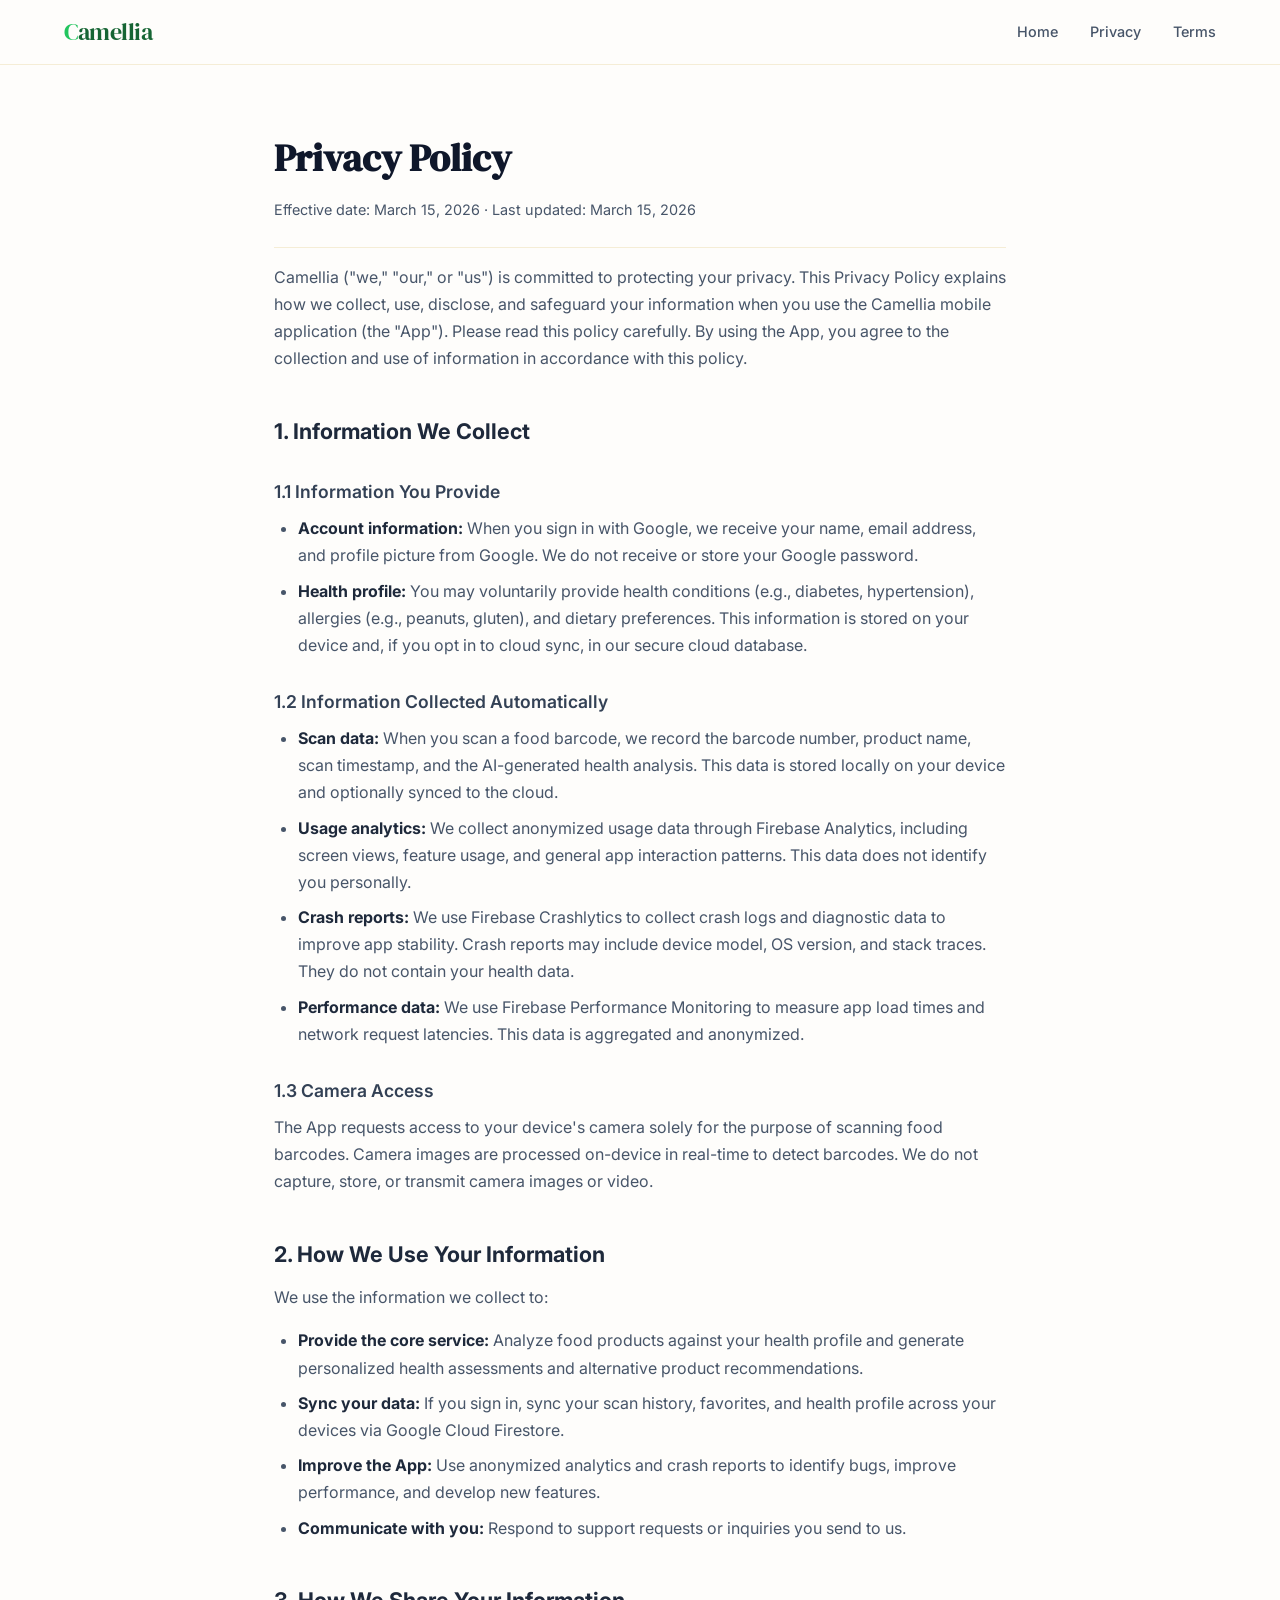
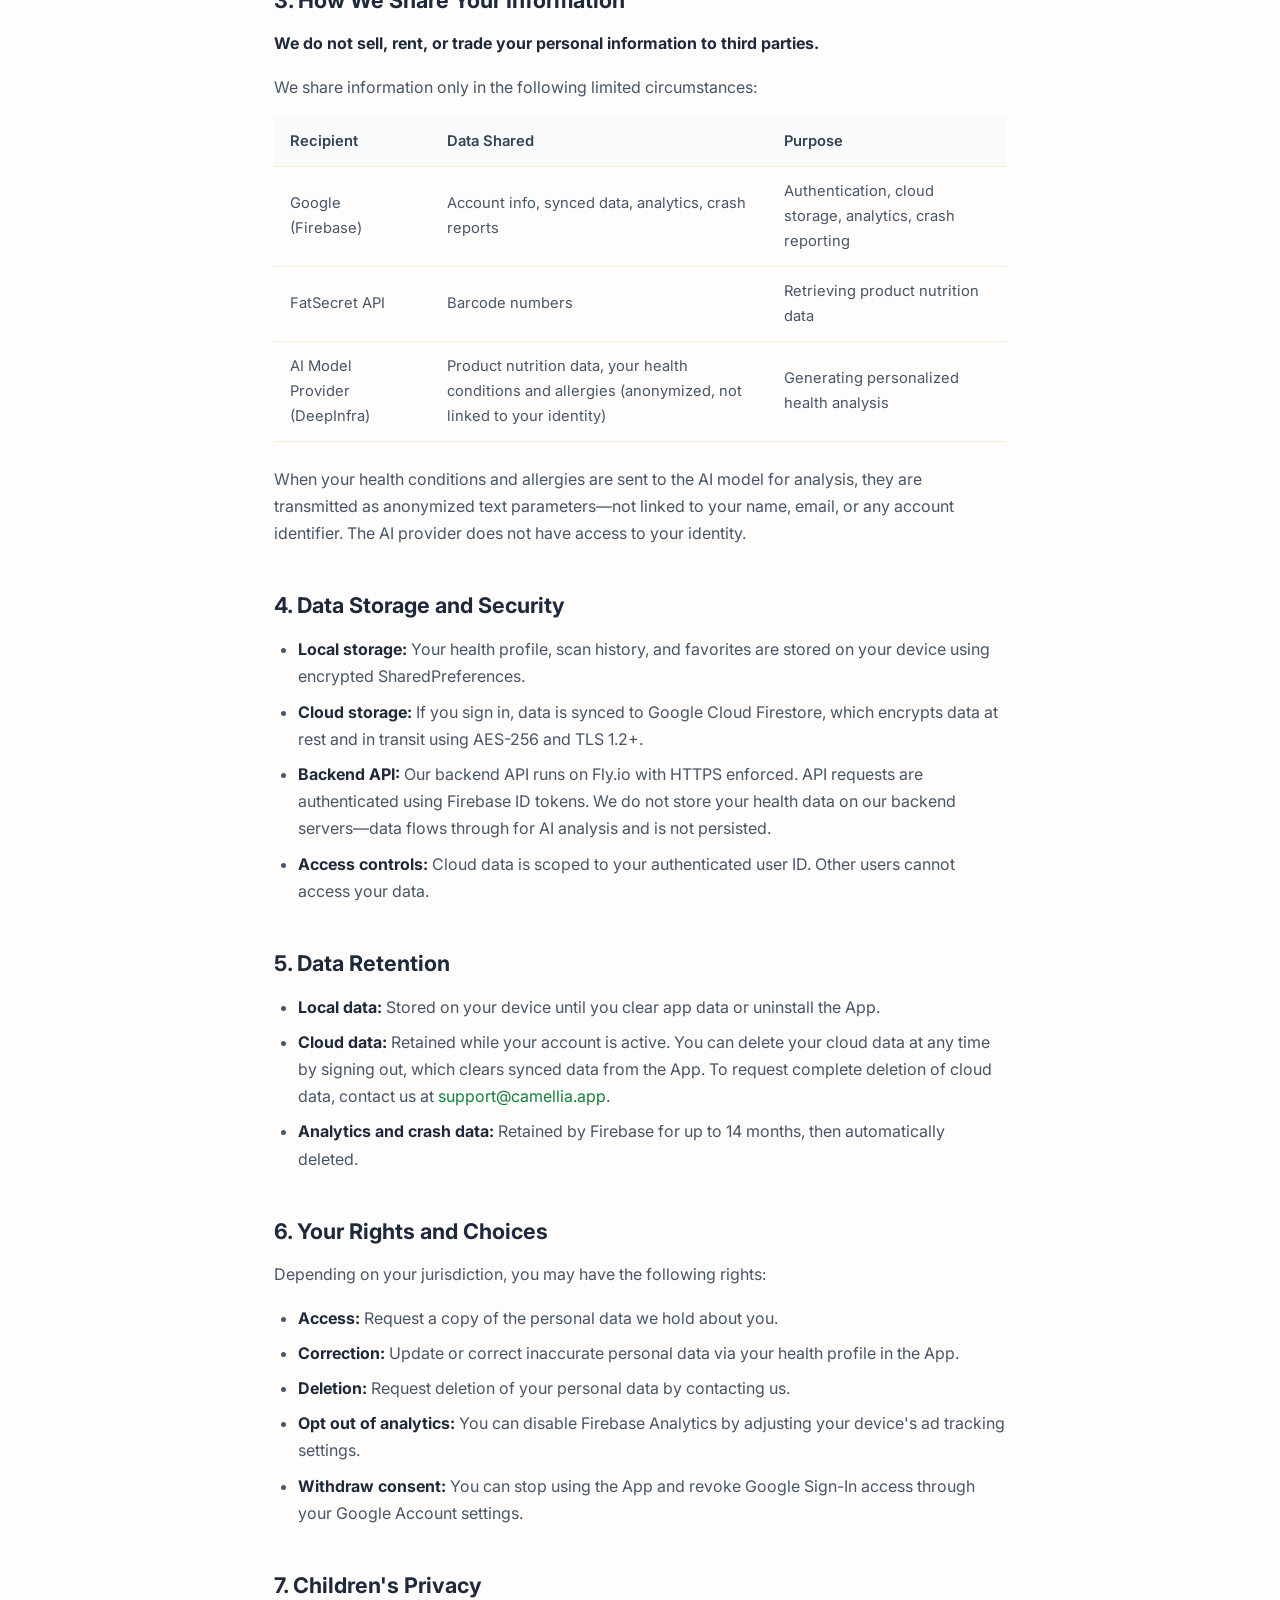
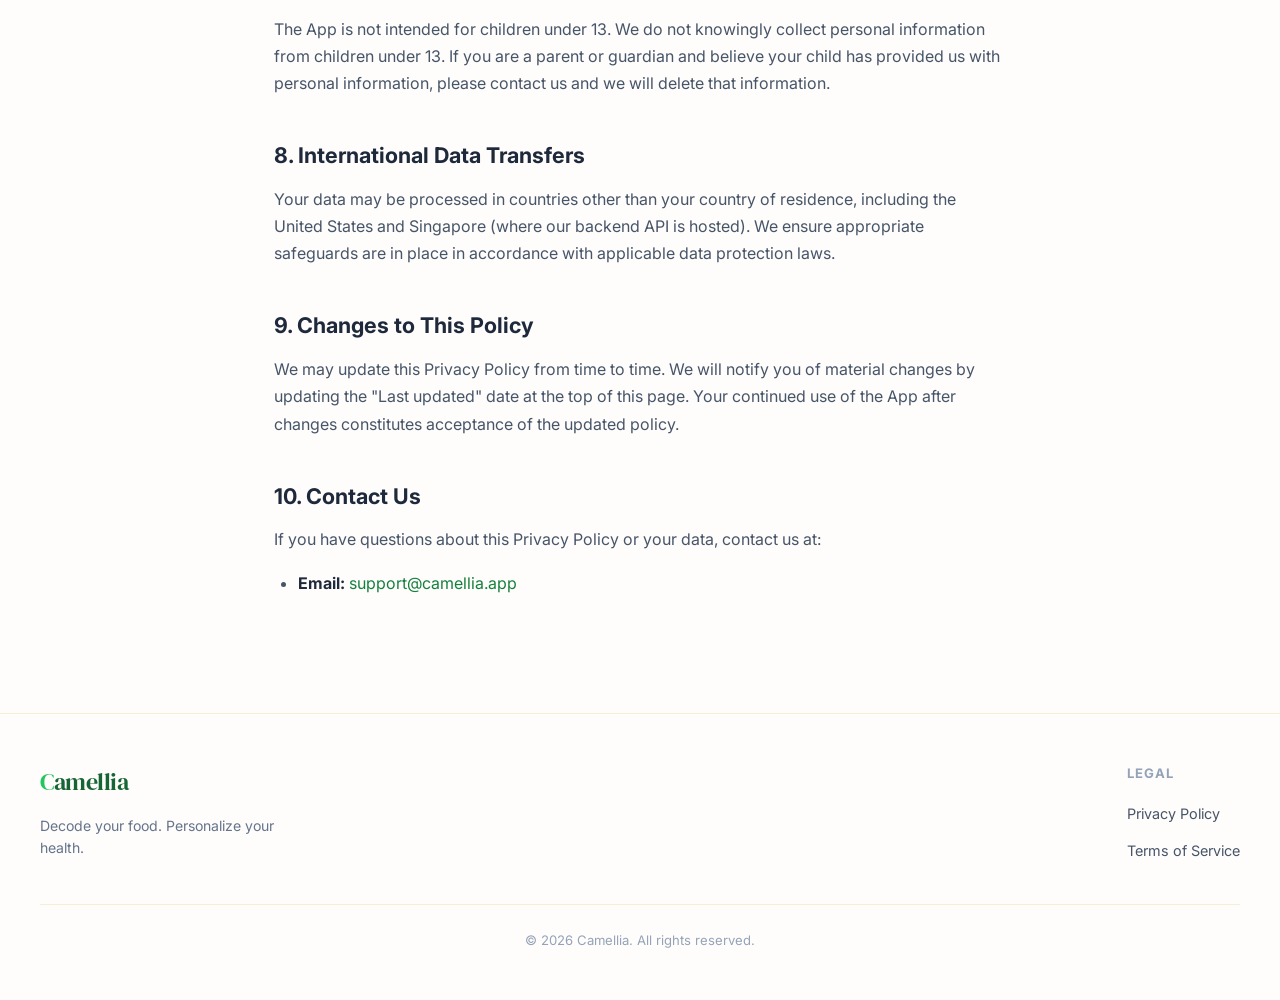
==== privacy.html @ a0d04403 "feat: add Camellia product website with privacy policy and terms - Product landing page with feature" ====
<!DOCTYPE html>
<html lang="en">
<head>
  <meta charset="UTF-8">
  <meta name="viewport" content="width=device-width, initial-scale=1.0">
  <title>Privacy Policy — Camellia</title>
  <meta name="description" content="Camellia Privacy Policy — how we collect, use, and protect your data.">
  <link rel="preconnect" href="https://fonts.googleapis.com">
  <link rel="preconnect" href="https://fonts.gstatic.com" crossorigin>
  <link href="https://fonts.googleapis.com/css2?family=DM+Serif+Display&family=Inter:wght@400;500;600;700&display=swap" rel="stylesheet">
  <link rel="stylesheet" href="styles.css">
</head>
<body>

  <nav class="nav">
    <div class="nav-inner">
      <a href="index.html" class="nav-logo"><span>C</span>amellia</a>
      <ul class="nav-links">
        <li><a href="index.html">Home</a></li>
        <li><a href="privacy.html">Privacy</a></li>
        <li><a href="terms.html">Terms</a></li>
      </ul>
    </div>
  </nav>

  <main class="legal-page">
    <h1>Privacy Policy</h1>
    <p class="legal-meta">Effective date: March 15, 2026 &middot; Last updated: March 15, 2026</p>

    <p>Camellia ("we," "our," or "us") is committed to protecting your privacy. This Privacy Policy explains how we collect, use, disclose, and safeguard your information when you use the Camellia mobile application (the "App"). Please read this policy carefully. By using the App, you agree to the collection and use of information in accordance with this policy.</p>

    <h2>1. Information We Collect</h2>

    <h3>1.1 Information You Provide</h3>
    <ul>
      <li><strong>Account information:</strong> When you sign in with Google, we receive your name, email address, and profile picture from Google. We do not receive or store your Google password.</li>
      <li><strong>Health profile:</strong> You may voluntarily provide health conditions (e.g., diabetes, hypertension), allergies (e.g., peanuts, gluten), and dietary preferences. This information is stored on your device and, if you opt in to cloud sync, in our secure cloud database.</li>
    </ul>

    <h3>1.2 Information Collected Automatically</h3>
    <ul>
      <li><strong>Scan data:</strong> When you scan a food barcode, we record the barcode number, product name, scan timestamp, and the AI-generated health analysis. This data is stored locally on your device and optionally synced to the cloud.</li>
      <li><strong>Usage analytics:</strong> We collect anonymized usage data through Firebase Analytics, including screen views, feature usage, and general app interaction patterns. This data does not identify you personally.</li>
      <li><strong>Crash reports:</strong> We use Firebase Crashlytics to collect crash logs and diagnostic data to improve app stability. Crash reports may include device model, OS version, and stack traces. They do not contain your health data.</li>
      <li><strong>Performance data:</strong> We use Firebase Performance Monitoring to measure app load times and network request latencies. This data is aggregated and anonymized.</li>
    </ul>

    <h3>1.3 Camera Access</h3>
    <p>The App requests access to your device's camera solely for the purpose of scanning food barcodes. Camera images are processed on-device in real-time to detect barcodes. We do not capture, store, or transmit camera images or video.</p>

    <h2>2. How We Use Your Information</h2>
    <p>We use the information we collect to:</p>
    <ul>
      <li><strong>Provide the core service:</strong> Analyze food products against your health profile and generate personalized health assessments and alternative product recommendations.</li>
      <li><strong>Sync your data:</strong> If you sign in, sync your scan history, favorites, and health profile across your devices via Google Cloud Firestore.</li>
      <li><strong>Improve the App:</strong> Use anonymized analytics and crash reports to identify bugs, improve performance, and develop new features.</li>
      <li><strong>Communicate with you:</strong> Respond to support requests or inquiries you send to us.</li>
    </ul>

    <h2>3. How We Share Your Information</h2>
    <p><strong>We do not sell, rent, or trade your personal information to third parties.</strong></p>
    <p>We share information only in the following limited circumstances:</p>

    <table>
      <thead>
        <tr>
          <th>Recipient</th>
          <th>Data Shared</th>
          <th>Purpose</th>
        </tr>
      </thead>
      <tbody>
        <tr>
          <td>Google (Firebase)</td>
          <td>Account info, synced data, analytics, crash reports</td>
          <td>Authentication, cloud storage, analytics, crash reporting</td>
        </tr>
        <tr>
          <td>FatSecret API</td>
          <td>Barcode numbers</td>
          <td>Retrieving product nutrition data</td>
        </tr>
        <tr>
          <td>AI Model Provider (DeepInfra)</td>
          <td>Product nutrition data, your health conditions and allergies (anonymized, not linked to your identity)</td>
          <td>Generating personalized health analysis</td>
        </tr>
      </tbody>
    </table>

    <p>When your health conditions and allergies are sent to the AI model for analysis, they are transmitted as anonymized text parameters&mdash;not linked to your name, email, or any account identifier. The AI provider does not have access to your identity.</p>

    <h2>4. Data Storage and Security</h2>
    <ul>
      <li><strong>Local storage:</strong> Your health profile, scan history, and favorites are stored on your device using encrypted SharedPreferences.</li>
      <li><strong>Cloud storage:</strong> If you sign in, data is synced to Google Cloud Firestore, which encrypts data at rest and in transit using AES-256 and TLS 1.2+.</li>
      <li><strong>Backend API:</strong> Our backend API runs on Fly.io with HTTPS enforced. API requests are authenticated using Firebase ID tokens. We do not store your health data on our backend servers&mdash;data flows through for AI analysis and is not persisted.</li>
      <li><strong>Access controls:</strong> Cloud data is scoped to your authenticated user ID. Other users cannot access your data.</li>
    </ul>

    <h2>5. Data Retention</h2>
    <ul>
      <li><strong>Local data:</strong> Stored on your device until you clear app data or uninstall the App.</li>
      <li><strong>Cloud data:</strong> Retained while your account is active. You can delete your cloud data at any time by signing out, which clears synced data from the App. To request complete deletion of cloud data, contact us at <a href="mailto:support@camellia.app">support@camellia.app</a>.</li>
      <li><strong>Analytics and crash data:</strong> Retained by Firebase for up to 14 months, then automatically deleted.</li>
    </ul>

    <h2>6. Your Rights and Choices</h2>
    <p>Depending on your jurisdiction, you may have the following rights:</p>
    <ul>
      <li><strong>Access:</strong> Request a copy of the personal data we hold about you.</li>
      <li><strong>Correction:</strong> Update or correct inaccurate personal data via your health profile in the App.</li>
      <li><strong>Deletion:</strong> Request deletion of your personal data by contacting us.</li>
      <li><strong>Opt out of analytics:</strong> You can disable Firebase Analytics by adjusting your device's ad tracking settings.</li>
      <li><strong>Withdraw consent:</strong> You can stop using the App and revoke Google Sign-In access through your Google Account settings.</li>
    </ul>

    <h2>7. Children's Privacy</h2>
    <p>The App is not intended for children under 13. We do not knowingly collect personal information from children under 13. If you are a parent or guardian and believe your child has provided us with personal information, please contact us and we will delete that information.</p>

    <h2>8. International Data Transfers</h2>
    <p>Your data may be processed in countries other than your country of residence, including the United States and Singapore (where our backend API is hosted). We ensure appropriate safeguards are in place in accordance with applicable data protection laws.</p>

    <h2>9. Changes to This Policy</h2>
    <p>We may update this Privacy Policy from time to time. We will notify you of material changes by updating the "Last updated" date at the top of this page. Your continued use of the App after changes constitutes acceptance of the updated policy.</p>

    <h2>10. Contact Us</h2>
    <p>If you have questions about this Privacy Policy or your data, contact us at:</p>
    <ul>
      <li><strong>Email:</strong> <a href="mailto:support@camellia.app">support@camellia.app</a></li>
    </ul>
  </main>

  <footer class="footer">
    <div class="footer-inner">
      <div class="footer-brand">
        <span class="nav-logo"><span>C</span>amellia</span>
        <p>Decode your food. Personalize your health.</p>
      </div>
      <div class="footer-links">
        <h4>Legal</h4>
        <ul>
          <li><a href="privacy.html">Privacy Policy</a></li>
          <li><a href="terms.html">Terms of Service</a></li>
        </ul>
      </div>
    </div>
    <div class="footer-bottom">
      &copy; 2026 Camellia. All rights reserved.
    </div>
  </footer>

</body>
</html>
---- styles.css ----
/* ============================================
   Camellia — Shared Styles
   ============================================ */

:root {
  --green-50: #f0fdf4;
  --green-100: #dcfce7;
  --green-200: #bbf7d0;
  --green-400: #4ade80;
  --green-500: #22c55e;
  --green-600: #16a34a;
  --green-700: #15803d;
  --green-800: #166534;
  --green-900: #14532d;

  --sand-50: #fefdfb;
  --sand-100: #fdf8f0;
  --sand-200: #f5edd6;

  --slate-50: #f8fafc;
  --slate-100: #f1f5f9;
  --slate-200: #e2e8f0;
  --slate-300: #cbd5e1;
  --slate-400: #94a3b8;
  --slate-500: #64748b;
  --slate-600: #475569;
  --slate-700: #334155;
  --slate-800: #1e293b;
  --slate-900: #0f172a;

  --red-500: #ef4444;
  --amber-500: #f59e0b;

  --radius: 12px;
  --radius-lg: 20px;
  --shadow-sm: 0 1px 2px rgba(0,0,0,0.05);
  --shadow-md: 0 4px 6px -1px rgba(0,0,0,0.07), 0 2px 4px -2px rgba(0,0,0,0.05);
  --shadow-lg: 0 10px 30px -5px rgba(0,0,0,0.1), 0 4px 6px -4px rgba(0,0,0,0.05);
  --shadow-xl: 0 20px 50px -12px rgba(0,0,0,0.15);

  --font-sans: 'Inter', -apple-system, BlinkMacSystemFont, 'Segoe UI', system-ui, sans-serif;
  --font-display: 'DM Serif Display', Georgia, 'Times New Roman', serif;

  --max-w: 1200px;
  --max-w-prose: 780px;
}

*, *::before, *::after {
  margin: 0;
  padding: 0;
  box-sizing: border-box;
}

html {
  font-size: 16px;
  scroll-behavior: smooth;
  -webkit-font-smoothing: antialiased;
  -moz-osx-font-smoothing: grayscale;
}

body {
  font-family: var(--font-sans);
  color: var(--slate-800);
  background: var(--sand-50);
  line-height: 1.7;
}

a {
  color: var(--green-700);
  text-decoration: none;
  transition: color 0.2s;
}
a:hover { color: var(--green-600); }

img { max-width: 100%; display: block; }

/* ---- NAV ---- */
.nav {
  position: sticky;
  top: 0;
  z-index: 100;
  background: rgba(254,253,251,0.85);
  backdrop-filter: blur(16px);
  -webkit-backdrop-filter: blur(16px);
  border-bottom: 1px solid var(--sand-200);
}
.nav-inner {
  max-width: var(--max-w);
  margin: 0 auto;
  display: flex;
  align-items: center;
  justify-content: space-between;
  padding: 0 24px;
  height: 64px;
}
.nav-logo {
  font-family: var(--font-display);
  font-size: 1.5rem;
  color: var(--green-800);
  letter-spacing: -0.02em;
}
.nav-logo span { color: var(--green-500); }
.nav-links {
  display: flex;
  gap: 32px;
  list-style: none;
}
.nav-links a {
  font-size: 0.9rem;
  font-weight: 500;
  color: var(--slate-600);
  transition: color 0.2s;
}
.nav-links a:hover { color: var(--green-700); }

/* ---- HERO ---- */
.hero {
  max-width: var(--max-w);
  margin: 0 auto;
  padding: 100px 24px 80px;
  text-align: center;
}
.hero-badge {
  display: inline-block;
  padding: 6px 16px;
  border-radius: 100px;
  background: var(--green-100);
  color: var(--green-800);
  font-size: 0.82rem;
  font-weight: 600;
  letter-spacing: 0.03em;
  margin-bottom: 28px;
}
.hero h1 {
  font-family: var(--font-display);
  font-size: clamp(2.8rem, 6vw, 4.5rem);
  line-height: 1.1;
  color: var(--slate-900);
  letter-spacing: -0.03em;
  max-width: 800px;
  margin: 0 auto 24px;
}
.hero h1 em {
  font-style: normal;
  background: linear-gradient(135deg, var(--green-600), var(--green-400));
  -webkit-background-clip: text;
  -webkit-text-fill-color: transparent;
  background-clip: text;
}
.hero p {
  font-size: 1.2rem;
  color: var(--slate-500);
  max-width: 560px;
  margin: 0 auto 40px;
  line-height: 1.7;
}
.hero-cta {
  display: flex;
  gap: 16px;
  justify-content: center;
  flex-wrap: wrap;
}

/* ---- BUTTONS ---- */
.btn {
  display: inline-flex;
  align-items: center;
  gap: 8px;
  padding: 14px 28px;
  border-radius: 100px;
  font-size: 0.95rem;
  font-weight: 600;
  border: none;
  cursor: pointer;
  transition: all 0.25s;
  text-decoration: none;
}
.btn-primary {
  background: var(--green-600);
  color: #fff;
  box-shadow: 0 4px 14px rgba(22,163,74,0.3);
}
.btn-primary:hover {
  background: var(--green-700);
  color: #fff;
  transform: translateY(-1px);
  box-shadow: 0 6px 20px rgba(22,163,74,0.35);
}
.btn-outline {
  background: transparent;
  color: var(--slate-700);
  border: 1.5px solid var(--slate-300);
}
.btn-outline:hover {
  border-color: var(--green-500);
  color: var(--green-700);
}

/* ---- STORE BADGES ---- */
.store-badges {
  display: flex;
  gap: 16px;
  justify-content: center;
  margin-top: 20px;
  flex-wrap: wrap;
}
.store-badge {
  display: inline-flex;
  align-items: center;
  gap: 10px;
  padding: 12px 24px;
  border-radius: var(--radius);
  background: var(--slate-900);
  color: #fff;
  font-size: 0.85rem;
  transition: transform 0.2s, box-shadow 0.2s;
}
.store-badge:hover {
  color: #fff;
  transform: translateY(-2px);
  box-shadow: var(--shadow-lg);
}
.store-badge .store-label {
  font-size: 0.7rem;
  color: var(--slate-400);
  display: block;
  line-height: 1;
}
.store-badge .store-name {
  font-size: 1.05rem;
  font-weight: 600;
  display: block;
  line-height: 1.2;
}

/* ---- FEATURES ---- */
.features {
  max-width: var(--max-w);
  margin: 0 auto;
  padding: 80px 24px;
}
.features-header {
  text-align: center;
  margin-bottom: 56px;
}
.features-header h2 {
  font-family: var(--font-display);
  font-size: 2.2rem;
  color: var(--slate-900);
  letter-spacing: -0.02em;
  margin-bottom: 12px;
}
.features-header p {
  color: var(--slate-500);
  font-size: 1.05rem;
}
.features-grid {
  display: grid;
  grid-template-columns: repeat(auto-fit, minmax(300px, 1fr));
  gap: 24px;
}
.feature-card {
  background: #fff;
  border: 1px solid var(--sand-200);
  border-radius: var(--radius-lg);
  padding: 36px;
  transition: box-shadow 0.3s, transform 0.3s;
}
.feature-card:hover {
  box-shadow: var(--shadow-lg);
  transform: translateY(-4px);
}
.feature-icon {
  width: 52px;
  height: 52px;
  border-radius: 14px;
  display: flex;
  align-items: center;
  justify-content: center;
  font-size: 1.5rem;
  margin-bottom: 20px;
}
.feature-icon.scan { background: var(--green-100); }
.feature-icon.ai { background: #ede9fe; }
.feature-icon.profile { background: #fef3c7; }
.feature-icon.alt { background: #dbeafe; }
.feature-icon.sync { background: #fce7f3; }
.feature-icon.privacy { background: var(--green-50); }

.feature-card h3 {
  font-size: 1.15rem;
  font-weight: 700;
  margin-bottom: 8px;
  color: var(--slate-800);
}
.feature-card p {
  color: var(--slate-500);
  font-size: 0.95rem;
  line-height: 1.65;
}

/* ---- HOW IT WORKS ---- */
.how-it-works {
  background: var(--green-50);
  border-top: 1px solid var(--green-100);
  border-bottom: 1px solid var(--green-100);
}
.how-inner {
  max-width: var(--max-w);
  margin: 0 auto;
  padding: 80px 24px;
}
.how-inner h2 {
  font-family: var(--font-display);
  font-size: 2.2rem;
  text-align: center;
  color: var(--slate-900);
  margin-bottom: 56px;
}
.steps {
  display: grid;
  grid-template-columns: repeat(auto-fit, minmax(240px, 1fr));
  gap: 40px;
  counter-reset: step;
}
.step {
  text-align: center;
  counter-increment: step;
}
.step::before {
  content: counter(step);
  display: inline-flex;
  align-items: center;
  justify-content: center;
  width: 48px;
  height: 48px;
  border-radius: 50%;
  background: var(--green-600);
  color: #fff;
  font-size: 1.2rem;
  font-weight: 700;
  margin-bottom: 20px;
}
.step h3 {
  font-size: 1.1rem;
  font-weight: 700;
  margin-bottom: 8px;
}
.step p {
  color: var(--slate-500);
  font-size: 0.93rem;
}

/* ---- CTA SECTION ---- */
.cta-section {
  max-width: var(--max-w);
  margin: 0 auto;
  padding: 80px 24px;
  text-align: center;
}
.cta-card {
  background: linear-gradient(135deg, var(--green-700), var(--green-600));
  border-radius: var(--radius-lg);
  padding: 64px 40px;
  color: #fff;
}
.cta-card h2 {
  font-family: var(--font-display);
  font-size: 2.2rem;
  margin-bottom: 12px;
}
.cta-card p {
  opacity: 0.85;
  font-size: 1.05rem;
  margin-bottom: 32px;
  max-width: 500px;
  margin-left: auto;
  margin-right: auto;
}

/* ---- FOOTER ---- */
.footer {
  border-top: 1px solid var(--sand-200);
  padding: 48px 24px;
}
.footer-inner {
  max-width: var(--max-w);
  margin: 0 auto;
  display: flex;
  justify-content: space-between;
  align-items: flex-start;
  flex-wrap: wrap;
  gap: 32px;
}
.footer-brand {
  max-width: 280px;
}
.footer-brand .nav-logo { margin-bottom: 12px; display: block; }
.footer-brand p {
  font-size: 0.88rem;
  color: var(--slate-500);
  line-height: 1.6;
}
.footer-links h4 {
  font-size: 0.82rem;
  text-transform: uppercase;
  letter-spacing: 0.08em;
  color: var(--slate-400);
  margin-bottom: 16px;
}
.footer-links ul {
  list-style: none;
  display: flex;
  flex-direction: column;
  gap: 10px;
}
.footer-links a {
  font-size: 0.9rem;
  color: var(--slate-600);
}
.footer-links a:hover { color: var(--green-700); }
.footer-bottom {
  max-width: var(--max-w);
  margin: 0 auto;
  padding: 24px 24px 0;
  border-top: 1px solid var(--sand-200);
  margin-top: 40px;
  text-align: center;
  font-size: 0.82rem;
  color: var(--slate-400);
}

/* ---- LEGAL PAGES ---- */
.legal-page {
  max-width: var(--max-w-prose);
  margin: 0 auto;
  padding: 60px 24px 100px;
}
.legal-page h1 {
  font-family: var(--font-display);
  font-size: 2.4rem;
  color: var(--slate-900);
  margin-bottom: 8px;
}
.legal-meta {
  color: var(--slate-400);
  font-size: 0.9rem;
  margin-bottom: 48px;
  padding-bottom: 24px;
  border-bottom: 1px solid var(--sand-200);
}
.legal-page h2 {
  font-size: 1.35rem;
  font-weight: 700;
  margin-top: 40px;
  margin-bottom: 12px;
  color: var(--slate-800);
}
.legal-page h3 {
  font-size: 1.1rem;
  font-weight: 600;
  margin-top: 28px;
  margin-bottom: 8px;
  color: var(--slate-700);
}
.legal-page p {
  margin-bottom: 16px;
  color: var(--slate-600);
}
.legal-page ul, .legal-page ol {
  margin-bottom: 16px;
  padding-left: 24px;
}
.legal-page li {
  margin-bottom: 8px;
  color: var(--slate-600);
}
.legal-page strong { color: var(--slate-800); }
.legal-page table {
  width: 100%;
  border-collapse: collapse;
  margin: 16px 0 24px;
  font-size: 0.92rem;
}
.legal-page th, .legal-page td {
  text-align: left;
  padding: 12px 16px;
  border-bottom: 1px solid var(--sand-200);
  color: var(--slate-600);
}
.legal-page th {
  font-weight: 600;
  color: var(--slate-700);
  background: var(--slate-50);
}

/* ---- RESPONSIVE ---- */
@media (max-width: 768px) {
  .nav-links { display: none; }
  .hero { padding: 60px 20px 50px; }
  .hero h1 { font-size: 2.4rem; }
  .features-grid { grid-template-columns: 1fr; }
  .steps { grid-template-columns: 1fr; gap: 32px; }
  .footer-inner { flex-direction: column; }
  .cta-card { padding: 48px 24px; }
}
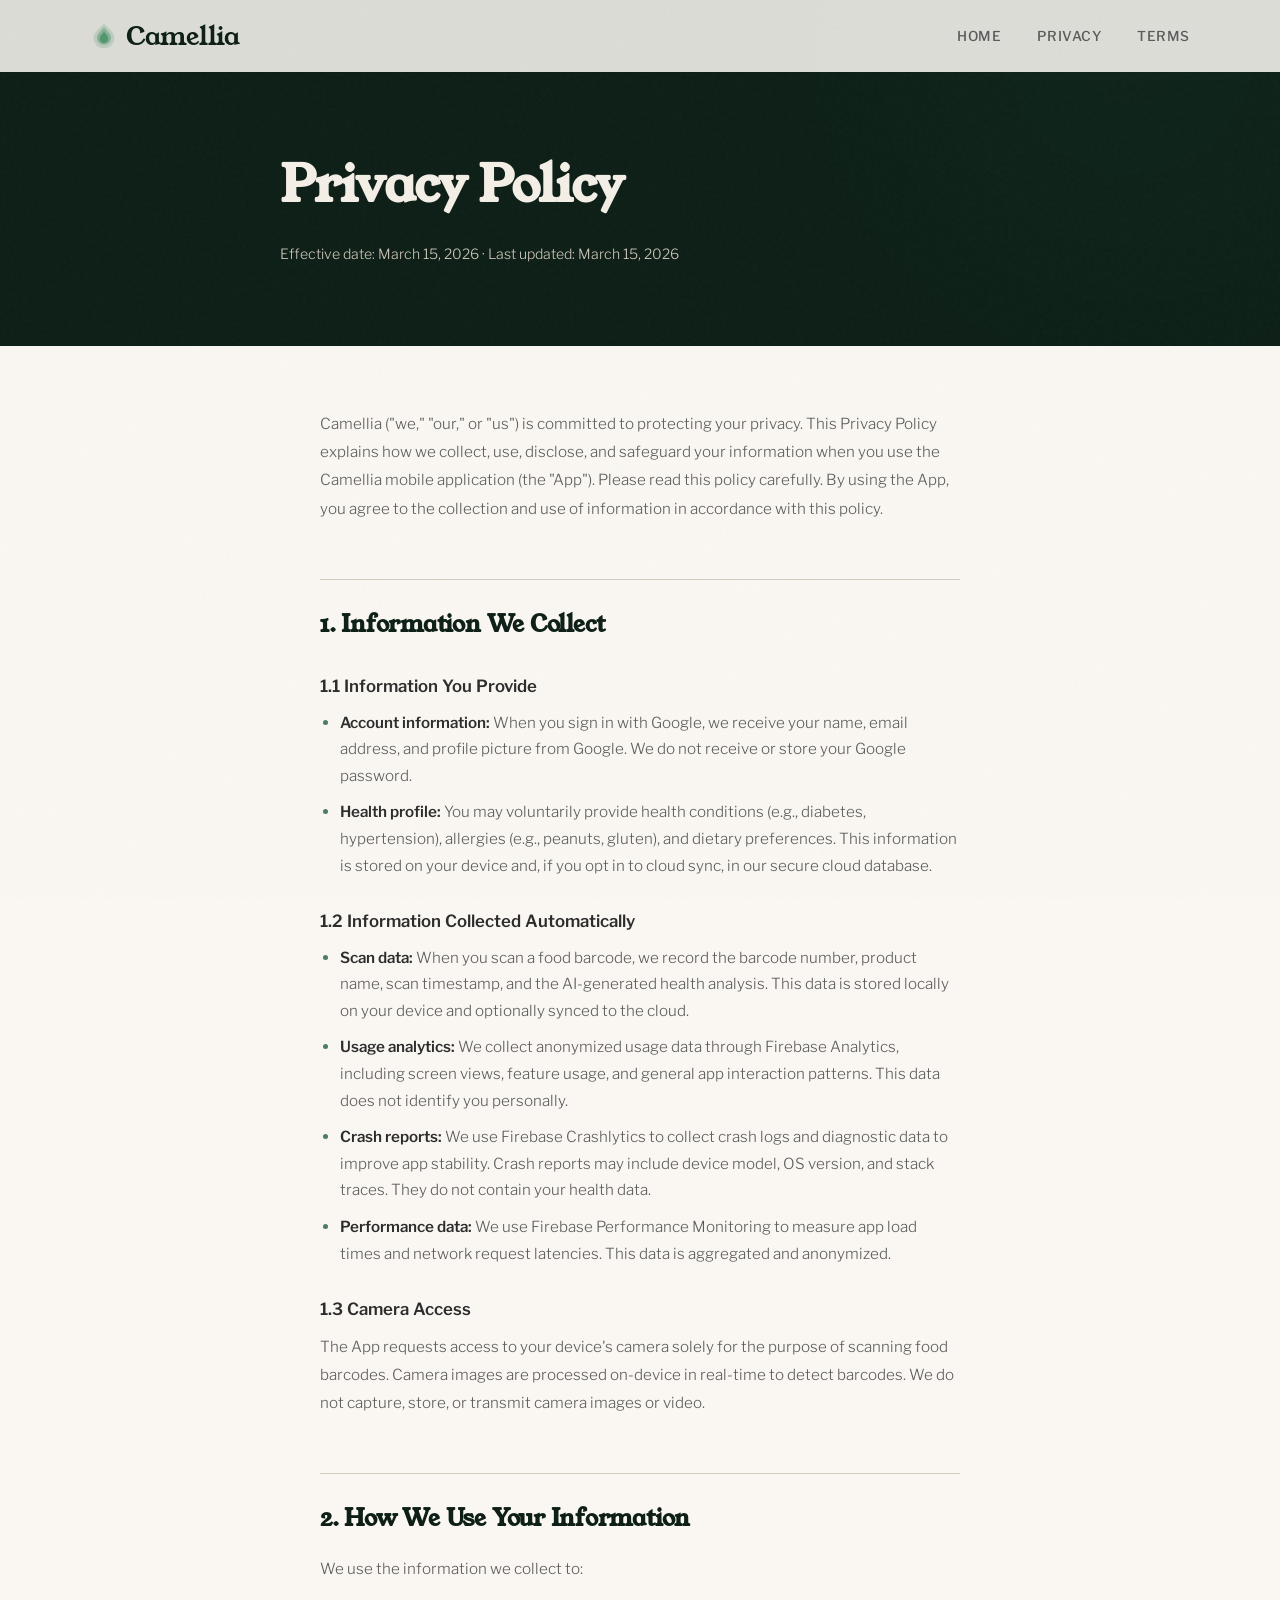
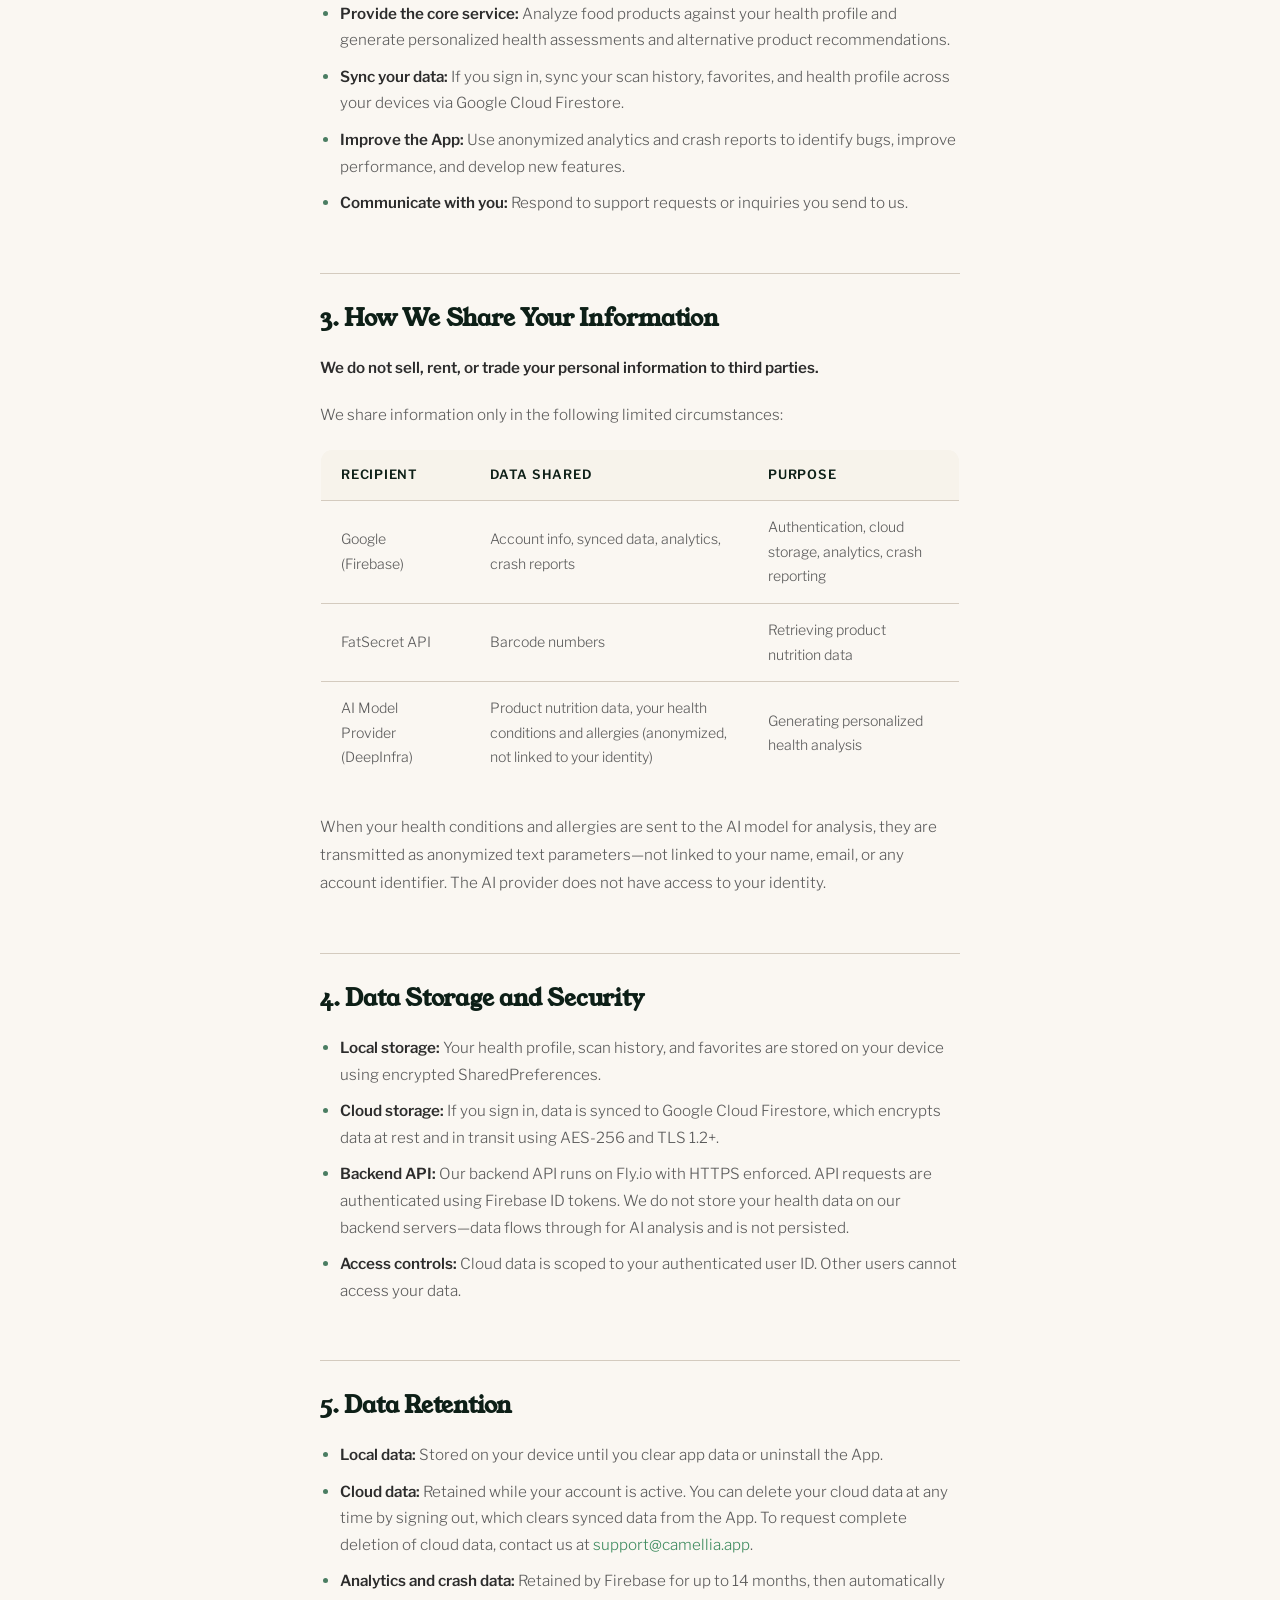
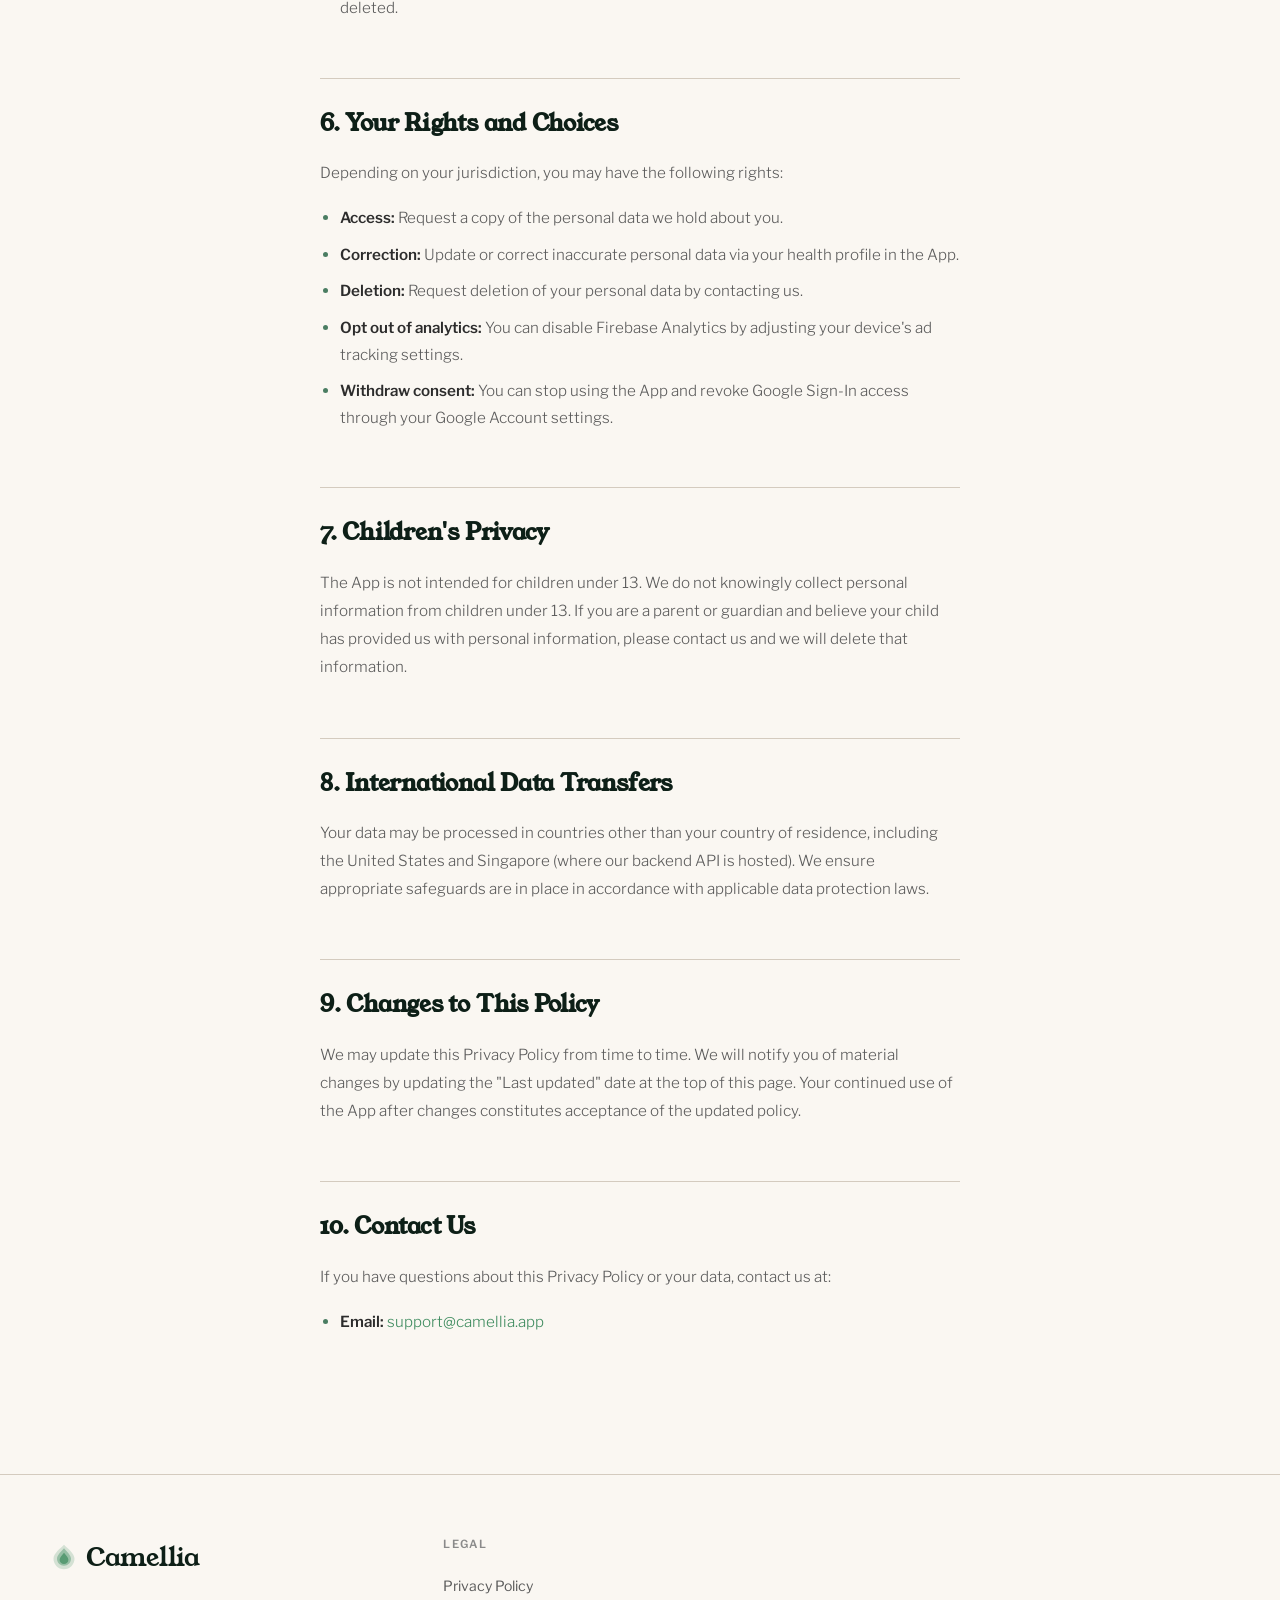
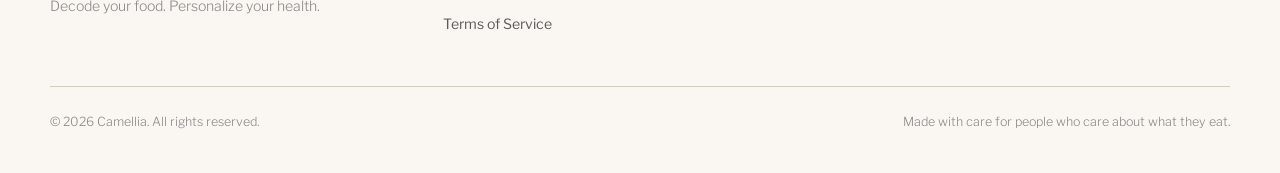
==== commit 9f1e1dc6: "redesign: botanical editorial aesthetic — dark hero, organic layouts, premium feel - Young Serif + L" ====
--- a/privacy.html
+++ b/privacy.html
@@ -5,16 +5,20 @@
   <meta name="viewport" content="width=device-width, initial-scale=1.0">
   <title>Privacy Policy — Camellia</title>
   <meta name="description" content="Camellia Privacy Policy — how we collect, use, and protect your data.">
-  <link rel="preconnect" href="https://fonts.googleapis.com">
-  <link rel="preconnect" href="https://fonts.gstatic.com" crossorigin>
-  <link href="https://fonts.googleapis.com/css2?family=DM+Serif+Display&family=Inter:wght@400;500;600;700&display=swap" rel="stylesheet">
   <link rel="stylesheet" href="styles.css">
 </head>
 <body>
 
-  <nav class="nav">
+  <nav class="nav nav--light">
     <div class="nav-inner">
-      <a href="index.html" class="nav-logo"><span>C</span>amellia</a>
+      <a href="index.html" class="nav-logo">
+        <svg class="logo-petal" viewBox="0 0 32 32" fill="none" style="color: var(--sage);">
+          <path d="M16 2C12 6 4 12 4 18c0 6.627 5.373 12 12 12s12-5.373 12-12c0-6-8-12-12-16z" fill="currentColor" opacity="0.2"/>
+          <path d="M16 6C13 9.5 8 14 8 18c0 4.418 3.582 8 8 8s8-3.582 8-8c0-4-5-8.5-8-12z" fill="currentColor" opacity="0.4"/>
+          <path d="M16 11c-2 2.5-5 5.5-5 8a5 5 0 0010 0c0-2.5-3-5.5-5-8z" fill="currentColor" opacity="0.7"/>
+        </svg>
+        Camellia
+      </a>
       <ul class="nav-links">
         <li><a href="index.html">Home</a></li>
         <li><a href="privacy.html">Privacy</a></li>
@@ -23,9 +27,14 @@
     </div>
   </nav>
 
+  <div class="legal-hero">
+    <div class="legal-hero-inner">
+      <h1>Privacy Policy</h1>
+      <p class="legal-meta">Effective date: March 15, 2026 &middot; Last updated: March 15, 2026</p>
+    </div>
+  </div>
+
   <main class="legal-page">
-    <h1>Privacy Policy</h1>
-    <p class="legal-meta">Effective date: March 15, 2026 &middot; Last updated: March 15, 2026</p>
 
     <p>Camellia ("we," "our," or "us") is committed to protecting your privacy. This Privacy Policy explains how we collect, use, disclose, and safeguard your information when you use the Camellia mobile application (the "App"). Please read this policy carefully. By using the App, you agree to the collection and use of information in accordance with this policy.</p>
 
@@ -134,7 +143,14 @@
   <footer class="footer">
     <div class="footer-inner">
       <div class="footer-brand">
-        <span class="nav-logo"><span>C</span>amellia</span>
+        <a href="index.html" class="nav-logo" style="color: var(--forest);">
+          <svg class="logo-petal" viewBox="0 0 32 32" fill="none" style="color: var(--sage);">
+            <path d="M16 2C12 6 4 12 4 18c0 6.627 5.373 12 12 12s12-5.373 12-12c0-6-8-12-12-16z" fill="currentColor" opacity="0.2"/>
+            <path d="M16 6C13 9.5 8 14 8 18c0 4.418 3.582 8 8 8s8-3.582 8-8c0-4-5-8.5-8-12z" fill="currentColor" opacity="0.4"/>
+            <path d="M16 11c-2 2.5-5 5.5-5 8a5 5 0 0010 0c0-2.5-3-5.5-5-8z" fill="currentColor" opacity="0.7"/>
+          </svg>
+          Camellia
+        </a>
         <p>Decode your food. Personalize your health.</p>
       </div>
       <div class="footer-links">
@@ -146,7 +162,8 @@
       </div>
     </div>
     <div class="footer-bottom">
-      &copy; 2026 Camellia. All rights reserved.
+      <span>&copy; 2026 Camellia. All rights reserved.</span>
+      <span>Made with care for people who care about what they eat.</span>
     </div>
   </footer>
 
--- a/styles.css
+++ b/styles.css
@@ -1,88 +1,130 @@
 /* ============================================
-   Camellia — Shared Styles
+   Camellia — Botanical Editorial
    ============================================ */
 
+@import url('https://fonts.googleapis.com/css2?family=Young+Serif&family=Libre+Franklin:ital,wght@0,300;0,400;0,500;0,600;1,400&display=swap');
+
 :root {
-  --green-50: #f0fdf4;
-  --green-100: #dcfce7;
-  --green-200: #bbf7d0;
-  --green-400: #4ade80;
-  --green-500: #22c55e;
-  --green-600: #16a34a;
-  --green-700: #15803d;
-  --green-800: #166534;
-  --green-900: #14532d;
-
-  --sand-50: #fefdfb;
-  --sand-100: #fdf8f0;
-  --sand-200: #f5edd6;
-
-  --slate-50: #f8fafc;
-  --slate-100: #f1f5f9;
-  --slate-200: #e2e8f0;
-  --slate-300: #cbd5e1;
-  --slate-400: #94a3b8;
-  --slate-500: #64748b;
-  --slate-600: #475569;
-  --slate-700: #334155;
-  --slate-800: #1e293b;
-  --slate-900: #0f172a;
-
-  --red-500: #ef4444;
-  --amber-500: #f59e0b;
-
-  --radius: 12px;
-  --radius-lg: 20px;
-  --shadow-sm: 0 1px 2px rgba(0,0,0,0.05);
-  --shadow-md: 0 4px 6px -1px rgba(0,0,0,0.07), 0 2px 4px -2px rgba(0,0,0,0.05);
-  --shadow-lg: 0 10px 30px -5px rgba(0,0,0,0.1), 0 4px 6px -4px rgba(0,0,0,0.05);
-  --shadow-xl: 0 20px 50px -12px rgba(0,0,0,0.15);
-
-  --font-sans: 'Inter', -apple-system, BlinkMacSystemFont, 'Segoe UI', system-ui, sans-serif;
-  --font-display: 'DM Serif Display', Georgia, 'Times New Roman', serif;
-
-  --max-w: 1200px;
-  --max-w-prose: 780px;
+  --forest: #0d1f17;
+  --forest-mid: #162b1f;
+  --forest-light: #1e3a28;
+  --sage: #3d8b5e;
+  --sage-light: #5aad7a;
+  --sage-muted: #4a7d62;
+  --cream: #f4efe6;
+  --cream-dim: #e8e0d4;
+  --cream-dark: #d4cbbf;
+  --parchment: #faf7f2;
+  --parchment-warm: #f7f3eb;
+  --gold: #c49a6c;
+  --gold-light: #dbb892;
+  --gold-dim: #a07d54;
+  --ink: #2c2c2c;
+  --ink-light: #5a5a5a;
+  --ink-faint: #8a8a8a;
+
+  --font-display: 'Young Serif', Georgia, serif;
+  --font-body: 'Libre Franklin', -apple-system, sans-serif;
+
+  --max-w: 1180px;
+  --max-w-narrow: 720px;
 }
 
 *, *::before, *::after {
-  margin: 0;
-  padding: 0;
-  box-sizing: border-box;
+  margin: 0; padding: 0; box-sizing: border-box;
 }
 
 html {
   font-size: 16px;
   scroll-behavior: smooth;
   -webkit-font-smoothing: antialiased;
-  -moz-osx-font-smoothing: grayscale;
 }
 
 body {
-  font-family: var(--font-sans);
-  color: var(--slate-800);
-  background: var(--sand-50);
-  line-height: 1.7;
-}
-
-a {
-  color: var(--green-700);
-  text-decoration: none;
-  transition: color 0.2s;
-}
-a:hover { color: var(--green-600); }
-
-img { max-width: 100%; display: block; }
+  font-family: var(--font-body);
+  color: var(--ink);
+  background: var(--parchment);
+  line-height: 1.75;
+  overflow-x: hidden;
+}
+
+a { color: var(--sage); text-decoration: none; transition: color 0.3s; }
+a:hover { color: var(--sage-light); }
+
+::selection {
+  background: var(--sage);
+  color: var(--cream);
+}
+
+/* ---- GRAIN OVERLAY ---- */
+body::before {
+  content: '';
+  position: fixed;
+  inset: 0;
+  z-index: 9999;
+  pointer-events: none;
+  opacity: 0.025;
+  background-image: url("data:image/svg+xml,%3Csvg viewBox='0 0 256 256' xmlns='http://www.w3.org/2000/svg'%3E%3Cfilter id='noise'%3E%3CfeTurbulence type='fractalNoise' baseFrequency='0.9' numOctaves='4' stitchTiles='stitch'/%3E%3C/filter%3E%3Crect width='100%25' height='100%25' filter='url(%23noise)'/%3E%3C/svg%3E");
+  background-repeat: repeat;
+}
+
+/* ---- ANIMATIONS ---- */
+@keyframes fadeUp {
+  from { opacity: 0; transform: translateY(28px); }
+  to { opacity: 1; transform: translateY(0); }
+}
+@keyframes fadeIn {
+  from { opacity: 0; }
+  to { opacity: 1; }
+}
+@keyframes floatSlow {
+  0%, 100% { transform: translateY(0) rotate(0deg); }
+  50% { transform: translateY(-14px) rotate(2deg); }
+}
+@keyframes drawLine {
+  from { stroke-dashoffset: 1000; }
+  to { stroke-dashoffset: 0; }
+}
+@keyframes scaleIn {
+  from { opacity: 0; transform: scale(0.92); }
+  to { opacity: 1; transform: scale(1); }
+}
+
+.reveal {
+  opacity: 0;
+  animation: fadeUp 0.8s cubic-bezier(0.22, 1, 0.36, 1) forwards;
+}
+.reveal-d1 { animation-delay: 0.1s; }
+.reveal-d2 { animation-delay: 0.2s; }
+.reveal-d3 { animation-delay: 0.3s; }
+.reveal-d4 { animation-delay: 0.4s; }
+.reveal-d5 { animation-delay: 0.5s; }
+.reveal-d6 { animation-delay: 0.6s; }
+.reveal-d7 { animation-delay: 0.7s; }
 
 /* ---- NAV ---- */
 .nav {
-  position: sticky;
+  position: fixed;
   top: 0;
-  z-index: 100;
-  background: rgba(254,253,251,0.85);
-  backdrop-filter: blur(16px);
-  -webkit-backdrop-filter: blur(16px);
-  border-bottom: 1px solid var(--sand-200);
+  left: 0;
+  right: 0;
+  z-index: 1000;
+  transition: background 0.4s, box-shadow 0.4s;
+}
+.nav--dark {
+  background: transparent;
+}
+.nav--dark.scrolled {
+  background: rgba(13, 31, 23, 0.92);
+  backdrop-filter: blur(20px);
+  -webkit-backdrop-filter: blur(20px);
+  box-shadow: 0 1px 0 rgba(255,255,255,0.06);
+}
+.nav--light {
+  background: rgba(250, 247, 242, 0.88);
+  backdrop-filter: blur(20px);
+  -webkit-backdrop-filter: blur(20px);
+  box-shadow: 0 1px 0 rgba(0,0,0,0.05);
 }
 .nav-inner {
   max-width: var(--max-w);
@@ -90,323 +132,562 @@
   display: flex;
   align-items: center;
   justify-content: space-between;
-  padding: 0 24px;
-  height: 64px;
+  padding: 0 40px;
+  height: 72px;
 }
 .nav-logo {
   font-family: var(--font-display);
-  font-size: 1.5rem;
-  color: var(--green-800);
-  letter-spacing: -0.02em;
-}
-.nav-logo span { color: var(--green-500); }
+  font-size: 1.6rem;
+  letter-spacing: -0.01em;
+  display: flex;
+  align-items: center;
+  gap: 8px;
+}
+.nav--dark .nav-logo { color: var(--cream); }
+.nav--light .nav-logo { color: var(--forest); }
+
+.nav-logo .logo-petal {
+  display: inline-block;
+  width: 28px;
+  height: 28px;
+}
+
 .nav-links {
   display: flex;
-  gap: 32px;
+  gap: 36px;
   list-style: none;
 }
 .nav-links a {
-  font-size: 0.9rem;
+  font-size: 0.85rem;
   font-weight: 500;
-  color: var(--slate-600);
-  transition: color 0.2s;
-}
-.nav-links a:hover { color: var(--green-700); }
-
-/* ---- HERO ---- */
+  letter-spacing: 0.04em;
+  text-transform: uppercase;
+  transition: color 0.3s, opacity 0.3s;
+}
+.nav--dark .nav-links a { color: var(--cream-dim); }
+.nav--dark .nav-links a:hover { color: var(--gold-light); }
+.nav--light .nav-links a { color: var(--ink-light); }
+.nav--light .nav-links a:hover { color: var(--sage); }
+
+/* ---- HERO (dark section) ---- */
 .hero {
+  position: relative;
+  background: var(--forest);
+  min-height: 100vh;
+  display: flex;
+  align-items: center;
+  overflow: hidden;
+}
+.hero::after {
+  content: '';
+  position: absolute;
+  bottom: 0;
+  left: 0;
+  right: 0;
+  height: 200px;
+  background: linear-gradient(to top, var(--parchment), transparent);
+  z-index: 2;
+}
+.hero-bg {
+  position: absolute;
+  inset: 0;
+  overflow: hidden;
+}
+.hero-bg .botanical {
+  position: absolute;
+  opacity: 0.06;
+  animation: floatSlow 12s ease-in-out infinite;
+}
+.hero-bg .botanical-1 {
+  top: 5%;
+  right: -5%;
+  width: 600px;
+  height: 600px;
+  animation-delay: 0s;
+}
+.hero-bg .botanical-2 {
+  bottom: 10%;
+  left: -8%;
+  width: 500px;
+  height: 500px;
+  animation-delay: -4s;
+  transform: scaleX(-1);
+}
+.hero-bg .glow {
+  position: absolute;
+  width: 600px;
+  height: 600px;
+  border-radius: 50%;
+  filter: blur(120px);
+  opacity: 0.15;
+}
+.hero-bg .glow-1 {
+  top: -20%;
+  right: 10%;
+  background: var(--sage);
+}
+.hero-bg .glow-2 {
+  bottom: -10%;
+  left: 20%;
+  background: var(--gold-dim);
+  opacity: 0.08;
+}
+
+.hero-content {
+  position: relative;
+  z-index: 3;
   max-width: var(--max-w);
   margin: 0 auto;
-  padding: 100px 24px 80px;
-  text-align: center;
-}
-.hero-badge {
-  display: inline-block;
-  padding: 6px 16px;
-  border-radius: 100px;
-  background: var(--green-100);
-  color: var(--green-800);
-  font-size: 0.82rem;
+  padding: 140px 40px 160px;
+  display: grid;
+  grid-template-columns: 1fr 1fr;
+  gap: 80px;
+  align-items: center;
+}
+.hero-text {
+  max-width: 560px;
+}
+.hero-eyebrow {
+  font-size: 0.75rem;
   font-weight: 600;
-  letter-spacing: 0.03em;
+  letter-spacing: 0.15em;
+  text-transform: uppercase;
+  color: var(--gold);
+  margin-bottom: 24px;
+  display: flex;
+  align-items: center;
+  gap: 12px;
+}
+.hero-eyebrow::before {
+  content: '';
+  width: 32px;
+  height: 1px;
+  background: var(--gold);
+}
+.hero h1 {
+  font-family: var(--font-display);
+  font-size: clamp(2.8rem, 5vw, 4.2rem);
+  line-height: 1.12;
+  color: var(--cream);
+  letter-spacing: -0.02em;
   margin-bottom: 28px;
-}
-.hero h1 {
-  font-family: var(--font-display);
-  font-size: clamp(2.8rem, 6vw, 4.5rem);
-  line-height: 1.1;
-  color: var(--slate-900);
-  letter-spacing: -0.03em;
-  max-width: 800px;
-  margin: 0 auto 24px;
 }
 .hero h1 em {
   font-style: normal;
-  background: linear-gradient(135deg, var(--green-600), var(--green-400));
-  -webkit-background-clip: text;
-  -webkit-text-fill-color: transparent;
-  background-clip: text;
-}
-.hero p {
-  font-size: 1.2rem;
-  color: var(--slate-500);
-  max-width: 560px;
-  margin: 0 auto 40px;
-  line-height: 1.7;
-}
-.hero-cta {
-  display: flex;
-  gap: 16px;
+  color: var(--sage-light);
+}
+.hero-desc {
+  font-size: 1.05rem;
+  color: var(--cream-dark);
+  line-height: 1.8;
+  font-weight: 300;
+  margin-bottom: 44px;
+  max-width: 440px;
+}
+
+.hero-visual {
+  position: relative;
+  display: flex;
+  align-items: center;
   justify-content: center;
-  flex-wrap: wrap;
-}
-
-/* ---- BUTTONS ---- */
-.btn {
-  display: inline-flex;
-  align-items: center;
-  gap: 8px;
-  padding: 14px 28px;
-  border-radius: 100px;
-  font-size: 0.95rem;
-  font-weight: 600;
-  border: none;
-  cursor: pointer;
-  transition: all 0.25s;
-  text-decoration: none;
-}
-.btn-primary {
-  background: var(--green-600);
-  color: #fff;
-  box-shadow: 0 4px 14px rgba(22,163,74,0.3);
-}
-.btn-primary:hover {
-  background: var(--green-700);
-  color: #fff;
-  transform: translateY(-1px);
-  box-shadow: 0 6px 20px rgba(22,163,74,0.35);
-}
-.btn-outline {
-  background: transparent;
-  color: var(--slate-700);
-  border: 1.5px solid var(--slate-300);
-}
-.btn-outline:hover {
-  border-color: var(--green-500);
-  color: var(--green-700);
-}
+}
+.phone-frame {
+  width: 280px;
+  height: 560px;
+  background: var(--forest-light);
+  border: 1px solid rgba(255,255,255,0.08);
+  border-radius: 36px;
+  position: relative;
+  overflow: hidden;
+  box-shadow:
+    0 40px 80px rgba(0,0,0,0.4),
+    0 0 0 1px rgba(255,255,255,0.04),
+    inset 0 1px 0 rgba(255,255,255,0.06);
+}
+.phone-screen {
+  position: absolute;
+  inset: 12px;
+  border-radius: 26px;
+  background: linear-gradient(160deg, #1a3524 0%, #0d1f17 100%);
+  display: flex;
+  flex-direction: column;
+  align-items: center;
+  justify-content: center;
+  padding: 32px 20px;
+}
+.phone-screen .scan-line {
+  width: 140px;
+  height: 140px;
+  border: 2px solid var(--sage-light);
+  border-radius: 16px;
+  position: relative;
+  margin-bottom: 28px;
+  opacity: 0.8;
+}
+.phone-screen .scan-line::before {
+  content: '';
+  position: absolute;
+  left: 10%;
+  right: 10%;
+  top: 50%;
+  height: 2px;
+  background: var(--sage-light);
+  box-shadow: 0 0 12px var(--sage-light);
+  animation: scanPulse 2.5s ease-in-out infinite;
+}
+@keyframes scanPulse {
+  0%, 100% { opacity: 0.4; top: 30%; }
+  50% { opacity: 1; top: 70%; }
+}
+.phone-screen .scan-label {
+  font-size: 0.75rem;
+  color: var(--cream-dark);
+  letter-spacing: 0.08em;
+  text-transform: uppercase;
+  font-weight: 500;
+}
+.phone-screen .scan-result {
+  margin-top: 24px;
+  background: rgba(61,139,94,0.15);
+  border: 1px solid rgba(61,139,94,0.25);
+  border-radius: 12px;
+  padding: 14px 20px;
+  width: 100%;
+}
+.phone-screen .scan-result .result-label {
+  font-size: 0.65rem;
+  text-transform: uppercase;
+  letter-spacing: 0.1em;
+  color: var(--sage-light);
+  margin-bottom: 4px;
+}
+.phone-screen .scan-result .result-value {
+  font-family: var(--font-display);
+  font-size: 1.1rem;
+  color: var(--cream);
+}
+.phone-float-card {
+  position: absolute;
+  background: rgba(22, 43, 31, 0.85);
+  backdrop-filter: blur(12px);
+  border: 1px solid rgba(255,255,255,0.08);
+  border-radius: 14px;
+  padding: 16px 20px;
+  animation: floatSlow 8s ease-in-out infinite;
+}
+.phone-float-card.card-risk {
+  top: 15%;
+  right: -60px;
+  animation-delay: -2s;
+}
+.phone-float-card.card-alt {
+  bottom: 20%;
+  left: -70px;
+  animation-delay: -5s;
+}
+.float-card-label {
+  font-size: 0.6rem;
+  text-transform: uppercase;
+  letter-spacing: 0.1em;
+  color: var(--cream-dark);
+  margin-bottom: 6px;
+}
+.float-card-value {
+  font-family: var(--font-display);
+  font-size: 1rem;
+}
+.risk-low { color: var(--sage-light); }
+.risk-high { color: #e87c6c; }
 
 /* ---- STORE BADGES ---- */
 .store-badges {
   display: flex;
-  gap: 16px;
-  justify-content: center;
-  margin-top: 20px;
+  gap: 14px;
   flex-wrap: wrap;
 }
 .store-badge {
   display: inline-flex;
   align-items: center;
   gap: 10px;
-  padding: 12px 24px;
-  border-radius: var(--radius);
-  background: var(--slate-900);
-  color: #fff;
+  padding: 12px 22px;
+  border-radius: 10px;
+  border: 1px solid rgba(255,255,255,0.12);
+  background: rgba(255,255,255,0.04);
+  color: var(--cream);
   font-size: 0.85rem;
-  transition: transform 0.2s, box-shadow 0.2s;
+  transition: all 0.3s;
 }
 .store-badge:hover {
-  color: #fff;
+  color: var(--cream);
+  background: rgba(255,255,255,0.08);
+  border-color: rgba(255,255,255,0.2);
   transform: translateY(-2px);
-  box-shadow: var(--shadow-lg);
 }
 .store-badge .store-label {
-  font-size: 0.7rem;
-  color: var(--slate-400);
+  font-size: 0.62rem;
+  color: var(--cream-dark);
   display: block;
   line-height: 1;
+  letter-spacing: 0.02em;
 }
 .store-badge .store-name {
-  font-size: 1.05rem;
+  font-size: 0.95rem;
   font-weight: 600;
   display: block;
   line-height: 1.2;
 }
 
+/* ---- SECTION DIVIDER ---- */
+.section-divider {
+  max-width: var(--max-w);
+  margin: 0 auto;
+  padding: 0 40px;
+  height: 1px;
+}
+.section-divider .line {
+  height: 1px;
+  background: linear-gradient(90deg, transparent 0%, var(--cream-dark) 50%, transparent 100%);
+}
+
 /* ---- FEATURES ---- */
 .features {
+  padding: 120px 40px;
   max-width: var(--max-w);
   margin: 0 auto;
-  padding: 80px 24px;
 }
 .features-header {
-  text-align: center;
-  margin-bottom: 56px;
+  display: grid;
+  grid-template-columns: 1fr 1fr;
+  gap: 40px;
+  align-items: end;
+  margin-bottom: 80px;
 }
 .features-header h2 {
   font-family: var(--font-display);
-  font-size: 2.2rem;
-  color: var(--slate-900);
+  font-size: clamp(2rem, 3.5vw, 2.8rem);
+  color: var(--forest);
+  line-height: 1.15;
   letter-spacing: -0.02em;
-  margin-bottom: 12px;
 }
 .features-header p {
-  color: var(--slate-500);
+  color: var(--ink-light);
   font-size: 1.05rem;
-}
+  line-height: 1.8;
+  font-weight: 300;
+  max-width: 400px;
+}
+
 .features-grid {
   display: grid;
-  grid-template-columns: repeat(auto-fit, minmax(300px, 1fr));
-  gap: 24px;
+  grid-template-columns: repeat(3, 1fr);
+  gap: 1px;
+  background: var(--cream-dark);
+  border: 1px solid var(--cream-dark);
+  border-radius: 20px;
+  overflow: hidden;
 }
 .feature-card {
+  background: var(--parchment-warm);
+  padding: 48px 36px;
+  position: relative;
+  transition: background 0.4s;
+}
+.feature-card:hover {
   background: #fff;
-  border: 1px solid var(--sand-200);
-  border-radius: var(--radius-lg);
-  padding: 36px;
-  transition: box-shadow 0.3s, transform 0.3s;
-}
-.feature-card:hover {
-  box-shadow: var(--shadow-lg);
-  transform: translateY(-4px);
-}
-.feature-icon {
-  width: 52px;
-  height: 52px;
-  border-radius: 14px;
-  display: flex;
-  align-items: center;
-  justify-content: center;
-  font-size: 1.5rem;
-  margin-bottom: 20px;
-}
-.feature-icon.scan { background: var(--green-100); }
-.feature-icon.ai { background: #ede9fe; }
-.feature-icon.profile { background: #fef3c7; }
-.feature-icon.alt { background: #dbeafe; }
-.feature-icon.sync { background: #fce7f3; }
-.feature-icon.privacy { background: var(--green-50); }
-
+}
+.feature-num {
+  font-family: var(--font-display);
+  font-size: 3rem;
+  color: var(--cream-dark);
+  line-height: 1;
+  margin-bottom: 24px;
+  transition: color 0.4s;
+}
+.feature-card:hover .feature-num {
+  color: var(--sage);
+}
 .feature-card h3 {
-  font-size: 1.15rem;
-  font-weight: 700;
-  margin-bottom: 8px;
-  color: var(--slate-800);
+  font-family: var(--font-display);
+  font-size: 1.25rem;
+  color: var(--forest);
+  margin-bottom: 12px;
+  letter-spacing: -0.01em;
 }
 .feature-card p {
-  color: var(--slate-500);
-  font-size: 0.95rem;
-  line-height: 1.65;
+  color: var(--ink-light);
+  font-size: 0.9rem;
+  line-height: 1.7;
+  font-weight: 300;
 }
 
 /* ---- HOW IT WORKS ---- */
 .how-it-works {
-  background: var(--green-50);
-  border-top: 1px solid var(--green-100);
-  border-bottom: 1px solid var(--green-100);
+  background: var(--forest);
+  position: relative;
+  overflow: hidden;
+}
+.how-it-works::before {
+  content: '';
+  position: absolute;
+  inset: 0;
+  background:
+    radial-gradient(ellipse 600px 400px at 20% 50%, rgba(61,139,94,0.08) 0%, transparent 100%),
+    radial-gradient(ellipse 500px 500px at 80% 30%, rgba(196,154,108,0.05) 0%, transparent 100%);
 }
 .how-inner {
   max-width: var(--max-w);
   margin: 0 auto;
-  padding: 80px 24px;
-}
-.how-inner h2 {
-  font-family: var(--font-display);
-  font-size: 2.2rem;
-  text-align: center;
-  color: var(--slate-900);
-  margin-bottom: 56px;
-}
+  padding: 120px 40px;
+  position: relative;
+  z-index: 1;
+}
+.how-header {
+  margin-bottom: 80px;
+}
+.how-header h2 {
+  font-family: var(--font-display);
+  font-size: clamp(2rem, 3.5vw, 2.8rem);
+  color: var(--cream);
+  margin-bottom: 16px;
+  letter-spacing: -0.02em;
+}
+.how-header p {
+  color: var(--cream-dark);
+  font-size: 1.05rem;
+  font-weight: 300;
+  max-width: 480px;
+}
+
 .steps {
   display: grid;
-  grid-template-columns: repeat(auto-fit, minmax(240px, 1fr));
-  gap: 40px;
-  counter-reset: step;
+  grid-template-columns: repeat(4, 1fr);
+  gap: 0;
+  position: relative;
+}
+.steps::before {
+  content: '';
+  position: absolute;
+  top: 28px;
+  left: 28px;
+  right: 28px;
+  height: 1px;
+  background: linear-gradient(90deg, var(--sage-muted), var(--sage-muted) 90%, transparent);
+  opacity: 0.3;
 }
 .step {
-  text-align: center;
-  counter-increment: step;
-}
-.step::before {
-  content: counter(step);
-  display: inline-flex;
+  padding: 0 24px;
+  position: relative;
+}
+.step-num {
+  width: 56px;
+  height: 56px;
+  border-radius: 50%;
+  border: 1px solid var(--sage-muted);
+  display: flex;
   align-items: center;
   justify-content: center;
-  width: 48px;
-  height: 48px;
-  border-radius: 50%;
-  background: var(--green-600);
-  color: #fff;
+  font-family: var(--font-display);
   font-size: 1.2rem;
-  font-weight: 700;
-  margin-bottom: 20px;
+  color: var(--sage-light);
+  margin-bottom: 28px;
+  background: var(--forest);
+  position: relative;
+  z-index: 1;
 }
 .step h3 {
-  font-size: 1.1rem;
-  font-weight: 700;
-  margin-bottom: 8px;
+  font-family: var(--font-display);
+  font-size: 1.2rem;
+  color: var(--cream);
+  margin-bottom: 10px;
 }
 .step p {
-  color: var(--slate-500);
-  font-size: 0.93rem;
-}
-
-/* ---- CTA SECTION ---- */
+  color: var(--cream-dark);
+  font-size: 0.88rem;
+  line-height: 1.7;
+  font-weight: 300;
+}
+
+/* ---- CTA ---- */
 .cta-section {
+  padding: 120px 40px;
   max-width: var(--max-w);
   margin: 0 auto;
-  padding: 80px 24px;
-  text-align: center;
 }
 .cta-card {
-  background: linear-gradient(135deg, var(--green-700), var(--green-600));
-  border-radius: var(--radius-lg);
-  padding: 64px 40px;
-  color: #fff;
+  background: var(--forest);
+  border-radius: 24px;
+  padding: 80px 60px;
+  display: grid;
+  grid-template-columns: 1fr auto;
+  gap: 60px;
+  align-items: center;
+  position: relative;
+  overflow: hidden;
+}
+.cta-card::before {
+  content: '';
+  position: absolute;
+  top: -100px;
+  right: -100px;
+  width: 400px;
+  height: 400px;
+  border-radius: 50%;
+  background: var(--sage);
+  opacity: 0.06;
+  filter: blur(80px);
+}
+.cta-text {
+  position: relative;
+  z-index: 1;
 }
 .cta-card h2 {
   font-family: var(--font-display);
-  font-size: 2.2rem;
-  margin-bottom: 12px;
+  font-size: clamp(1.8rem, 3vw, 2.4rem);
+  color: var(--cream);
+  margin-bottom: 14px;
+  letter-spacing: -0.02em;
 }
 .cta-card p {
-  opacity: 0.85;
-  font-size: 1.05rem;
-  margin-bottom: 32px;
-  max-width: 500px;
-  margin-left: auto;
-  margin-right: auto;
+  color: var(--cream-dark);
+  font-size: 1rem;
+  font-weight: 300;
+  line-height: 1.7;
+  max-width: 420px;
+}
+.cta-actions {
+  position: relative;
+  z-index: 1;
+}
+.cta-actions .store-badges {
+  flex-direction: column;
 }
 
 /* ---- FOOTER ---- */
 .footer {
-  border-top: 1px solid var(--sand-200);
-  padding: 48px 24px;
+  border-top: 1px solid var(--cream-dark);
+  padding: 60px 40px 40px;
 }
 .footer-inner {
   max-width: var(--max-w);
   margin: 0 auto;
-  display: flex;
-  justify-content: space-between;
-  align-items: flex-start;
-  flex-wrap: wrap;
-  gap: 32px;
-}
-.footer-brand {
-  max-width: 280px;
-}
-.footer-brand .nav-logo { margin-bottom: 12px; display: block; }
+  display: grid;
+  grid-template-columns: 1.5fr 1fr 1fr 1fr;
+  gap: 40px;
+}
 .footer-brand p {
   font-size: 0.88rem;
-  color: var(--slate-500);
-  line-height: 1.6;
+  color: var(--ink-faint);
+  line-height: 1.65;
+  margin-top: 14px;
+  font-weight: 300;
 }
 .footer-links h4 {
-  font-size: 0.82rem;
+  font-size: 0.7rem;
   text-transform: uppercase;
-  letter-spacing: 0.08em;
-  color: var(--slate-400);
-  margin-bottom: 16px;
+  letter-spacing: 0.12em;
+  color: var(--ink-faint);
+  margin-bottom: 18px;
+  font-weight: 600;
 }
 .footer-links ul {
   list-style: none;
@@ -415,92 +696,180 @@
   gap: 10px;
 }
 .footer-links a {
-  font-size: 0.9rem;
-  color: var(--slate-600);
-}
-.footer-links a:hover { color: var(--green-700); }
+  font-size: 0.88rem;
+  color: var(--ink-light);
+  font-weight: 400;
+}
+.footer-links a:hover { color: var(--sage); }
 .footer-bottom {
   max-width: var(--max-w);
+  margin: 48px auto 0;
+  padding-top: 24px;
+  border-top: 1px solid var(--cream-dark);
+  display: flex;
+  justify-content: space-between;
+  align-items: center;
+  font-size: 0.78rem;
+  color: var(--ink-faint);
+  font-weight: 300;
+}
+
+/* ---- LEGAL PAGES ---- */
+.legal-hero {
+  background: var(--forest);
+  padding: 140px 40px 80px;
+  position: relative;
+  overflow: hidden;
+}
+.legal-hero::before {
+  content: '';
+  position: absolute;
+  top: -200px;
+  right: -100px;
+  width: 500px;
+  height: 500px;
+  border-radius: 50%;
+  background: var(--sage);
+  opacity: 0.04;
+  filter: blur(100px);
+}
+.legal-hero-inner {
+  max-width: var(--max-w-narrow);
   margin: 0 auto;
-  padding: 24px 24px 0;
-  border-top: 1px solid var(--sand-200);
-  margin-top: 40px;
-  text-align: center;
-  font-size: 0.82rem;
-  color: var(--slate-400);
-}
-
-/* ---- LEGAL PAGES ---- */
+  position: relative;
+  z-index: 1;
+}
+.legal-hero h1 {
+  font-family: var(--font-display);
+  font-size: clamp(2.2rem, 4vw, 3.2rem);
+  color: var(--cream);
+  margin-bottom: 12px;
+  letter-spacing: -0.02em;
+}
+.legal-meta {
+  color: var(--cream-dark);
+  font-size: 0.88rem;
+  font-weight: 300;
+}
+
 .legal-page {
-  max-width: var(--max-w-prose);
+  max-width: var(--max-w-narrow);
   margin: 0 auto;
-  padding: 60px 24px 100px;
-}
-.legal-page h1 {
-  font-family: var(--font-display);
-  font-size: 2.4rem;
-  color: var(--slate-900);
-  margin-bottom: 8px;
-}
-.legal-meta {
-  color: var(--slate-400);
-  font-size: 0.9rem;
-  margin-bottom: 48px;
-  padding-bottom: 24px;
-  border-bottom: 1px solid var(--sand-200);
+  padding: 64px 40px 120px;
 }
 .legal-page h2 {
-  font-size: 1.35rem;
-  font-weight: 700;
-  margin-top: 40px;
-  margin-bottom: 12px;
-  color: var(--slate-800);
+  font-family: var(--font-display);
+  font-size: 1.45rem;
+  color: var(--forest);
+  margin-top: 56px;
+  margin-bottom: 16px;
+  padding-top: 24px;
+  border-top: 1px solid var(--cream-dark);
+  letter-spacing: -0.01em;
+}
+.legal-page h2:first-child {
+  margin-top: 0;
+  border-top: none;
+  padding-top: 0;
 }
 .legal-page h3 {
-  font-size: 1.1rem;
+  font-size: 1.05rem;
   font-weight: 600;
   margin-top: 28px;
   margin-bottom: 8px;
-  color: var(--slate-700);
+  color: var(--ink);
 }
 .legal-page p {
-  margin-bottom: 16px;
-  color: var(--slate-600);
+  margin-bottom: 18px;
+  color: var(--ink-light);
+  font-weight: 300;
+  font-size: 0.95rem;
+  line-height: 1.85;
 }
 .legal-page ul, .legal-page ol {
-  margin-bottom: 16px;
-  padding-left: 24px;
+  margin-bottom: 18px;
+  padding-left: 20px;
 }
 .legal-page li {
-  margin-bottom: 8px;
-  color: var(--slate-600);
-}
-.legal-page strong { color: var(--slate-800); }
+  margin-bottom: 10px;
+  color: var(--ink-light);
+  font-weight: 300;
+  font-size: 0.95rem;
+  line-height: 1.75;
+}
+.legal-page li::marker {
+  color: var(--sage-muted);
+}
+.legal-page strong {
+  color: var(--ink);
+  font-weight: 600;
+}
 .legal-page table {
   width: 100%;
   border-collapse: collapse;
-  margin: 16px 0 24px;
-  font-size: 0.92rem;
+  margin: 20px 0 28px;
+  font-size: 0.88rem;
+  border-radius: 12px;
+  overflow: hidden;
+  border: 1px solid var(--cream-dark);
 }
 .legal-page th, .legal-page td {
   text-align: left;
-  padding: 12px 16px;
-  border-bottom: 1px solid var(--sand-200);
-  color: var(--slate-600);
+  padding: 14px 20px;
+  color: var(--ink-light);
+  font-weight: 300;
 }
 .legal-page th {
   font-weight: 600;
-  color: var(--slate-700);
-  background: var(--slate-50);
+  color: var(--forest);
+  background: var(--parchment-warm);
+  font-size: 0.8rem;
+  text-transform: uppercase;
+  letter-spacing: 0.06em;
+}
+.legal-page td {
+  border-top: 1px solid var(--cream-dark);
 }
 
 /* ---- RESPONSIVE ---- */
+@media (max-width: 1024px) {
+  .hero-content {
+    grid-template-columns: 1fr;
+    gap: 60px;
+    padding: 140px 40px 120px;
+  }
+  .hero-visual { display: none; }
+  .features-header { grid-template-columns: 1fr; }
+  .features-grid { grid-template-columns: 1fr 1fr; }
+  .steps { grid-template-columns: 1fr 1fr; gap: 40px; }
+  .steps::before { display: none; }
+  .cta-card {
+    grid-template-columns: 1fr;
+    padding: 60px 40px;
+    text-align: center;
+  }
+  .cta-actions .store-badges { justify-content: center; }
+  .footer-inner { grid-template-columns: 1fr 1fr; }
+}
 @media (max-width: 768px) {
   .nav-links { display: none; }
-  .hero { padding: 60px 20px 50px; }
+  .nav-inner { padding: 0 24px; }
+  .hero-content { padding: 120px 24px 100px; }
   .hero h1 { font-size: 2.4rem; }
-  .features-grid { grid-template-columns: 1fr; }
+  .features { padding: 80px 24px; }
+  .features-grid {
+    grid-template-columns: 1fr;
+    border-radius: 16px;
+  }
+  .how-inner { padding: 80px 24px; }
   .steps { grid-template-columns: 1fr; gap: 32px; }
-  .footer-inner { flex-direction: column; }
-  .cta-card { padding: 48px 24px; }
-}
+  .cta-section { padding: 80px 24px; }
+  .cta-card { padding: 48px 28px; border-radius: 18px; }
+  .footer { padding: 48px 24px 32px; }
+  .footer-inner { grid-template-columns: 1fr; gap: 32px; }
+  .footer-bottom { flex-direction: column; gap: 8px; text-align: center; }
+  .legal-hero { padding: 120px 24px 60px; }
+  .legal-page { padding: 48px 24px 80px; }
+  .store-badges { flex-direction: column; align-items: stretch; }
+  .store-badge { justify-content: center; }
+}
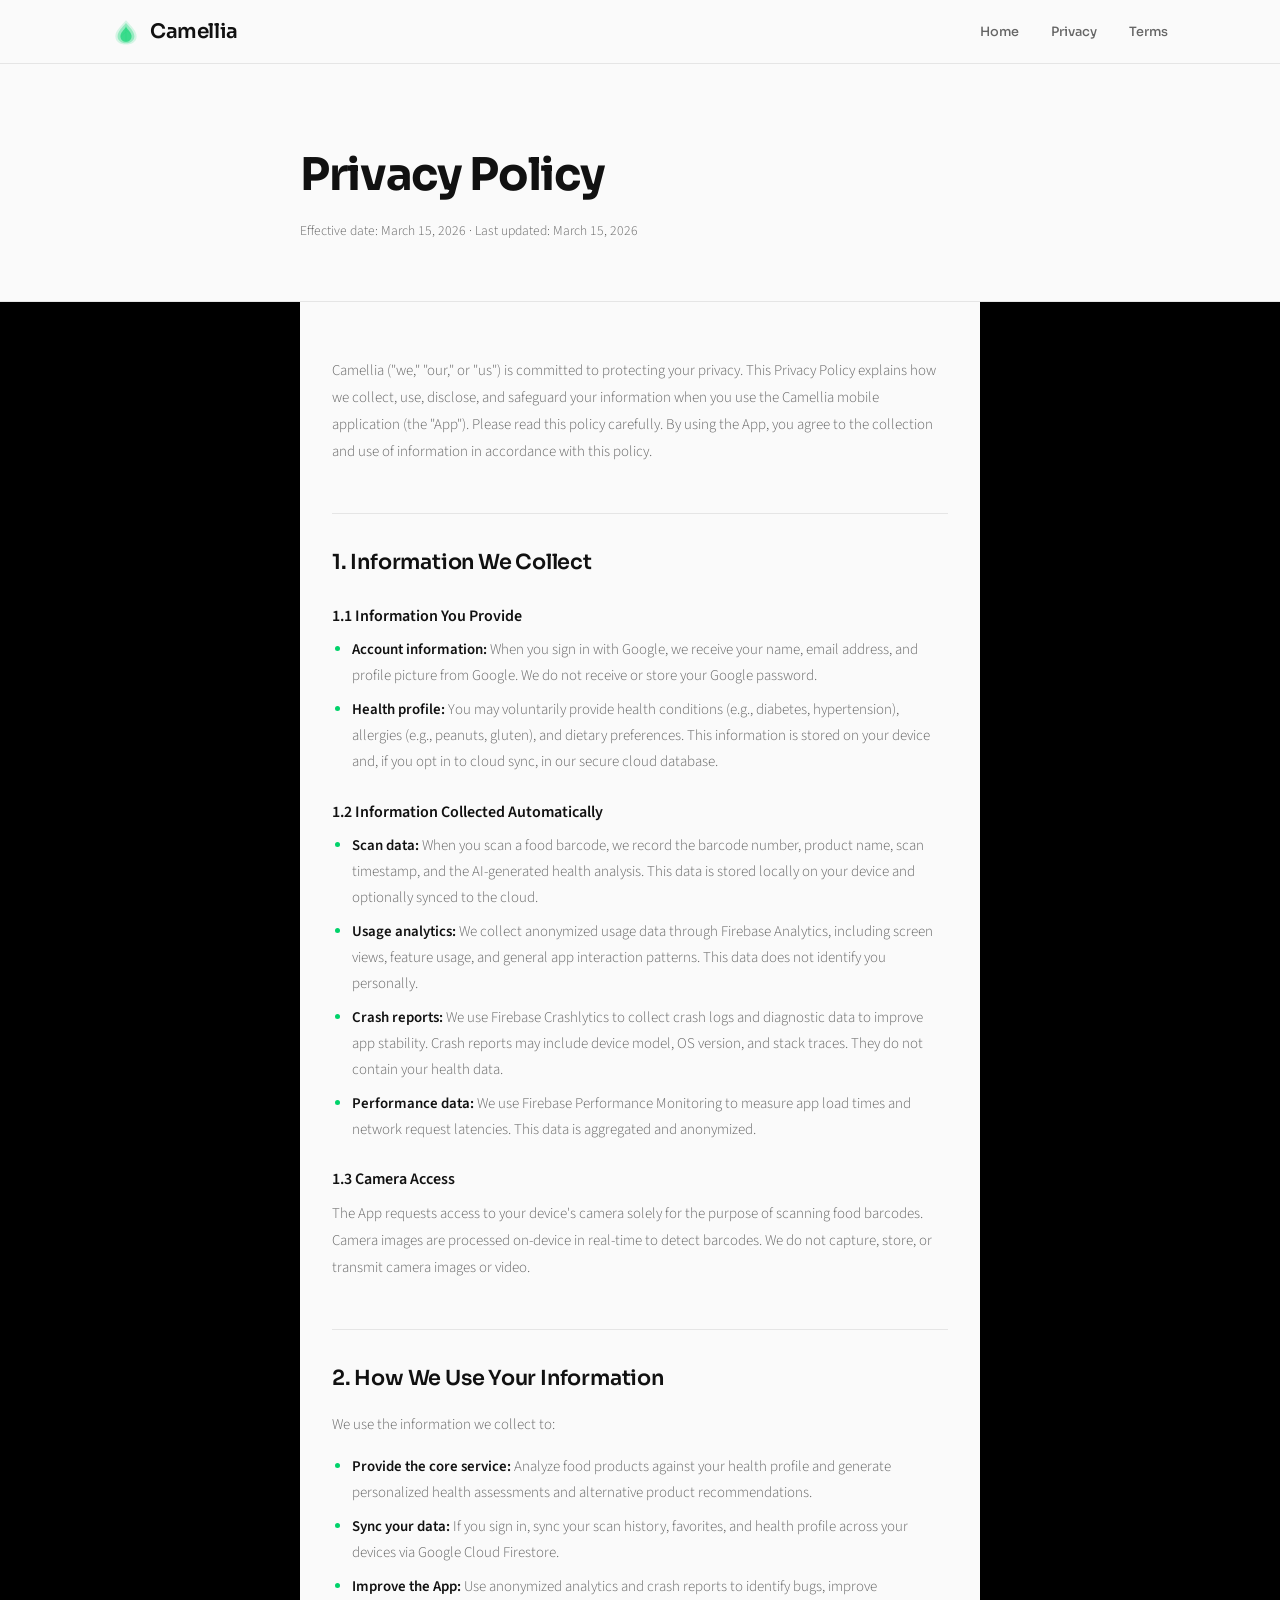
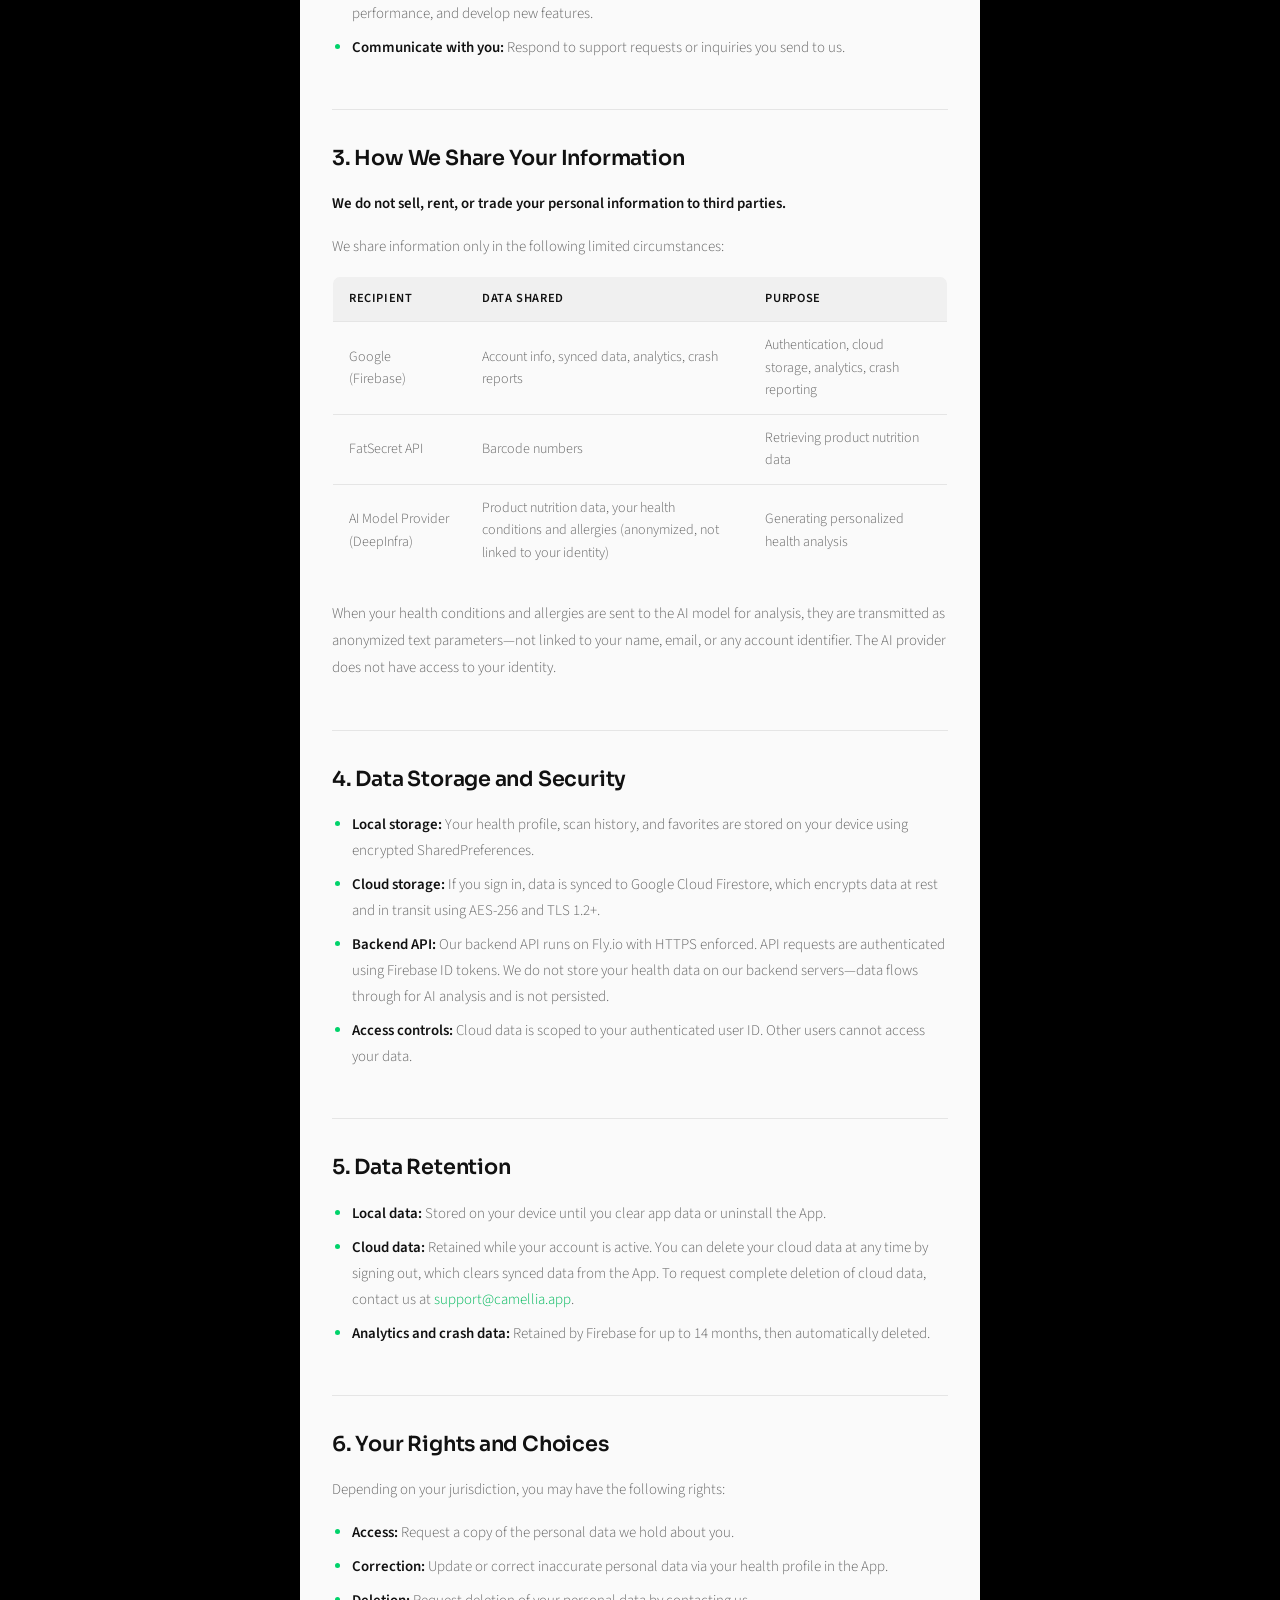
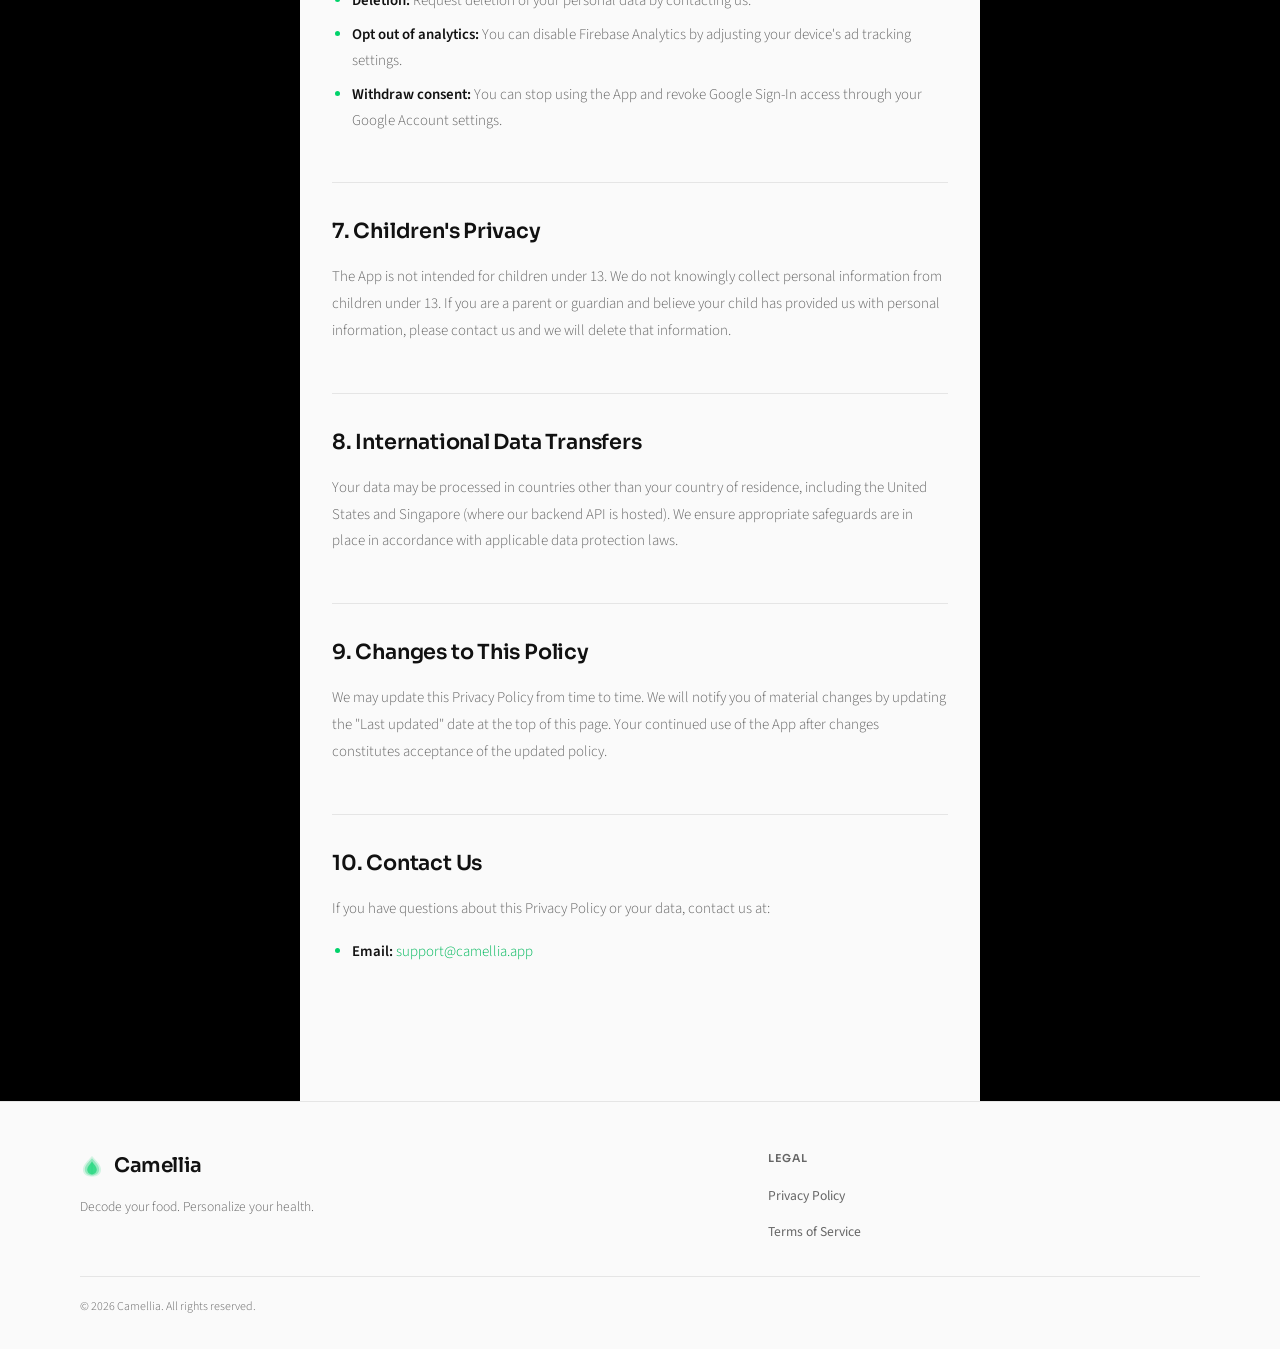
==== commit 76cdad3b: "redesign: Robinhood-inspired dark minimal with accent green - Sora + Source Sans 3 typography - Blac" ====
--- a/privacy.html
+++ b/privacy.html
@@ -12,11 +12,7 @@
   <nav class="nav nav--light">
     <div class="nav-inner">
       <a href="index.html" class="nav-logo">
-        <svg class="logo-petal" viewBox="0 0 32 32" fill="none" style="color: var(--sage);">
-          <path d="M16 2C12 6 4 12 4 18c0 6.627 5.373 12 12 12s12-5.373 12-12c0-6-8-12-12-16z" fill="currentColor" opacity="0.2"/>
-          <path d="M16 6C13 9.5 8 14 8 18c0 4.418 3.582 8 8 8s8-3.582 8-8c0-4-5-8.5-8-12z" fill="currentColor" opacity="0.4"/>
-          <path d="M16 11c-2 2.5-5 5.5-5 8a5 5 0 0010 0c0-2.5-3-5.5-5-8z" fill="currentColor" opacity="0.7"/>
-        </svg>
+        <svg width="28" height="28" viewBox="0 0 100 100" fill="none"><path d="M50 8C35 25 12 45 12 65C12 84.882 29.118 95 50 95C70.882 95 88 84.882 88 65C88 45 65 25 50 8Z" fill="#00D26A" opacity="0.15"/><path d="M50 18C38 32 20 48 20 65C20 80.464 33.536 90 50 90C66.464 90 80 80.464 80 65C80 48 62 32 50 18Z" fill="#00D26A" opacity="0.3"/><path d="M50 32C42 42 30 53 30 65C30 76.046 38.954 85 50 85C61.046 85 70 76.046 70 65C70 53 58 42 50 32Z" fill="#00D26A" opacity="0.6"/><path d="M50 28V85" stroke="#00D26A" stroke-width="1.5" opacity="0.5"/><path d="M50 50C42 55 34 62 32 68" stroke="#00D26A" stroke-width="1" opacity="0.4"/><path d="M50 42C58 48 66 56 68 64" stroke="#00D26A" stroke-width="1" opacity="0.4"/></svg>
         Camellia
       </a>
       <ul class="nav-links">
@@ -27,7 +23,7 @@
     </div>
   </nav>
 
-  <div class="legal-hero">
+  <div class="legal-hero-section">
     <div class="legal-hero-inner">
       <h1>Privacy Policy</h1>
       <p class="legal-meta">Effective date: March 15, 2026 &middot; Last updated: March 15, 2026</p>
@@ -35,17 +31,14 @@
   </div>
 
   <main class="legal-page">
-
     <p>Camellia ("we," "our," or "us") is committed to protecting your privacy. This Privacy Policy explains how we collect, use, disclose, and safeguard your information when you use the Camellia mobile application (the "App"). Please read this policy carefully. By using the App, you agree to the collection and use of information in accordance with this policy.</p>
 
     <h2>1. Information We Collect</h2>
-
     <h3>1.1 Information You Provide</h3>
     <ul>
       <li><strong>Account information:</strong> When you sign in with Google, we receive your name, email address, and profile picture from Google. We do not receive or store your Google password.</li>
       <li><strong>Health profile:</strong> You may voluntarily provide health conditions (e.g., diabetes, hypertension), allergies (e.g., peanuts, gluten), and dietary preferences. This information is stored on your device and, if you opt in to cloud sync, in our secure cloud database.</li>
     </ul>
-
     <h3>1.2 Information Collected Automatically</h3>
     <ul>
       <li><strong>Scan data:</strong> When you scan a food barcode, we record the barcode number, product name, scan timestamp, and the AI-generated health analysis. This data is stored locally on your device and optionally synced to the cloud.</li>
@@ -53,7 +46,6 @@
       <li><strong>Crash reports:</strong> We use Firebase Crashlytics to collect crash logs and diagnostic data to improve app stability. Crash reports may include device model, OS version, and stack traces. They do not contain your health data.</li>
       <li><strong>Performance data:</strong> We use Firebase Performance Monitoring to measure app load times and network request latencies. This data is aggregated and anonymized.</li>
     </ul>
-
     <h3>1.3 Camera Access</h3>
     <p>The App requests access to your device's camera solely for the purpose of scanning food barcodes. Camera images are processed on-device in real-time to detect barcodes. We do not capture, store, or transmit camera images or video.</p>
 
@@ -69,34 +61,14 @@
     <h2>3. How We Share Your Information</h2>
     <p><strong>We do not sell, rent, or trade your personal information to third parties.</strong></p>
     <p>We share information only in the following limited circumstances:</p>
-
     <table>
-      <thead>
-        <tr>
-          <th>Recipient</th>
-          <th>Data Shared</th>
-          <th>Purpose</th>
-        </tr>
-      </thead>
+      <thead><tr><th>Recipient</th><th>Data Shared</th><th>Purpose</th></tr></thead>
       <tbody>
-        <tr>
-          <td>Google (Firebase)</td>
-          <td>Account info, synced data, analytics, crash reports</td>
-          <td>Authentication, cloud storage, analytics, crash reporting</td>
-        </tr>
-        <tr>
-          <td>FatSecret API</td>
-          <td>Barcode numbers</td>
-          <td>Retrieving product nutrition data</td>
-        </tr>
-        <tr>
-          <td>AI Model Provider (DeepInfra)</td>
-          <td>Product nutrition data, your health conditions and allergies (anonymized, not linked to your identity)</td>
-          <td>Generating personalized health analysis</td>
-        </tr>
+        <tr><td>Google (Firebase)</td><td>Account info, synced data, analytics, crash reports</td><td>Authentication, cloud storage, analytics, crash reporting</td></tr>
+        <tr><td>FatSecret API</td><td>Barcode numbers</td><td>Retrieving product nutrition data</td></tr>
+        <tr><td>AI Model Provider (DeepInfra)</td><td>Product nutrition data, your health conditions and allergies (anonymized, not linked to your identity)</td><td>Generating personalized health analysis</td></tr>
       </tbody>
     </table>
-
     <p>When your health conditions and allergies are sent to the AI model for analysis, they are transmitted as anonymized text parameters&mdash;not linked to your name, email, or any account identifier. The AI provider does not have access to your identity.</p>
 
     <h2>4. Data Storage and Security</h2>
@@ -140,15 +112,11 @@
     </ul>
   </main>
 
-  <footer class="footer">
+  <footer class="legal-footer">
     <div class="footer-inner">
       <div class="footer-brand">
-        <a href="index.html" class="nav-logo" style="color: var(--forest);">
-          <svg class="logo-petal" viewBox="0 0 32 32" fill="none" style="color: var(--sage);">
-            <path d="M16 2C12 6 4 12 4 18c0 6.627 5.373 12 12 12s12-5.373 12-12c0-6-8-12-12-16z" fill="currentColor" opacity="0.2"/>
-            <path d="M16 6C13 9.5 8 14 8 18c0 4.418 3.582 8 8 8s8-3.582 8-8c0-4-5-8.5-8-12z" fill="currentColor" opacity="0.4"/>
-            <path d="M16 11c-2 2.5-5 5.5-5 8a5 5 0 0010 0c0-2.5-3-5.5-5-8z" fill="currentColor" opacity="0.7"/>
-          </svg>
+        <a href="index.html" class="nav-logo">
+          <svg width="24" height="24" viewBox="0 0 100 100" fill="none"><path d="M50 8C35 25 12 45 12 65C12 84.882 29.118 95 50 95C70.882 95 88 84.882 88 65C88 45 65 25 50 8Z" fill="#00D26A" opacity="0.15"/><path d="M50 18C38 32 20 48 20 65C20 80.464 33.536 90 50 90C66.464 90 80 80.464 80 65C80 48 62 32 50 18Z" fill="#00D26A" opacity="0.3"/><path d="M50 32C42 42 30 53 30 65C30 76.046 38.954 85 50 85C61.046 85 70 76.046 70 65C70 53 58 42 50 32Z" fill="#00D26A" opacity="0.6"/><path d="M50 28V85" stroke="#00D26A" stroke-width="1.5" opacity="0.5"/></svg>
           Camellia
         </a>
         <p>Decode your food. Personalize your health.</p>
@@ -163,7 +131,6 @@
     </div>
     <div class="footer-bottom">
       <span>&copy; 2026 Camellia. All rights reserved.</span>
-      <span>Made with care for people who care about what they eat.</span>
     </div>
   </footer>
 
--- a/styles.css
+++ b/styles.css
@@ -1,875 +1,437 @@
-/* ============================================
-   Camellia — Botanical Editorial
-   ============================================ */
-
-@import url('https://fonts.googleapis.com/css2?family=Young+Serif&family=Libre+Franklin:ital,wght@0,300;0,400;0,500;0,600;1,400&display=swap');
+@import url('https://fonts.googleapis.com/css2?family=Sora:wght@300;400;500;600;700&family=Source+Sans+3:ital,wght@0,300;0,400;0,500;0,600;1,400&display=swap');
 
 :root {
-  --forest: #0d1f17;
-  --forest-mid: #162b1f;
-  --forest-light: #1e3a28;
-  --sage: #3d8b5e;
-  --sage-light: #5aad7a;
-  --sage-muted: #4a7d62;
-  --cream: #f4efe6;
-  --cream-dim: #e8e0d4;
-  --cream-dark: #d4cbbf;
-  --parchment: #faf7f2;
-  --parchment-warm: #f7f3eb;
-  --gold: #c49a6c;
-  --gold-light: #dbb892;
-  --gold-dim: #a07d54;
-  --ink: #2c2c2c;
-  --ink-light: #5a5a5a;
-  --ink-faint: #8a8a8a;
-
-  --font-display: 'Young Serif', Georgia, serif;
-  --font-body: 'Libre Franklin', -apple-system, sans-serif;
-
-  --max-w: 1180px;
-  --max-w-narrow: 720px;
-}
-
-*, *::before, *::after {
-  margin: 0; padding: 0; box-sizing: border-box;
-}
-
-html {
-  font-size: 16px;
-  scroll-behavior: smooth;
-  -webkit-font-smoothing: antialiased;
-}
-
-body {
-  font-family: var(--font-body);
-  color: var(--ink);
-  background: var(--parchment);
-  line-height: 1.75;
-  overflow-x: hidden;
-}
-
-a { color: var(--sage); text-decoration: none; transition: color 0.3s; }
-a:hover { color: var(--sage-light); }
-
-::selection {
-  background: var(--sage);
-  color: var(--cream);
-}
-
-/* ---- GRAIN OVERLAY ---- */
-body::before {
-  content: '';
-  position: fixed;
-  inset: 0;
-  z-index: 9999;
-  pointer-events: none;
-  opacity: 0.025;
-  background-image: url("data:image/svg+xml,%3Csvg viewBox='0 0 256 256' xmlns='http://www.w3.org/2000/svg'%3E%3Cfilter id='noise'%3E%3CfeTurbulence type='fractalNoise' baseFrequency='0.9' numOctaves='4' stitchTiles='stitch'/%3E%3C/filter%3E%3Crect width='100%25' height='100%25' filter='url(%23noise)'/%3E%3C/svg%3E");
-  background-repeat: repeat;
-}
-
-/* ---- ANIMATIONS ---- */
-@keyframes fadeUp {
-  from { opacity: 0; transform: translateY(28px); }
-  to { opacity: 1; transform: translateY(0); }
-}
-@keyframes fadeIn {
-  from { opacity: 0; }
-  to { opacity: 1; }
-}
-@keyframes floatSlow {
-  0%, 100% { transform: translateY(0) rotate(0deg); }
-  50% { transform: translateY(-14px) rotate(2deg); }
-}
-@keyframes drawLine {
-  from { stroke-dashoffset: 1000; }
-  to { stroke-dashoffset: 0; }
-}
-@keyframes scaleIn {
-  from { opacity: 0; transform: scale(0.92); }
-  to { opacity: 1; transform: scale(1); }
-}
-
-.reveal {
-  opacity: 0;
-  animation: fadeUp 0.8s cubic-bezier(0.22, 1, 0.36, 1) forwards;
-}
-.reveal-d1 { animation-delay: 0.1s; }
-.reveal-d2 { animation-delay: 0.2s; }
-.reveal-d3 { animation-delay: 0.3s; }
-.reveal-d4 { animation-delay: 0.4s; }
-.reveal-d5 { animation-delay: 0.5s; }
-.reveal-d6 { animation-delay: 0.6s; }
-.reveal-d7 { animation-delay: 0.7s; }
+  --black: #000000;
+  --bg: #0A0A0A;
+  --bg-elevated: #111111;
+  --bg-card: #161616;
+  --border: #222222;
+  --border-light: #2a2a2a;
+  --text: #FFFFFF;
+  --text-secondary: #999999;
+  --text-tertiary: #666666;
+  --accent: #00D26A;
+  --accent-dim: #00B85C;
+  --accent-glow: rgba(0, 210, 106, 0.12);
+  --white: #FFFFFF;
+  --light-bg: #FAFAFA;
+  --light-border: #E5E5E5;
+  --light-text: #111111;
+  --light-text-secondary: #666666;
+
+  --font-display: 'Sora', sans-serif;
+  --font-body: 'Source Sans 3', sans-serif;
+  --max-w: 1120px;
+  --max-w-narrow: 680px;
+}
+
+*, *::before, *::after { margin: 0; padding: 0; box-sizing: border-box; }
+html { font-size: 16px; scroll-behavior: smooth; -webkit-font-smoothing: antialiased; }
+body { font-family: var(--font-body); color: var(--text); background: var(--black); line-height: 1.6; overflow-x: hidden; }
+a { color: inherit; text-decoration: none; }
+::selection { background: var(--accent); color: var(--black); }
 
 /* ---- NAV ---- */
 .nav {
-  position: fixed;
-  top: 0;
-  left: 0;
-  right: 0;
-  z-index: 1000;
-  transition: background 0.4s, box-shadow 0.4s;
-}
-.nav--dark {
-  background: transparent;
-}
-.nav--dark.scrolled {
-  background: rgba(13, 31, 23, 0.92);
-  backdrop-filter: blur(20px);
-  -webkit-backdrop-filter: blur(20px);
-  box-shadow: 0 1px 0 rgba(255,255,255,0.06);
-}
-.nav--light {
-  background: rgba(250, 247, 242, 0.88);
-  backdrop-filter: blur(20px);
-  -webkit-backdrop-filter: blur(20px);
-  box-shadow: 0 1px 0 rgba(0,0,0,0.05);
+  position: fixed; top: 0; left: 0; right: 0; z-index: 1000;
+  background: rgba(0,0,0,0.8);
+  backdrop-filter: blur(20px); -webkit-backdrop-filter: blur(20px);
+  border-bottom: 1px solid var(--border);
+  height: 64px;
 }
 .nav-inner {
-  max-width: var(--max-w);
-  margin: 0 auto;
-  display: flex;
-  align-items: center;
-  justify-content: space-between;
-  padding: 0 40px;
-  height: 72px;
+  max-width: var(--max-w); margin: 0 auto;
+  display: flex; align-items: center; justify-content: space-between;
+  padding: 0 32px; height: 100%;
 }
 .nav-logo {
-  font-family: var(--font-display);
-  font-size: 1.6rem;
-  letter-spacing: -0.01em;
-  display: flex;
-  align-items: center;
-  gap: 8px;
-}
-.nav--dark .nav-logo { color: var(--cream); }
-.nav--light .nav-logo { color: var(--forest); }
-
-.nav-logo .logo-petal {
-  display: inline-block;
-  width: 28px;
-  height: 28px;
-}
-
-.nav-links {
-  display: flex;
-  gap: 36px;
-  list-style: none;
-}
+  display: flex; align-items: center; gap: 10px;
+  font-family: var(--font-display); font-size: 1.25rem; font-weight: 600;
+  color: var(--white); letter-spacing: -0.02em;
+}
+.nav-logo svg { flex-shrink: 0; }
+.nav-links { display: flex; gap: 32px; list-style: none; }
 .nav-links a {
-  font-size: 0.85rem;
-  font-weight: 500;
-  letter-spacing: 0.04em;
-  text-transform: uppercase;
-  transition: color 0.3s, opacity 0.3s;
-}
-.nav--dark .nav-links a { color: var(--cream-dim); }
-.nav--dark .nav-links a:hover { color: var(--gold-light); }
-.nav--light .nav-links a { color: var(--ink-light); }
-.nav--light .nav-links a:hover { color: var(--sage); }
-
-/* ---- HERO (dark section) ---- */
+  font-family: var(--font-display); font-size: 0.8rem; font-weight: 500;
+  color: var(--text-secondary); transition: color 0.2s;
+}
+.nav-links a:hover { color: var(--white); }
+
+/* ---- NAV LIGHT (legal pages) ---- */
+.nav--light { background: rgba(250,250,250,0.9); border-bottom: 1px solid var(--light-border); }
+.nav--light .nav-logo { color: var(--light-text); }
+.nav--light .nav-links a { color: var(--light-text-secondary); }
+.nav--light .nav-links a:hover { color: var(--light-text); }
+
+/* ---- HERO ---- */
 .hero {
-  position: relative;
-  background: var(--forest);
-  min-height: 100vh;
-  display: flex;
-  align-items: center;
-  overflow: hidden;
-}
-.hero::after {
-  content: '';
-  position: absolute;
-  bottom: 0;
-  left: 0;
-  right: 0;
-  height: 200px;
-  background: linear-gradient(to top, var(--parchment), transparent);
-  z-index: 2;
-}
-.hero-bg {
-  position: absolute;
-  inset: 0;
-  overflow: hidden;
-}
-.hero-bg .botanical {
-  position: absolute;
-  opacity: 0.06;
-  animation: floatSlow 12s ease-in-out infinite;
-}
-.hero-bg .botanical-1 {
-  top: 5%;
-  right: -5%;
-  width: 600px;
-  height: 600px;
-  animation-delay: 0s;
-}
-.hero-bg .botanical-2 {
-  bottom: 10%;
-  left: -8%;
-  width: 500px;
-  height: 500px;
-  animation-delay: -4s;
-  transform: scaleX(-1);
-}
-.hero-bg .glow {
-  position: absolute;
-  width: 600px;
-  height: 600px;
-  border-radius: 50%;
-  filter: blur(120px);
-  opacity: 0.15;
-}
-.hero-bg .glow-1 {
-  top: -20%;
-  right: 10%;
-  background: var(--sage);
-}
-.hero-bg .glow-2 {
-  bottom: -10%;
-  left: 20%;
-  background: var(--gold-dim);
-  opacity: 0.08;
-}
-
-.hero-content {
-  position: relative;
-  z-index: 3;
-  max-width: var(--max-w);
-  margin: 0 auto;
-  padding: 140px 40px 160px;
-  display: grid;
-  grid-template-columns: 1fr 1fr;
-  gap: 80px;
-  align-items: center;
-}
-.hero-text {
-  max-width: 560px;
-}
-.hero-eyebrow {
-  font-size: 0.75rem;
-  font-weight: 600;
-  letter-spacing: 0.15em;
-  text-transform: uppercase;
-  color: var(--gold);
-  margin-bottom: 24px;
-  display: flex;
-  align-items: center;
-  gap: 12px;
-}
-.hero-eyebrow::before {
-  content: '';
-  width: 32px;
-  height: 1px;
-  background: var(--gold);
-}
+  min-height: 100vh; display: flex; align-items: center;
+  padding: 120px 32px 80px; background: var(--black);
+  position: relative; overflow: hidden;
+}
+.hero-glow {
+  position: absolute; width: 500px; height: 500px; border-radius: 50%;
+  background: var(--accent); opacity: 0.04; filter: blur(120px);
+  top: 10%; right: 15%; pointer-events: none;
+}
+.hero-inner {
+  max-width: var(--max-w); margin: 0 auto; width: 100%;
+  display: grid; grid-template-columns: 1fr 1fr; gap: 80px; align-items: center;
+  position: relative; z-index: 1;
+}
+.hero-text { max-width: 520px; }
+.hero-label {
+  display: inline-flex; align-items: center; gap: 8px;
+  font-family: var(--font-display); font-size: 0.72rem; font-weight: 600;
+  letter-spacing: 0.1em; text-transform: uppercase;
+  color: var(--accent); margin-bottom: 28px;
+}
+.hero-label .dot { width: 6px; height: 6px; border-radius: 50%; background: var(--accent); }
 .hero h1 {
   font-family: var(--font-display);
-  font-size: clamp(2.8rem, 5vw, 4.2rem);
-  line-height: 1.12;
-  color: var(--cream);
-  letter-spacing: -0.02em;
-  margin-bottom: 28px;
-}
-.hero h1 em {
-  font-style: normal;
-  color: var(--sage-light);
-}
+  font-size: clamp(2.6rem, 4.5vw, 3.8rem);
+  font-weight: 700; line-height: 1.08;
+  letter-spacing: -0.04em; color: var(--white); margin-bottom: 24px;
+}
+.hero h1 span { color: var(--accent); }
 .hero-desc {
-  font-size: 1.05rem;
-  color: var(--cream-dark);
-  line-height: 1.8;
-  font-weight: 300;
-  margin-bottom: 44px;
-  max-width: 440px;
-}
-
-.hero-visual {
+  font-size: 1.1rem; color: var(--text-secondary); line-height: 1.7;
+  font-weight: 300; margin-bottom: 40px; max-width: 420px;
+}
+
+/* Store badges - official style */
+.store-badges { display: flex; gap: 12px; flex-wrap: wrap; }
+.store-badge {
+  height: 48px; border-radius: 8px; transition: opacity 0.2s, transform 0.2s;
+  display: block;
+}
+.store-badge:hover { opacity: 0.85; transform: translateY(-1px); }
+.store-badge img, .store-badge svg { height: 100%; width: auto; display: block; }
+
+/* Phone mockup */
+.hero-phone { position: relative; display: flex; justify-content: center; }
+.phone-device {
+  width: 270px; height: 550px;
+  background: var(--bg-elevated);
+  border: 1px solid var(--border-light);
+  border-radius: 40px;
+  padding: 12px;
   position: relative;
-  display: flex;
-  align-items: center;
-  justify-content: center;
-}
-.phone-frame {
-  width: 280px;
-  height: 560px;
-  background: var(--forest-light);
-  border: 1px solid rgba(255,255,255,0.08);
-  border-radius: 36px;
+  box-shadow: 0 40px 80px rgba(0,0,0,0.5), 0 0 0 1px rgba(255,255,255,0.03);
+}
+.phone-notch {
+  position: absolute; top: 12px; left: 50%; transform: translateX(-50%);
+  width: 100px; height: 28px;
+  background: var(--bg-elevated);
+  border-radius: 0 0 16px 16px;
+  z-index: 10;
+}
+.phone-screen {
+  width: 100%; height: 100%;
+  background: var(--bg);
+  border-radius: 30px;
+  overflow: hidden;
   position: relative;
-  overflow: hidden;
-  box-shadow:
-    0 40px 80px rgba(0,0,0,0.4),
-    0 0 0 1px rgba(255,255,255,0.04),
-    inset 0 1px 0 rgba(255,255,255,0.06);
-}
-.phone-screen {
-  position: absolute;
-  inset: 12px;
-  border-radius: 26px;
-  background: linear-gradient(160deg, #1a3524 0%, #0d1f17 100%);
-  display: flex;
-  flex-direction: column;
-  align-items: center;
-  justify-content: center;
-  padding: 32px 20px;
-}
-.phone-screen .scan-line {
-  width: 140px;
-  height: 140px;
-  border: 2px solid var(--sage-light);
-  border-radius: 16px;
-  position: relative;
-  margin-bottom: 28px;
-  opacity: 0.8;
-}
-.phone-screen .scan-line::before {
-  content: '';
-  position: absolute;
-  left: 10%;
-  right: 10%;
-  top: 50%;
-  height: 2px;
-  background: var(--sage-light);
-  box-shadow: 0 0 12px var(--sage-light);
-  animation: scanPulse 2.5s ease-in-out infinite;
-}
-@keyframes scanPulse {
-  0%, 100% { opacity: 0.4; top: 30%; }
-  50% { opacity: 1; top: 70%; }
-}
-.phone-screen .scan-label {
-  font-size: 0.75rem;
-  color: var(--cream-dark);
-  letter-spacing: 0.08em;
-  text-transform: uppercase;
-  font-weight: 500;
-}
-.phone-screen .scan-result {
-  margin-top: 24px;
-  background: rgba(61,139,94,0.15);
-  border: 1px solid rgba(61,139,94,0.25);
-  border-radius: 12px;
-  padding: 14px 20px;
-  width: 100%;
-}
-.phone-screen .scan-result .result-label {
-  font-size: 0.65rem;
-  text-transform: uppercase;
-  letter-spacing: 0.1em;
-  color: var(--sage-light);
-  margin-bottom: 4px;
-}
-.phone-screen .scan-result .result-value {
+}
+
+/* App screenshot mockup */
+.app-screen {
+  width: 100%; height: 100%;
+  display: flex; flex-direction: column;
+  background: #0D1B12;
+}
+.app-statusbar {
+  height: 44px; display: flex; align-items: flex-end; justify-content: center;
+  padding-bottom: 8px;
+  font-family: var(--font-display); font-size: 0.7rem; font-weight: 600;
+  color: var(--white);
+}
+.app-header {
+  padding: 16px 20px 12px;
+  font-family: var(--font-display); font-size: 1.1rem; font-weight: 600;
+  color: var(--white);
+}
+.app-scan-area {
+  flex: 1; display: flex; flex-direction: column;
+  align-items: center; justify-content: center;
+  padding: 0 20px;
+}
+.scan-viewfinder {
+  width: 160px; height: 160px; position: relative; margin-bottom: 16px;
+}
+.scan-corner {
+  position: absolute; width: 24px; height: 24px;
+  border-color: var(--accent); border-style: solid; border-width: 0;
+}
+.scan-corner.tl { top: 0; left: 0; border-top-width: 3px; border-left-width: 3px; border-radius: 4px 0 0 0; }
+.scan-corner.tr { top: 0; right: 0; border-top-width: 3px; border-right-width: 3px; border-radius: 0 4px 0 0; }
+.scan-corner.bl { bottom: 0; left: 0; border-bottom-width: 3px; border-left-width: 3px; border-radius: 0 0 0 4px; }
+.scan-corner.br { bottom: 0; right: 0; border-bottom-width: 3px; border-right-width: 3px; border-radius: 0 0 4px 0; }
+.scan-laser {
+  position: absolute; left: 10%; right: 10%; height: 2px;
+  background: var(--accent); box-shadow: 0 0 8px var(--accent);
+  animation: laser 2.5s ease-in-out infinite;
+}
+@keyframes laser { 0%,100% { top: 20%; opacity: 0.5; } 50% { top: 75%; opacity: 1; } }
+.scan-hint {
+  font-family: var(--font-display); font-size: 0.7rem;
+  color: var(--text-secondary); text-align: center;
+}
+.app-result {
+  margin: 16px 20px 20px;
+  background: rgba(0,210,106,0.08);
+  border: 1px solid rgba(0,210,106,0.2);
+  border-radius: 14px; padding: 14px 16px;
+}
+.app-result-row { display: flex; justify-content: space-between; align-items: center; }
+.app-result-label {
+  font-family: var(--font-display); font-size: 0.65rem;
+  text-transform: uppercase; letter-spacing: 0.08em; color: var(--text-secondary);
+}
+.app-result-value {
+  font-family: var(--font-display); font-size: 0.95rem; font-weight: 600; color: var(--accent);
+}
+.app-result-product {
+  font-family: var(--font-display); font-size: 0.78rem; font-weight: 500;
+  color: var(--white); margin-top: 8px;
+}
+.app-navbar {
+  height: 56px; display: flex; justify-content: space-around; align-items: center;
+  border-top: 1px solid rgba(255,255,255,0.06); padding: 0 20px;
+}
+.app-nav-item {
+  display: flex; flex-direction: column; align-items: center; gap: 2px;
+  font-family: var(--font-display); font-size: 0.55rem; color: var(--text-tertiary);
+}
+.app-nav-item.active { color: var(--accent); }
+.app-nav-dot { width: 20px; height: 20px; border-radius: 50%; background: currentColor; opacity: 0.3; }
+.app-nav-item.active .app-nav-dot { opacity: 0.6; }
+
+/* ---- SECTION SHARED ---- */
+.section-dark { background: var(--bg); }
+.section-light { background: var(--light-bg); color: var(--light-text); }
+
+/* ---- FEATURES ---- */
+.features { padding: 120px 32px; }
+.features-inner { max-width: var(--max-w); margin: 0 auto; }
+.section-label {
+  font-family: var(--font-display); font-size: 0.72rem; font-weight: 600;
+  letter-spacing: 0.1em; text-transform: uppercase;
+  color: var(--accent); margin-bottom: 20px;
+}
+.features h2 {
   font-family: var(--font-display);
-  font-size: 1.1rem;
-  color: var(--cream);
-}
-.phone-float-card {
-  position: absolute;
-  background: rgba(22, 43, 31, 0.85);
-  backdrop-filter: blur(12px);
-  border: 1px solid rgba(255,255,255,0.08);
-  border-radius: 14px;
-  padding: 16px 20px;
-  animation: floatSlow 8s ease-in-out infinite;
-}
-.phone-float-card.card-risk {
-  top: 15%;
-  right: -60px;
-  animation-delay: -2s;
-}
-.phone-float-card.card-alt {
-  bottom: 20%;
-  left: -70px;
-  animation-delay: -5s;
-}
-.float-card-label {
-  font-size: 0.6rem;
-  text-transform: uppercase;
-  letter-spacing: 0.1em;
-  color: var(--cream-dark);
-  margin-bottom: 6px;
-}
-.float-card-value {
+  font-size: clamp(1.8rem, 3vw, 2.6rem);
+  font-weight: 700; letter-spacing: -0.03em;
+  margin-bottom: 64px; max-width: 500px; line-height: 1.12;
+}
+.section-dark .features h2 { color: var(--white); }
+.features-grid {
+  display: grid; grid-template-columns: repeat(3, 1fr); gap: 1px;
+  background: var(--border); border-radius: 16px; overflow: hidden;
+}
+.section-light .features-grid { background: var(--light-border); }
+.feature-card {
+  padding: 40px 32px;
+  transition: background 0.3s;
+}
+.section-dark .feature-card { background: var(--bg); }
+.section-dark .feature-card:hover { background: var(--bg-elevated); }
+.section-light .feature-card { background: var(--light-bg); }
+.section-light .feature-card:hover { background: #fff; }
+.feature-card h3 {
+  font-family: var(--font-display); font-size: 1rem; font-weight: 600;
+  margin-bottom: 10px; letter-spacing: -0.01em;
+}
+.section-dark .feature-card h3 { color: var(--white); }
+.section-light .feature-card h3 { color: var(--light-text); }
+.feature-card p {
+  font-size: 0.9rem; line-height: 1.65; font-weight: 300;
+}
+.section-dark .feature-card p { color: var(--text-secondary); }
+.section-light .feature-card p { color: var(--light-text-secondary); }
+.feature-icon-line {
+  width: 32px; height: 2px; background: var(--accent);
+  margin-bottom: 24px; border-radius: 1px;
+}
+
+/* ---- HOW IT WORKS ---- */
+.how-section { padding: 120px 32px; }
+.how-inner { max-width: var(--max-w); margin: 0 auto; }
+.how-section h2 {
   font-family: var(--font-display);
-  font-size: 1rem;
-}
-.risk-low { color: var(--sage-light); }
-.risk-high { color: #e87c6c; }
-
-/* ---- STORE BADGES ---- */
-.store-badges {
-  display: flex;
-  gap: 14px;
-  flex-wrap: wrap;
-}
-.store-badge {
-  display: inline-flex;
-  align-items: center;
-  gap: 10px;
-  padding: 12px 22px;
-  border-radius: 10px;
-  border: 1px solid rgba(255,255,255,0.12);
-  background: rgba(255,255,255,0.04);
-  color: var(--cream);
-  font-size: 0.85rem;
-  transition: all 0.3s;
-}
-.store-badge:hover {
-  color: var(--cream);
-  background: rgba(255,255,255,0.08);
-  border-color: rgba(255,255,255,0.2);
-  transform: translateY(-2px);
-}
-.store-badge .store-label {
-  font-size: 0.62rem;
-  color: var(--cream-dark);
-  display: block;
-  line-height: 1;
-  letter-spacing: 0.02em;
-}
-.store-badge .store-name {
-  font-size: 0.95rem;
-  font-weight: 600;
-  display: block;
-  line-height: 1.2;
-}
-
-/* ---- SECTION DIVIDER ---- */
-.section-divider {
-  max-width: var(--max-w);
-  margin: 0 auto;
-  padding: 0 40px;
-  height: 1px;
-}
-.section-divider .line {
-  height: 1px;
-  background: linear-gradient(90deg, transparent 0%, var(--cream-dark) 50%, transparent 100%);
-}
-
-/* ---- FEATURES ---- */
-.features {
-  padding: 120px 40px;
-  max-width: var(--max-w);
-  margin: 0 auto;
-}
-.features-header {
-  display: grid;
-  grid-template-columns: 1fr 1fr;
+  font-size: clamp(1.8rem, 3vw, 2.6rem);
+  font-weight: 700; letter-spacing: -0.03em;
+  margin-bottom: 72px; max-width: 440px; line-height: 1.12;
+}
+.section-light .how-section h2 { color: var(--light-text); }
+.steps { display: grid; grid-template-columns: repeat(4, 1fr); gap: 48px; }
+.step-num {
+  font-family: var(--font-display); font-size: 2.4rem; font-weight: 700;
+  margin-bottom: 20px; line-height: 1;
+}
+.section-light .step-num { color: var(--light-border); }
+.section-dark .step-num { color: var(--border); }
+.step h3 {
+  font-family: var(--font-display); font-size: 1rem; font-weight: 600;
+  margin-bottom: 10px; letter-spacing: -0.01em;
+}
+.section-light .step h3 { color: var(--light-text); }
+.section-dark .step h3 { color: var(--white); }
+.step p { font-size: 0.88rem; line-height: 1.65; font-weight: 300; }
+.section-light .step p { color: var(--light-text-secondary); }
+.section-dark .step p { color: var(--text-secondary); }
+
+/* ---- CTA ---- */
+.cta-section {
+  padding: 120px 32px;
+  text-align: center;
+}
+.cta-inner { max-width: var(--max-w); margin: 0 auto; }
+.cta-section h2 {
+  font-family: var(--font-display);
+  font-size: clamp(2rem, 3.5vw, 3rem);
+  font-weight: 700; letter-spacing: -0.03em;
+  margin-bottom: 16px; line-height: 1.1;
+}
+.section-dark .cta-section h2 { color: var(--white); }
+.cta-section p {
+  font-size: 1.05rem; font-weight: 300;
+  margin-bottom: 40px; max-width: 440px; margin-left: auto; margin-right: auto;
+}
+.section-dark .cta-section p { color: var(--text-secondary); }
+.cta-section .store-badges { justify-content: center; }
+
+/* ---- DIVIDER ---- */
+.divider {
+  max-width: var(--max-w); margin: 0 auto; padding: 0 32px;
+}
+.divider-line { height: 1px; }
+.section-dark .divider-line { background: var(--border); }
+.section-light .divider-line { background: var(--light-border); }
+
+/* ---- FOOTER ---- */
+.footer { padding: 60px 32px 32px; }
+.section-dark .footer { border-top: 1px solid var(--border); }
+.footer-inner {
+  max-width: var(--max-w); margin: 0 auto;
+  display: grid; grid-template-columns: 1.5fr 1fr 1fr 1fr;
   gap: 40px;
-  align-items: end;
-  margin-bottom: 80px;
-}
-.features-header h2 {
+}
+.footer-brand p {
+  font-size: 0.85rem; line-height: 1.6; margin-top: 14px; font-weight: 300;
+}
+.section-dark .footer-brand p { color: var(--text-tertiary); }
+.footer-links h4 {
+  font-family: var(--font-display); font-size: 0.68rem; font-weight: 600;
+  text-transform: uppercase; letter-spacing: 0.1em;
+  margin-bottom: 16px;
+}
+.section-dark .footer-links h4 { color: var(--text-tertiary); }
+.footer-links ul { list-style: none; display: flex; flex-direction: column; gap: 10px; }
+.footer-links a { font-size: 0.85rem; font-weight: 400; transition: color 0.2s; }
+.section-dark .footer-links a { color: var(--text-secondary); }
+.section-dark .footer-links a:hover { color: var(--white); }
+.footer-bottom {
+  max-width: var(--max-w); margin: 40px auto 0;
+  padding-top: 24px;
+  font-size: 0.75rem; font-weight: 300;
+  display: flex; justify-content: space-between;
+}
+.section-dark .footer-bottom { border-top: 1px solid var(--border); color: var(--text-tertiary); }
+
+/* ---- LEGAL PAGES ---- */
+.legal-hero-section {
+  background: var(--light-bg); padding: 140px 32px 60px;
+  border-bottom: 1px solid var(--light-border);
+}
+.legal-hero-inner { max-width: var(--max-w-narrow); margin: 0 auto; }
+.legal-hero-inner h1 {
   font-family: var(--font-display);
   font-size: clamp(2rem, 3.5vw, 2.8rem);
-  color: var(--forest);
-  line-height: 1.15;
-  letter-spacing: -0.02em;
-}
-.features-header p {
-  color: var(--ink-light);
-  font-size: 1.05rem;
-  line-height: 1.8;
-  font-weight: 300;
-  max-width: 400px;
-}
-
-.features-grid {
-  display: grid;
-  grid-template-columns: repeat(3, 1fr);
-  gap: 1px;
-  background: var(--cream-dark);
-  border: 1px solid var(--cream-dark);
-  border-radius: 20px;
-  overflow: hidden;
-}
-.feature-card {
-  background: var(--parchment-warm);
-  padding: 48px 36px;
-  position: relative;
-  transition: background 0.4s;
-}
-.feature-card:hover {
-  background: #fff;
-}
-.feature-num {
-  font-family: var(--font-display);
-  font-size: 3rem;
-  color: var(--cream-dark);
-  line-height: 1;
-  margin-bottom: 24px;
-  transition: color 0.4s;
-}
-.feature-card:hover .feature-num {
-  color: var(--sage);
-}
-.feature-card h3 {
-  font-family: var(--font-display);
-  font-size: 1.25rem;
-  color: var(--forest);
-  margin-bottom: 12px;
+  font-weight: 700; color: var(--light-text);
+  letter-spacing: -0.03em; margin-bottom: 8px;
+}
+.legal-meta { font-size: 0.85rem; color: var(--light-text-secondary); font-weight: 300; }
+
+.legal-page {
+  max-width: var(--max-w-narrow); margin: 0 auto;
+  padding: 56px 32px 120px; background: var(--light-bg);
+  color: var(--light-text);
+}
+.legal-page h2 {
+  font-family: var(--font-display); font-size: 1.3rem; font-weight: 600;
+  color: var(--light-text); margin-top: 48px; margin-bottom: 16px;
+  padding-top: 32px; border-top: 1px solid var(--light-border);
   letter-spacing: -0.01em;
 }
-.feature-card p {
-  color: var(--ink-light);
-  font-size: 0.9rem;
-  line-height: 1.7;
-  font-weight: 300;
-}
-
-/* ---- HOW IT WORKS ---- */
-.how-it-works {
-  background: var(--forest);
-  position: relative;
-  overflow: hidden;
-}
-.how-it-works::before {
-  content: '';
-  position: absolute;
-  inset: 0;
-  background:
-    radial-gradient(ellipse 600px 400px at 20% 50%, rgba(61,139,94,0.08) 0%, transparent 100%),
-    radial-gradient(ellipse 500px 500px at 80% 30%, rgba(196,154,108,0.05) 0%, transparent 100%);
-}
-.how-inner {
-  max-width: var(--max-w);
-  margin: 0 auto;
-  padding: 120px 40px;
-  position: relative;
-  z-index: 1;
-}
-.how-header {
-  margin-bottom: 80px;
-}
-.how-header h2 {
-  font-family: var(--font-display);
-  font-size: clamp(2rem, 3.5vw, 2.8rem);
-  color: var(--cream);
-  margin-bottom: 16px;
-  letter-spacing: -0.02em;
-}
-.how-header p {
-  color: var(--cream-dark);
-  font-size: 1.05rem;
-  font-weight: 300;
-  max-width: 480px;
-}
-
-.steps {
-  display: grid;
-  grid-template-columns: repeat(4, 1fr);
-  gap: 0;
-  position: relative;
-}
-.steps::before {
-  content: '';
-  position: absolute;
-  top: 28px;
-  left: 28px;
-  right: 28px;
-  height: 1px;
-  background: linear-gradient(90deg, var(--sage-muted), var(--sage-muted) 90%, transparent);
-  opacity: 0.3;
-}
-.step {
-  padding: 0 24px;
-  position: relative;
-}
-.step-num {
-  width: 56px;
-  height: 56px;
-  border-radius: 50%;
-  border: 1px solid var(--sage-muted);
-  display: flex;
-  align-items: center;
-  justify-content: center;
-  font-family: var(--font-display);
-  font-size: 1.2rem;
-  color: var(--sage-light);
-  margin-bottom: 28px;
-  background: var(--forest);
-  position: relative;
-  z-index: 1;
-}
-.step h3 {
-  font-family: var(--font-display);
-  font-size: 1.2rem;
-  color: var(--cream);
-  margin-bottom: 10px;
-}
-.step p {
-  color: var(--cream-dark);
-  font-size: 0.88rem;
-  line-height: 1.7;
-  font-weight: 300;
-}
-
-/* ---- CTA ---- */
-.cta-section {
-  padding: 120px 40px;
-  max-width: var(--max-w);
-  margin: 0 auto;
-}
-.cta-card {
-  background: var(--forest);
-  border-radius: 24px;
-  padding: 80px 60px;
-  display: grid;
-  grid-template-columns: 1fr auto;
-  gap: 60px;
-  align-items: center;
-  position: relative;
-  overflow: hidden;
-}
-.cta-card::before {
-  content: '';
-  position: absolute;
-  top: -100px;
-  right: -100px;
-  width: 400px;
-  height: 400px;
-  border-radius: 50%;
-  background: var(--sage);
-  opacity: 0.06;
-  filter: blur(80px);
-}
-.cta-text {
-  position: relative;
-  z-index: 1;
-}
-.cta-card h2 {
-  font-family: var(--font-display);
-  font-size: clamp(1.8rem, 3vw, 2.4rem);
-  color: var(--cream);
-  margin-bottom: 14px;
-  letter-spacing: -0.02em;
-}
-.cta-card p {
-  color: var(--cream-dark);
-  font-size: 1rem;
-  font-weight: 300;
-  line-height: 1.7;
-  max-width: 420px;
-}
-.cta-actions {
-  position: relative;
-  z-index: 1;
-}
-.cta-actions .store-badges {
-  flex-direction: column;
-}
-
-/* ---- FOOTER ---- */
-.footer {
-  border-top: 1px solid var(--cream-dark);
-  padding: 60px 40px 40px;
-}
-.footer-inner {
-  max-width: var(--max-w);
-  margin: 0 auto;
-  display: grid;
-  grid-template-columns: 1.5fr 1fr 1fr 1fr;
-  gap: 40px;
-}
-.footer-brand p {
-  font-size: 0.88rem;
-  color: var(--ink-faint);
-  line-height: 1.65;
-  margin-top: 14px;
-  font-weight: 300;
-}
-.footer-links h4 {
-  font-size: 0.7rem;
-  text-transform: uppercase;
-  letter-spacing: 0.12em;
-  color: var(--ink-faint);
-  margin-bottom: 18px;
-  font-weight: 600;
-}
-.footer-links ul {
-  list-style: none;
-  display: flex;
-  flex-direction: column;
-  gap: 10px;
-}
-.footer-links a {
-  font-size: 0.88rem;
-  color: var(--ink-light);
-  font-weight: 400;
-}
-.footer-links a:hover { color: var(--sage); }
-.footer-bottom {
-  max-width: var(--max-w);
-  margin: 48px auto 0;
-  padding-top: 24px;
-  border-top: 1px solid var(--cream-dark);
-  display: flex;
-  justify-content: space-between;
-  align-items: center;
-  font-size: 0.78rem;
-  color: var(--ink-faint);
-  font-weight: 300;
-}
-
-/* ---- LEGAL PAGES ---- */
-.legal-hero {
-  background: var(--forest);
-  padding: 140px 40px 80px;
-  position: relative;
-  overflow: hidden;
-}
-.legal-hero::before {
-  content: '';
-  position: absolute;
-  top: -200px;
-  right: -100px;
-  width: 500px;
-  height: 500px;
-  border-radius: 50%;
-  background: var(--sage);
-  opacity: 0.04;
-  filter: blur(100px);
-}
-.legal-hero-inner {
-  max-width: var(--max-w-narrow);
-  margin: 0 auto;
-  position: relative;
-  z-index: 1;
-}
-.legal-hero h1 {
-  font-family: var(--font-display);
-  font-size: clamp(2.2rem, 4vw, 3.2rem);
-  color: var(--cream);
-  margin-bottom: 12px;
-  letter-spacing: -0.02em;
-}
-.legal-meta {
-  color: var(--cream-dark);
-  font-size: 0.88rem;
-  font-weight: 300;
-}
-
-.legal-page {
-  max-width: var(--max-w-narrow);
-  margin: 0 auto;
-  padding: 64px 40px 120px;
-}
-.legal-page h2 {
-  font-family: var(--font-display);
-  font-size: 1.45rem;
-  color: var(--forest);
-  margin-top: 56px;
-  margin-bottom: 16px;
-  padding-top: 24px;
-  border-top: 1px solid var(--cream-dark);
-  letter-spacing: -0.01em;
-}
-.legal-page h2:first-child {
-  margin-top: 0;
-  border-top: none;
-  padding-top: 0;
-}
 .legal-page h3 {
-  font-size: 1.05rem;
-  font-weight: 600;
-  margin-top: 28px;
-  margin-bottom: 8px;
-  color: var(--ink);
+  font-size: 1rem; font-weight: 600;
+  margin-top: 24px; margin-bottom: 8px; color: var(--light-text);
 }
 .legal-page p {
-  margin-bottom: 18px;
-  color: var(--ink-light);
-  font-weight: 300;
-  font-size: 0.95rem;
-  line-height: 1.85;
-}
-.legal-page ul, .legal-page ol {
-  margin-bottom: 18px;
-  padding-left: 20px;
-}
+  margin-bottom: 16px; color: var(--light-text-secondary);
+  font-size: 0.93rem; line-height: 1.8; font-weight: 300;
+}
+.legal-page ul, .legal-page ol { margin-bottom: 16px; padding-left: 20px; }
 .legal-page li {
-  margin-bottom: 10px;
-  color: var(--ink-light);
-  font-weight: 300;
-  font-size: 0.95rem;
-  line-height: 1.75;
-}
-.legal-page li::marker {
-  color: var(--sage-muted);
-}
-.legal-page strong {
-  color: var(--ink);
-  font-weight: 600;
-}
+  margin-bottom: 8px; color: var(--light-text-secondary);
+  font-size: 0.93rem; line-height: 1.75; font-weight: 300;
+}
+.legal-page li::marker { color: var(--accent); }
+.legal-page strong { color: var(--light-text); font-weight: 600; }
+.legal-page a { color: var(--accent-dim); }
+.legal-page a:hover { color: var(--accent); }
 .legal-page table {
-  width: 100%;
-  border-collapse: collapse;
-  margin: 20px 0 28px;
-  font-size: 0.88rem;
-  border-radius: 12px;
-  overflow: hidden;
-  border: 1px solid var(--cream-dark);
+  width: 100%; border-collapse: collapse;
+  margin: 16px 0 24px; font-size: 0.88rem;
+  border: 1px solid var(--light-border); border-radius: 8px; overflow: hidden;
 }
 .legal-page th, .legal-page td {
-  text-align: left;
-  padding: 14px 20px;
-  color: var(--ink-light);
-  font-weight: 300;
+  text-align: left; padding: 12px 16px;
+  color: var(--light-text-secondary); font-weight: 300;
 }
 .legal-page th {
-  font-weight: 600;
-  color: var(--forest);
-  background: var(--parchment-warm);
-  font-size: 0.8rem;
-  text-transform: uppercase;
-  letter-spacing: 0.06em;
-}
-.legal-page td {
-  border-top: 1px solid var(--cream-dark);
-}
+  font-weight: 600; color: var(--light-text);
+  background: #F0F0F0; font-size: 0.78rem;
+  text-transform: uppercase; letter-spacing: 0.05em;
+}
+.legal-page td { border-top: 1px solid var(--light-border); }
+
+/* Legal page footer */
+.legal-footer { background: var(--light-bg); border-top: 1px solid var(--light-border); padding: 48px 32px 32px; }
+.legal-footer .footer-inner { max-width: var(--max-w); margin: 0 auto; display: grid; grid-template-columns: 1.5fr 1fr; gap: 40px; }
+.legal-footer .nav-logo { color: var(--light-text); }
+.legal-footer .footer-brand p { color: var(--light-text-secondary); font-size: 0.85rem; margin-top: 14px; font-weight: 300; }
+.legal-footer .footer-links h4 { font-family: var(--font-display); font-size: 0.68rem; font-weight: 600; text-transform: uppercase; letter-spacing: 0.1em; margin-bottom: 16px; color: var(--light-text-secondary); }
+.legal-footer .footer-links a { color: var(--light-text-secondary); font-size: 0.85rem; }
+.legal-footer .footer-links a:hover { color: var(--light-text); }
+.legal-footer .footer-bottom { max-width: var(--max-w); margin: 32px auto 0; padding-top: 20px; border-top: 1px solid var(--light-border); font-size: 0.75rem; color: var(--light-text-secondary); display: flex; justify-content: space-between; font-weight: 300; }
 
 /* ---- RESPONSIVE ---- */
 @media (max-width: 1024px) {
-  .hero-content {
-    grid-template-columns: 1fr;
-    gap: 60px;
-    padding: 140px 40px 120px;
-  }
-  .hero-visual { display: none; }
-  .features-header { grid-template-columns: 1fr; }
+  .hero-inner { grid-template-columns: 1fr; gap: 60px; }
+  .hero-phone { display: none; }
   .features-grid { grid-template-columns: 1fr 1fr; }
   .steps { grid-template-columns: 1fr 1fr; gap: 40px; }
-  .steps::before { display: none; }
-  .cta-card {
-    grid-template-columns: 1fr;
-    padding: 60px 40px;
-    text-align: center;
-  }
-  .cta-actions .store-badges { justify-content: center; }
   .footer-inner { grid-template-columns: 1fr 1fr; }
 }
 @media (max-width: 768px) {
   .nav-links { display: none; }
-  .nav-inner { padding: 0 24px; }
-  .hero-content { padding: 120px 24px 100px; }
-  .hero h1 { font-size: 2.4rem; }
-  .features { padding: 80px 24px; }
-  .features-grid {
-    grid-template-columns: 1fr;
-    border-radius: 16px;
-  }
-  .how-inner { padding: 80px 24px; }
-  .steps { grid-template-columns: 1fr; gap: 32px; }
-  .cta-section { padding: 80px 24px; }
-  .cta-card { padding: 48px 28px; border-radius: 18px; }
-  .footer { padding: 48px 24px 32px; }
-  .footer-inner { grid-template-columns: 1fr; gap: 32px; }
-  .footer-bottom { flex-direction: column; gap: 8px; text-align: center; }
-  .legal-hero { padding: 120px 24px 60px; }
-  .legal-page { padding: 48px 24px 80px; }
-  .store-badges { flex-direction: column; align-items: stretch; }
-  .store-badge { justify-content: center; }
-}
+  .nav-inner { padding: 0 20px; }
+  .hero { padding: 100px 20px 60px; min-height: auto; }
+  .features { padding: 80px 20px; }
+  .features-grid { grid-template-columns: 1fr; }
+  .how-section { padding: 80px 20px; }
+  .steps { grid-template-columns: 1fr; gap: 36px; }
+  .cta-section { padding: 80px 20px; }
+  .footer { padding: 48px 20px 24px; }
+  .footer-inner { grid-template-columns: 1fr; gap: 28px; }
+  .footer-bottom { flex-direction: column; gap: 4px; }
+  .store-badges { flex-direction: column; align-items: flex-start; }
+  .legal-hero-section { padding: 120px 20px 48px; }
+  .legal-page { padding: 40px 20px 80px; }
+  .legal-footer { padding: 40px 20px 24px; }
+  .legal-footer .footer-inner { grid-template-columns: 1fr; }
+  .legal-footer .footer-bottom { flex-direction: column; gap: 4px; }
+}
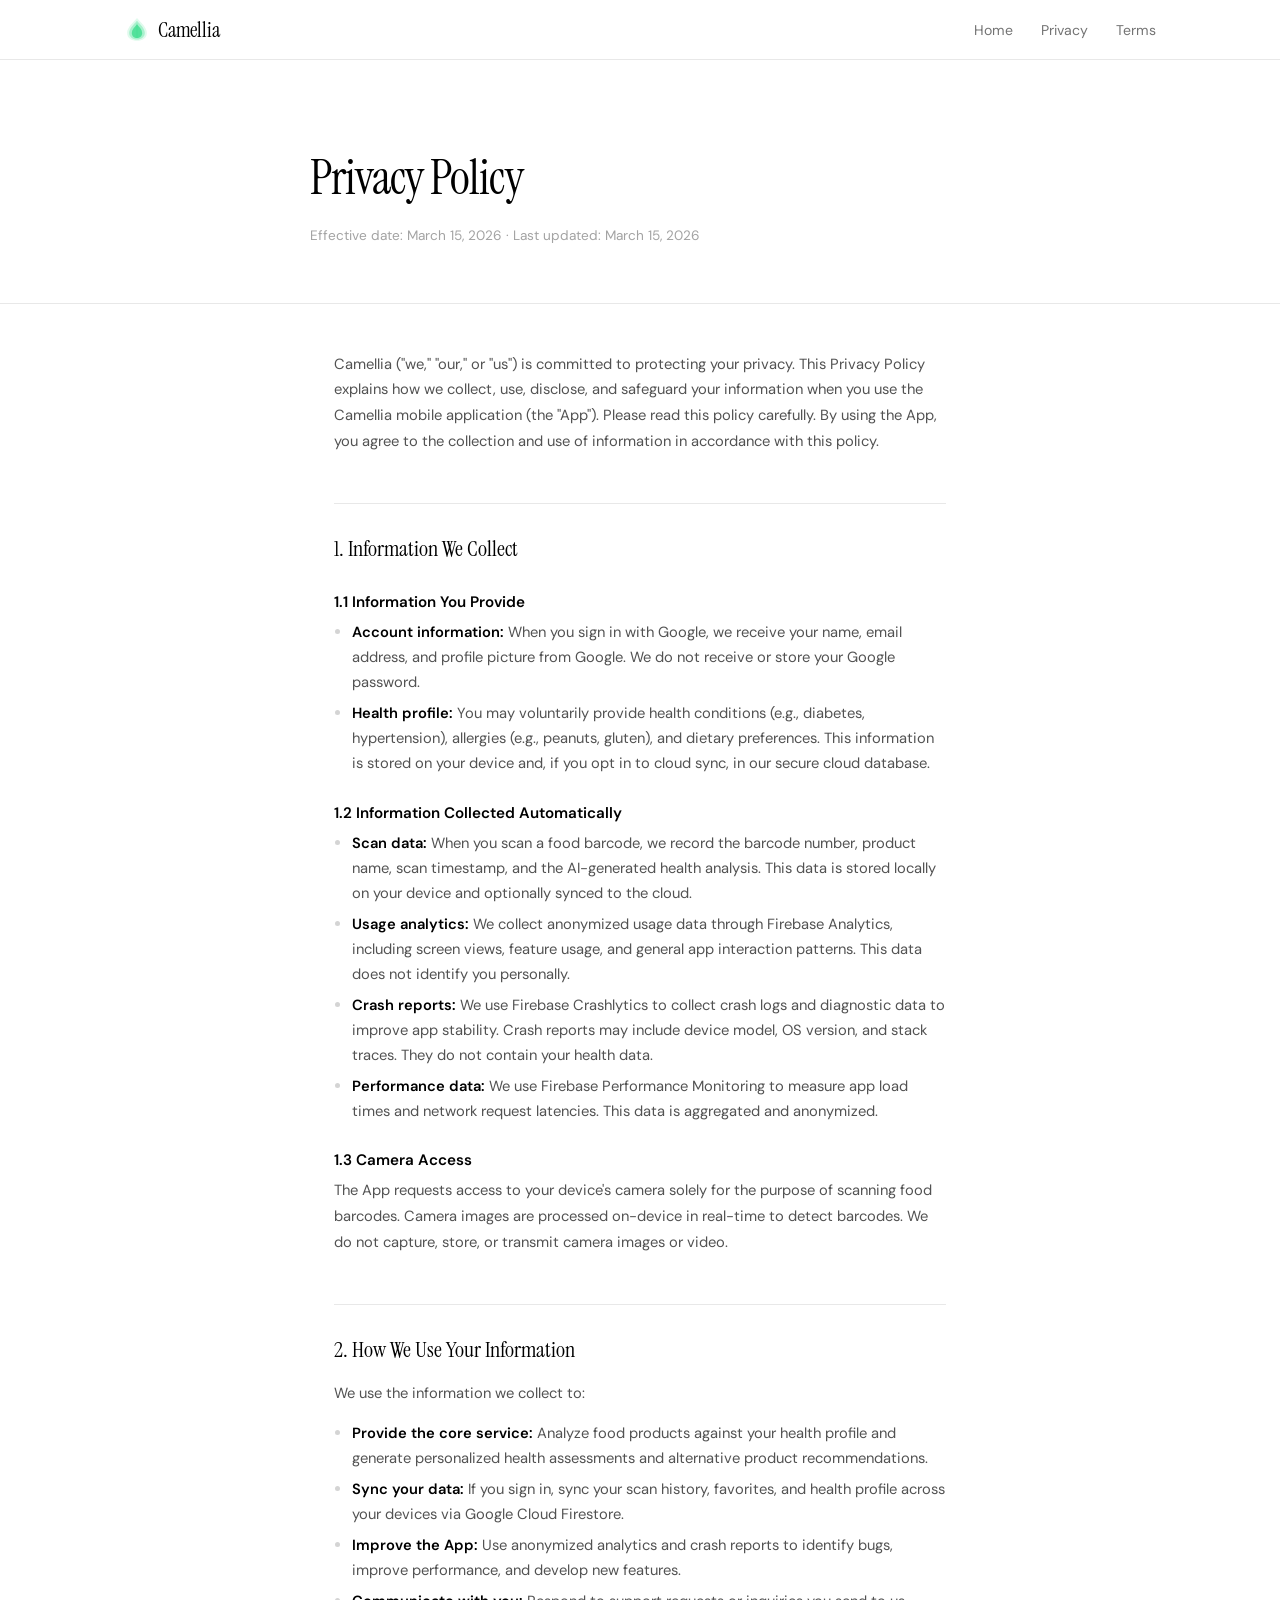
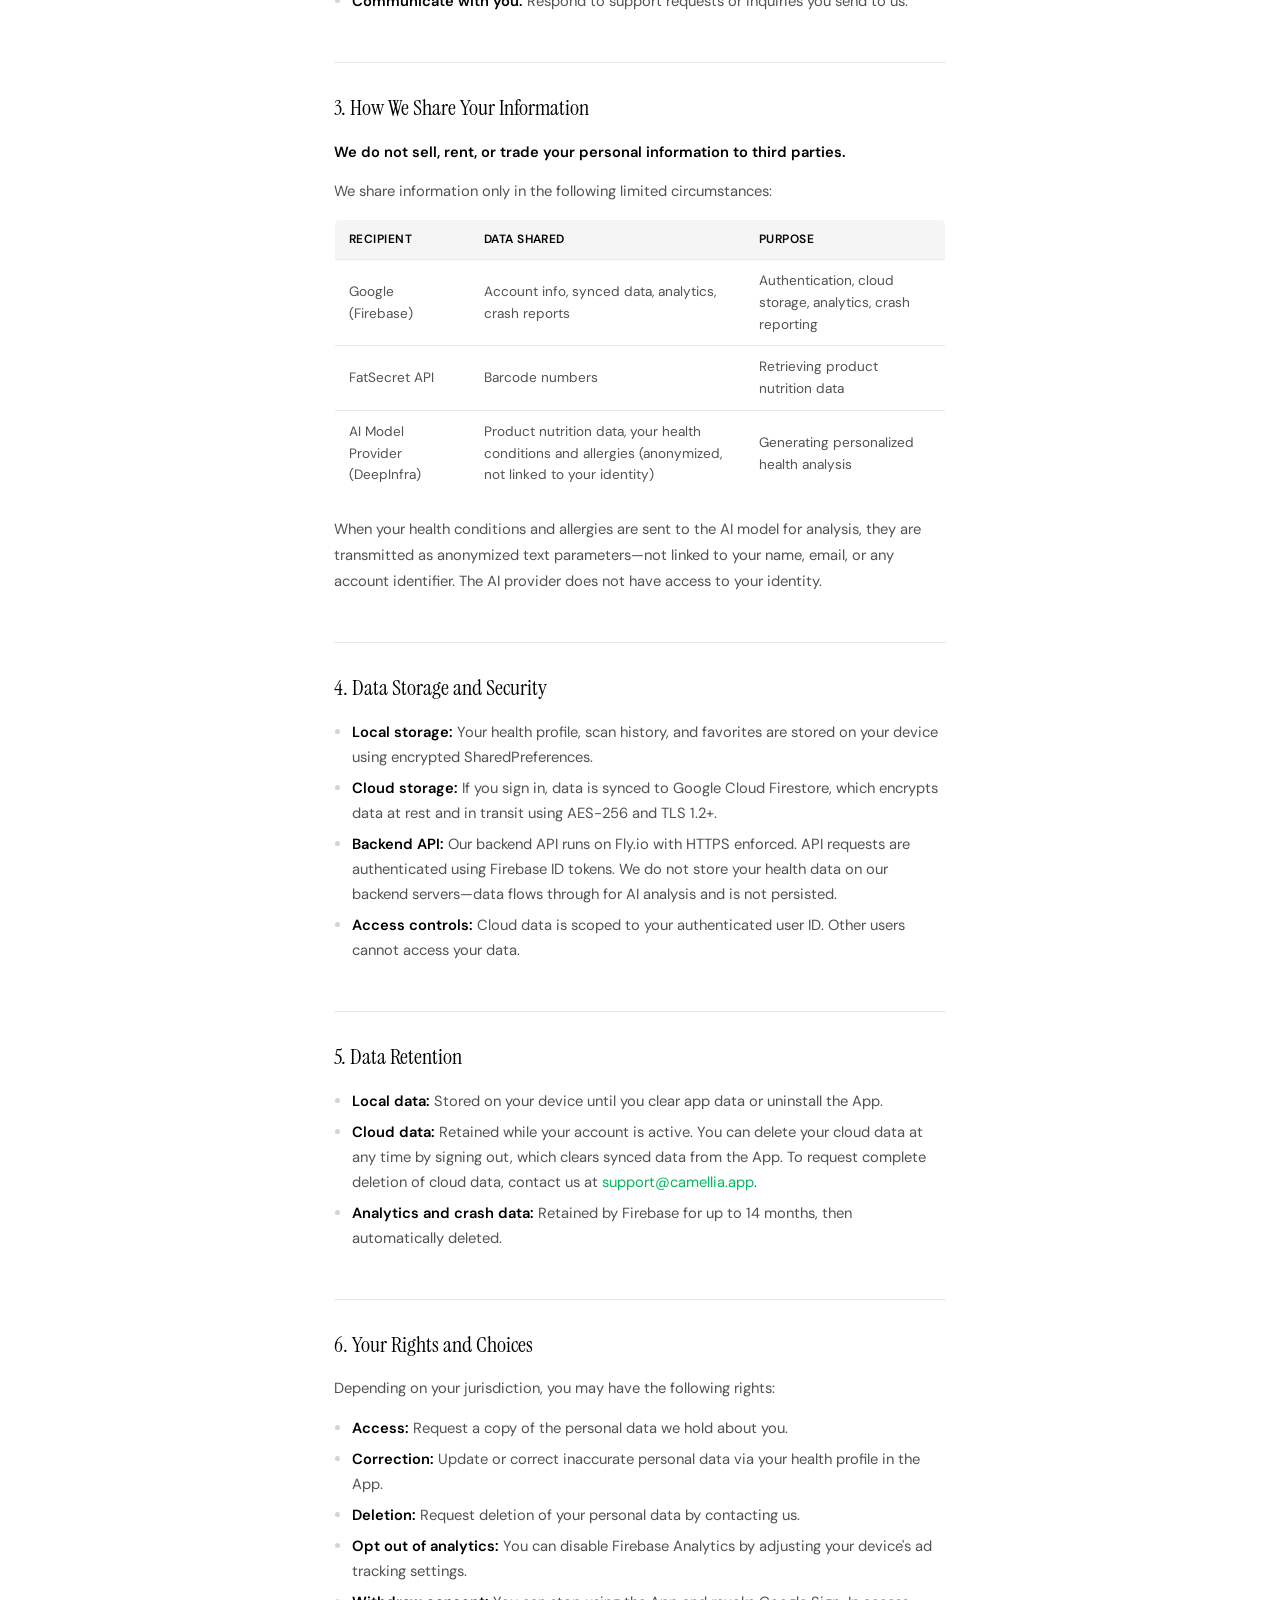
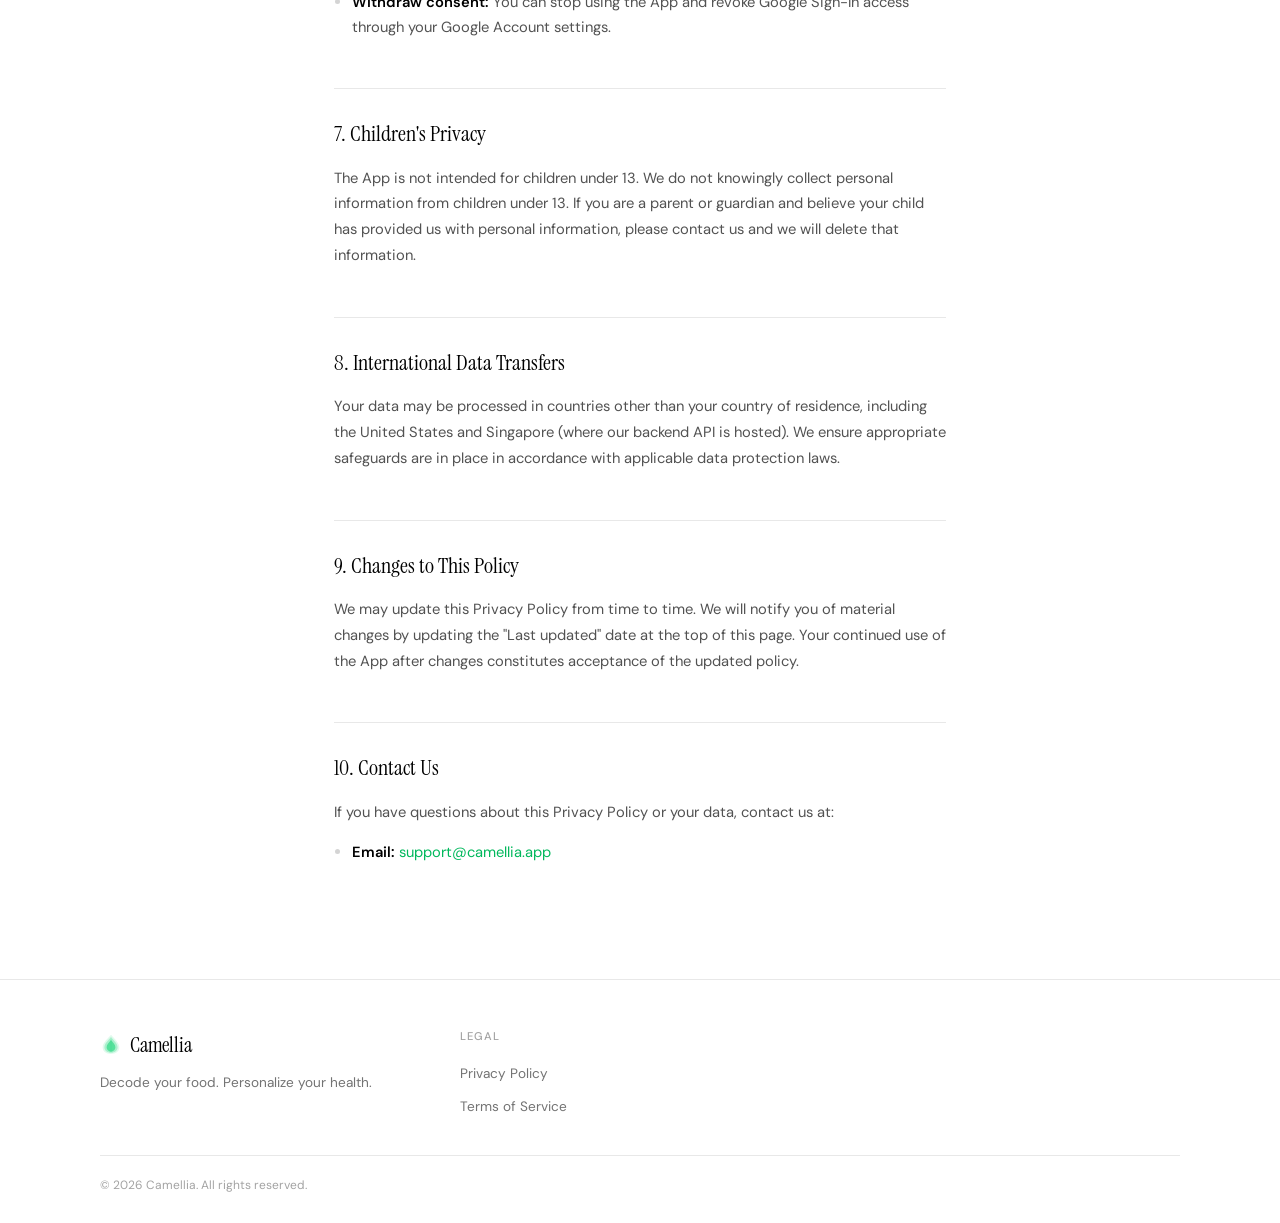
==== commit 8deae0bb: "redesign: light mode, DM Sans + Instrument Serif from marketonepager - White background, black text," ====
--- a/privacy.html
+++ b/privacy.html
@@ -9,10 +9,10 @@
 </head>
 <body>
 
-  <nav class="nav nav--light">
+  <nav class="nav">
     <div class="nav-inner">
       <a href="index.html" class="nav-logo">
-        <svg width="28" height="28" viewBox="0 0 100 100" fill="none"><path d="M50 8C35 25 12 45 12 65C12 84.882 29.118 95 50 95C70.882 95 88 84.882 88 65C88 45 65 25 50 8Z" fill="#00D26A" opacity="0.15"/><path d="M50 18C38 32 20 48 20 65C20 80.464 33.536 90 50 90C66.464 90 80 80.464 80 65C80 48 62 32 50 18Z" fill="#00D26A" opacity="0.3"/><path d="M50 32C42 42 30 53 30 65C30 76.046 38.954 85 50 85C61.046 85 70 76.046 70 65C70 53 58 42 50 32Z" fill="#00D26A" opacity="0.6"/><path d="M50 28V85" stroke="#00D26A" stroke-width="1.5" opacity="0.5"/><path d="M50 50C42 55 34 62 32 68" stroke="#00D26A" stroke-width="1" opacity="0.4"/><path d="M50 42C58 48 66 56 68 64" stroke="#00D26A" stroke-width="1" opacity="0.4"/></svg>
+        <svg width="26" height="26" viewBox="0 0 100 100" fill="none"><path d="M50 8C35 25 12 45 12 65C12 84.882 29.118 95 50 95C70.882 95 88 84.882 88 65C88 45 65 25 50 8Z" fill="#00D26A" opacity="0.12"/><path d="M50 18C38 32 20 48 20 65C20 80.464 33.536 90 50 90C66.464 90 80 80.464 80 65C80 48 62 32 50 18Z" fill="#00D26A" opacity="0.25"/><path d="M50 32C42 42 30 53 30 65C30 76.046 38.954 85 50 85C61.046 85 70 76.046 70 65C70 53 58 42 50 32Z" fill="#00D26A" opacity="0.5"/><path d="M50 28V85" stroke="#00D26A" stroke-width="1.5" opacity="0.4"/></svg>
         Camellia
       </a>
       <ul class="nav-links">
@@ -112,11 +112,11 @@
     </ul>
   </main>
 
-  <footer class="legal-footer">
+  <footer class="footer">
     <div class="footer-inner">
       <div class="footer-brand">
         <a href="index.html" class="nav-logo">
-          <svg width="24" height="24" viewBox="0 0 100 100" fill="none"><path d="M50 8C35 25 12 45 12 65C12 84.882 29.118 95 50 95C70.882 95 88 84.882 88 65C88 45 65 25 50 8Z" fill="#00D26A" opacity="0.15"/><path d="M50 18C38 32 20 48 20 65C20 80.464 33.536 90 50 90C66.464 90 80 80.464 80 65C80 48 62 32 50 18Z" fill="#00D26A" opacity="0.3"/><path d="M50 32C42 42 30 53 30 65C30 76.046 38.954 85 50 85C61.046 85 70 76.046 70 65C70 53 58 42 50 32Z" fill="#00D26A" opacity="0.6"/><path d="M50 28V85" stroke="#00D26A" stroke-width="1.5" opacity="0.5"/></svg>
+          <svg width="22" height="22" viewBox="0 0 100 100" fill="none"><path d="M50 8C35 25 12 45 12 65C12 84.882 29.118 95 50 95C70.882 95 88 84.882 88 65C88 45 65 25 50 8Z" fill="#00D26A" opacity="0.12"/><path d="M50 18C38 32 20 48 20 65C20 80.464 33.536 90 50 90C66.464 90 80 80.464 80 65C80 48 62 32 50 18Z" fill="#00D26A" opacity="0.25"/><path d="M50 32C42 42 30 53 30 65C30 76.046 38.954 85 50 85C61.046 85 70 76.046 70 65C70 53 58 42 50 32Z" fill="#00D26A" opacity="0.5"/><path d="M50 28V85" stroke="#00D26A" stroke-width="1.5" opacity="0.4"/></svg>
           Camellia
         </a>
         <p>Decode your food. Personalize your health.</p>
@@ -129,9 +129,7 @@
         </ul>
       </div>
     </div>
-    <div class="footer-bottom">
-      <span>&copy; 2026 Camellia. All rights reserved.</span>
-    </div>
+    <div class="footer-bottom">&copy; 2026 Camellia. All rights reserved.</div>
   </footer>
 
 </body>
--- a/styles.css
+++ b/styles.css
@@ -1,437 +1,335 @@
-@import url('https://fonts.googleapis.com/css2?family=Sora:wght@300;400;500;600;700&family=Source+Sans+3:ital,wght@0,300;0,400;0,500;0,600;1,400&display=swap');
+@import url('https://fonts.googleapis.com/css2?family=DM+Sans:ital,opsz,wght@0,9..40,300;0,9..40,400;0,9..40,500;0,9..40,600;1,9..40,400&family=Instrument+Serif:ital@0;1&display=swap');
 
 :root {
+  --white: #ffffff;
   --black: #000000;
-  --bg: #0A0A0A;
-  --bg-elevated: #111111;
-  --bg-card: #161616;
-  --border: #222222;
-  --border-light: #2a2a2a;
-  --text: #FFFFFF;
-  --text-secondary: #999999;
-  --text-tertiary: #666666;
+  --gray-100: #f5f5f5;
+  --gray-200: #e8e8e8;
+  --gray-300: #d4d4d4;
+  --gray-400: #a3a3a3;
+  --gray-500: #737373;
+  --gray-600: #525252;
   --accent: #00D26A;
-  --accent-dim: #00B85C;
-  --accent-glow: rgba(0, 210, 106, 0.12);
-  --white: #FFFFFF;
-  --light-bg: #FAFAFA;
-  --light-border: #E5E5E5;
-  --light-text: #111111;
-  --light-text-secondary: #666666;
-
-  --font-display: 'Sora', sans-serif;
-  --font-body: 'Source Sans 3', sans-serif;
-  --max-w: 1120px;
-  --max-w-narrow: 680px;
+  --accent-dim: #00b85c;
+
+  --font-body: 'DM Sans', sans-serif;
+  --font-display: 'Instrument Serif', Georgia, serif;
+  --max-w: 1080px;
+  --max-w-narrow: 660px;
 }
 
 *, *::before, *::after { margin: 0; padding: 0; box-sizing: border-box; }
 html { font-size: 16px; scroll-behavior: smooth; -webkit-font-smoothing: antialiased; }
-body { font-family: var(--font-body); color: var(--text); background: var(--black); line-height: 1.6; overflow-x: hidden; }
+body { font-family: var(--font-body); color: var(--black); background: var(--white); line-height: 1.6; overflow-x: hidden; }
 a { color: inherit; text-decoration: none; }
-::selection { background: var(--accent); color: var(--black); }
+::selection { background: var(--accent); color: var(--white); }
 
 /* ---- NAV ---- */
 .nav {
   position: fixed; top: 0; left: 0; right: 0; z-index: 1000;
-  background: rgba(0,0,0,0.8);
-  backdrop-filter: blur(20px); -webkit-backdrop-filter: blur(20px);
-  border-bottom: 1px solid var(--border);
-  height: 64px;
+  background: rgba(255,255,255,0.9);
+  backdrop-filter: blur(16px); -webkit-backdrop-filter: blur(16px);
+  border-bottom: 1px solid var(--gray-200);
+  height: 60px;
 }
 .nav-inner {
   max-width: var(--max-w); margin: 0 auto;
   display: flex; align-items: center; justify-content: space-between;
-  padding: 0 32px; height: 100%;
+  padding: 0 24px; height: 100%;
 }
 .nav-logo {
-  display: flex; align-items: center; gap: 10px;
-  font-family: var(--font-display); font-size: 1.25rem; font-weight: 600;
-  color: var(--white); letter-spacing: -0.02em;
+  display: flex; align-items: center; gap: 8px;
+  font-family: var(--font-display); font-size: 1.3rem;
+  color: var(--black); letter-spacing: -0.01em;
 }
 .nav-logo svg { flex-shrink: 0; }
-.nav-links { display: flex; gap: 32px; list-style: none; }
+.nav-links { display: flex; gap: 28px; list-style: none; }
 .nav-links a {
-  font-family: var(--font-display); font-size: 0.8rem; font-weight: 500;
-  color: var(--text-secondary); transition: color 0.2s;
-}
-.nav-links a:hover { color: var(--white); }
-
-/* ---- NAV LIGHT (legal pages) ---- */
-.nav--light { background: rgba(250,250,250,0.9); border-bottom: 1px solid var(--light-border); }
-.nav--light .nav-logo { color: var(--light-text); }
-.nav--light .nav-links a { color: var(--light-text-secondary); }
-.nav--light .nav-links a:hover { color: var(--light-text); }
+  font-size: 0.88rem; font-weight: 400;
+  color: var(--gray-500); transition: color 0.2s;
+}
+.nav-links a:hover { color: var(--black); }
 
 /* ---- HERO ---- */
 .hero {
-  min-height: 100vh; display: flex; align-items: center;
-  padding: 120px 32px 80px; background: var(--black);
-  position: relative; overflow: hidden;
-}
-.hero-glow {
-  position: absolute; width: 500px; height: 500px; border-radius: 50%;
-  background: var(--accent); opacity: 0.04; filter: blur(120px);
-  top: 10%; right: 15%; pointer-events: none;
-}
-.hero-inner {
-  max-width: var(--max-w); margin: 0 auto; width: 100%;
-  display: grid; grid-template-columns: 1fr 1fr; gap: 80px; align-items: center;
-  position: relative; z-index: 1;
-}
-.hero-text { max-width: 520px; }
+  padding: 160px 24px 120px;
+  text-align: center;
+  max-width: var(--max-w); margin: 0 auto;
+}
 .hero-label {
-  display: inline-flex; align-items: center; gap: 8px;
-  font-family: var(--font-display); font-size: 0.72rem; font-weight: 600;
-  letter-spacing: 0.1em; text-transform: uppercase;
-  color: var(--accent); margin-bottom: 28px;
-}
-.hero-label .dot { width: 6px; height: 6px; border-radius: 50%; background: var(--accent); }
+  display: inline-block;
+  font-size: 0.78rem; font-weight: 500;
+  letter-spacing: 0.06em; text-transform: uppercase;
+  color: var(--accent); margin-bottom: 24px;
+}
 .hero h1 {
   font-family: var(--font-display);
-  font-size: clamp(2.6rem, 4.5vw, 3.8rem);
-  font-weight: 700; line-height: 1.08;
-  letter-spacing: -0.04em; color: var(--white); margin-bottom: 24px;
-}
-.hero h1 span { color: var(--accent); }
+  font-size: clamp(3rem, 6vw, 4.8rem);
+  font-weight: 400; font-style: normal;
+  line-height: 1.08; letter-spacing: -0.03em;
+  color: var(--black); margin-bottom: 24px;
+}
+.hero h1 em {
+  font-style: italic; color: var(--accent);
+}
 .hero-desc {
-  font-size: 1.1rem; color: var(--text-secondary); line-height: 1.7;
-  font-weight: 300; margin-bottom: 40px; max-width: 420px;
-}
-
-/* Store badges - official style */
-.store-badges { display: flex; gap: 12px; flex-wrap: wrap; }
+  font-size: 1.1rem; color: var(--gray-500); line-height: 1.7;
+  max-width: 460px; margin: 0 auto 48px;
+}
+.store-badges {
+  display: flex; gap: 12px; justify-content: center; flex-wrap: wrap;
+}
 .store-badge {
-  height: 48px; border-radius: 8px; transition: opacity 0.2s, transform 0.2s;
-  display: block;
-}
-.store-badge:hover { opacity: 0.85; transform: translateY(-1px); }
-.store-badge img, .store-badge svg { height: 100%; width: auto; display: block; }
-
-/* Phone mockup */
-.hero-phone { position: relative; display: flex; justify-content: center; }
+  height: 44px; border-radius: 8px; overflow: hidden;
+  transition: opacity 0.2s, transform 0.15s; display: block;
+}
+.store-badge:hover { opacity: 0.8; transform: translateY(-1px); }
+.store-badge svg { height: 100%; width: auto; display: block; }
+
+/* ---- PHONE MOCKUP ---- */
+.phone-showcase {
+  max-width: var(--max-w); margin: 0 auto;
+  padding: 0 24px 120px;
+  display: flex; justify-content: center;
+}
 .phone-device {
-  width: 270px; height: 550px;
-  background: var(--bg-elevated);
-  border: 1px solid var(--border-light);
-  border-radius: 40px;
-  padding: 12px;
-  position: relative;
-  box-shadow: 0 40px 80px rgba(0,0,0,0.5), 0 0 0 1px rgba(255,255,255,0.03);
+  width: 280px; height: 560px;
+  background: var(--gray-100);
+  border: 1px solid var(--gray-200);
+  border-radius: 40px; padding: 10px;
+  box-shadow: 0 20px 60px rgba(0,0,0,0.08), 0 0 0 1px rgba(0,0,0,0.03);
 }
 .phone-notch {
-  position: absolute; top: 12px; left: 50%; transform: translateX(-50%);
-  width: 100px; height: 28px;
-  background: var(--bg-elevated);
-  border-radius: 0 0 16px 16px;
-  z-index: 10;
+  position: relative; width: 100px; height: 26px;
+  background: var(--gray-100); border-radius: 0 0 14px 14px;
+  margin: 0 auto; z-index: 10; top: 2px;
 }
 .phone-screen {
   width: 100%; height: 100%;
-  background: var(--bg);
-  border-radius: 30px;
-  overflow: hidden;
-  position: relative;
-}
-
-/* App screenshot mockup */
-.app-screen {
-  width: 100%; height: 100%;
-  display: flex; flex-direction: column;
-  background: #0D1B12;
-}
+  background: #f9faf9; border-radius: 32px;
+  overflow: hidden; position: relative; margin-top: -26px;
+}
+.app-screen { width: 100%; height: 100%; display: flex; flex-direction: column; background: #fafbfa; }
 .app-statusbar {
-  height: 44px; display: flex; align-items: flex-end; justify-content: center;
-  padding-bottom: 8px;
-  font-family: var(--font-display); font-size: 0.7rem; font-weight: 600;
-  color: var(--white);
+  height: 48px; display: flex; align-items: flex-end; justify-content: center;
+  padding-bottom: 6px; font-size: 0.72rem; font-weight: 600; color: var(--black);
 }
 .app-header {
-  padding: 16px 20px 12px;
-  font-family: var(--font-display); font-size: 1.1rem; font-weight: 600;
-  color: var(--white);
+  padding: 12px 20px 8px;
+  font-family: var(--font-display); font-size: 1.15rem;
+  color: var(--black);
 }
 .app-scan-area {
   flex: 1; display: flex; flex-direction: column;
-  align-items: center; justify-content: center;
-  padding: 0 20px;
-}
-.scan-viewfinder {
-  width: 160px; height: 160px; position: relative; margin-bottom: 16px;
-}
+  align-items: center; justify-content: center; padding: 0 20px;
+}
+.scan-viewfinder { width: 150px; height: 150px; position: relative; margin-bottom: 14px; }
 .scan-corner {
-  position: absolute; width: 24px; height: 24px;
+  position: absolute; width: 22px; height: 22px;
   border-color: var(--accent); border-style: solid; border-width: 0;
 }
-.scan-corner.tl { top: 0; left: 0; border-top-width: 3px; border-left-width: 3px; border-radius: 4px 0 0 0; }
-.scan-corner.tr { top: 0; right: 0; border-top-width: 3px; border-right-width: 3px; border-radius: 0 4px 0 0; }
-.scan-corner.bl { bottom: 0; left: 0; border-bottom-width: 3px; border-left-width: 3px; border-radius: 0 0 0 4px; }
-.scan-corner.br { bottom: 0; right: 0; border-bottom-width: 3px; border-right-width: 3px; border-radius: 0 0 4px 0; }
+.scan-corner.tl { top:0;left:0;border-top-width:2.5px;border-left-width:2.5px;border-radius:3px 0 0 0; }
+.scan-corner.tr { top:0;right:0;border-top-width:2.5px;border-right-width:2.5px;border-radius:0 3px 0 0; }
+.scan-corner.bl { bottom:0;left:0;border-bottom-width:2.5px;border-left-width:2.5px;border-radius:0 0 0 3px; }
+.scan-corner.br { bottom:0;right:0;border-bottom-width:2.5px;border-right-width:2.5px;border-radius:0 0 3px 0; }
 .scan-laser {
-  position: absolute; left: 10%; right: 10%; height: 2px;
-  background: var(--accent); box-shadow: 0 0 8px var(--accent);
+  position: absolute; left: 8%; right: 8%; height: 2px;
+  background: var(--accent); opacity: 0.7;
   animation: laser 2.5s ease-in-out infinite;
 }
-@keyframes laser { 0%,100% { top: 20%; opacity: 0.5; } 50% { top: 75%; opacity: 1; } }
-.scan-hint {
-  font-family: var(--font-display); font-size: 0.7rem;
-  color: var(--text-secondary); text-align: center;
-}
+@keyframes laser { 0%,100%{top:20%;opacity:0.4} 50%{top:75%;opacity:0.9} }
+.scan-hint { font-size: 0.72rem; color: var(--gray-400); }
 .app-result {
-  margin: 16px 20px 20px;
-  background: rgba(0,210,106,0.08);
-  border: 1px solid rgba(0,210,106,0.2);
-  border-radius: 14px; padding: 14px 16px;
+  margin: 14px 18px 16px;
+  background: rgba(0,210,106,0.06); border: 1px solid rgba(0,210,106,0.15);
+  border-radius: 12px; padding: 12px 14px;
 }
 .app-result-row { display: flex; justify-content: space-between; align-items: center; }
-.app-result-label {
-  font-family: var(--font-display); font-size: 0.65rem;
-  text-transform: uppercase; letter-spacing: 0.08em; color: var(--text-secondary);
-}
-.app-result-value {
-  font-family: var(--font-display); font-size: 0.95rem; font-weight: 600; color: var(--accent);
-}
-.app-result-product {
-  font-family: var(--font-display); font-size: 0.78rem; font-weight: 500;
-  color: var(--white); margin-top: 8px;
-}
+.app-result-label { font-size: 0.6rem; text-transform: uppercase; letter-spacing: 0.06em; color: var(--gray-400); }
+.app-result-value { font-size: 0.85rem; font-weight: 600; color: var(--accent); }
+.app-result-product { font-size: 0.75rem; font-weight: 500; color: var(--black); margin-top: 6px; }
 .app-navbar {
-  height: 56px; display: flex; justify-content: space-around; align-items: center;
-  border-top: 1px solid rgba(255,255,255,0.06); padding: 0 20px;
+  height: 52px; display: flex; justify-content: space-around; align-items: center;
+  border-top: 1px solid var(--gray-200); padding: 0 16px;
 }
 .app-nav-item {
   display: flex; flex-direction: column; align-items: center; gap: 2px;
-  font-family: var(--font-display); font-size: 0.55rem; color: var(--text-tertiary);
+  font-size: 0.52rem; color: var(--gray-400);
 }
 .app-nav-item.active { color: var(--accent); }
-.app-nav-dot { width: 20px; height: 20px; border-radius: 50%; background: currentColor; opacity: 0.3; }
-.app-nav-item.active .app-nav-dot { opacity: 0.6; }
-
-/* ---- SECTION SHARED ---- */
-.section-dark { background: var(--bg); }
-.section-light { background: var(--light-bg); color: var(--light-text); }
+.app-nav-dot { width: 16px; height: 16px; border-radius: 50%; background: currentColor; opacity: 0.2; }
+.app-nav-item.active .app-nav-dot { opacity: 0.4; }
+
+/* ---- DIVIDER ---- */
+.divider { max-width: var(--max-w); margin: 0 auto; padding: 0 24px; }
+.divider-line { height: 1px; background: var(--gray-200); }
 
 /* ---- FEATURES ---- */
-.features { padding: 120px 32px; }
-.features-inner { max-width: var(--max-w); margin: 0 auto; }
+.features { padding: 100px 24px; max-width: var(--max-w); margin: 0 auto; }
 .section-label {
-  font-family: var(--font-display); font-size: 0.72rem; font-weight: 600;
-  letter-spacing: 0.1em; text-transform: uppercase;
-  color: var(--accent); margin-bottom: 20px;
+  font-size: 0.78rem; font-weight: 500;
+  letter-spacing: 0.06em; text-transform: uppercase;
+  color: var(--accent); margin-bottom: 16px;
 }
 .features h2 {
-  font-family: var(--font-display);
+  font-family: var(--font-display); font-style: normal;
   font-size: clamp(1.8rem, 3vw, 2.6rem);
-  font-weight: 700; letter-spacing: -0.03em;
-  margin-bottom: 64px; max-width: 500px; line-height: 1.12;
-}
-.section-dark .features h2 { color: var(--white); }
+  font-weight: 400; letter-spacing: -0.02em;
+  margin-bottom: 56px; max-width: 460px; line-height: 1.15;
+}
 .features-grid {
-  display: grid; grid-template-columns: repeat(3, 1fr); gap: 1px;
-  background: var(--border); border-radius: 16px; overflow: hidden;
-}
-.section-light .features-grid { background: var(--light-border); }
+  display: grid; grid-template-columns: repeat(3, 1fr);
+  gap: 0; border-top: 1px solid var(--gray-200); border-left: 1px solid var(--gray-200);
+}
 .feature-card {
-  padding: 40px 32px;
-  transition: background 0.3s;
-}
-.section-dark .feature-card { background: var(--bg); }
-.section-dark .feature-card:hover { background: var(--bg-elevated); }
-.section-light .feature-card { background: var(--light-bg); }
-.section-light .feature-card:hover { background: #fff; }
+  padding: 36px 28px;
+  border-right: 1px solid var(--gray-200);
+  border-bottom: 1px solid var(--gray-200);
+  transition: background 0.2s;
+}
+.feature-card:hover { background: var(--gray-100); }
 .feature-card h3 {
-  font-family: var(--font-display); font-size: 1rem; font-weight: 600;
-  margin-bottom: 10px; letter-spacing: -0.01em;
-}
-.section-dark .feature-card h3 { color: var(--white); }
-.section-light .feature-card h3 { color: var(--light-text); }
+  font-family: var(--font-display); font-size: 1.15rem; font-weight: 400;
+  margin-bottom: 8px;
+}
 .feature-card p {
-  font-size: 0.9rem; line-height: 1.65; font-weight: 300;
-}
-.section-dark .feature-card p { color: var(--text-secondary); }
-.section-light .feature-card p { color: var(--light-text-secondary); }
-.feature-icon-line {
-  width: 32px; height: 2px; background: var(--accent);
-  margin-bottom: 24px; border-radius: 1px;
+  font-size: 0.88rem; line-height: 1.6; color: var(--gray-500);
 }
 
 /* ---- HOW IT WORKS ---- */
-.how-section { padding: 120px 32px; }
-.how-inner { max-width: var(--max-w); margin: 0 auto; }
+.how-section { padding: 100px 24px; max-width: var(--max-w); margin: 0 auto; }
 .how-section h2 {
-  font-family: var(--font-display);
+  font-family: var(--font-display); font-style: normal;
   font-size: clamp(1.8rem, 3vw, 2.6rem);
-  font-weight: 700; letter-spacing: -0.03em;
-  margin-bottom: 72px; max-width: 440px; line-height: 1.12;
-}
-.section-light .how-section h2 { color: var(--light-text); }
-.steps { display: grid; grid-template-columns: repeat(4, 1fr); gap: 48px; }
+  font-weight: 400; letter-spacing: -0.02em;
+  margin-bottom: 56px; max-width: 420px; line-height: 1.15;
+}
+.steps { display: grid; grid-template-columns: repeat(4, 1fr); gap: 32px; }
 .step-num {
-  font-family: var(--font-display); font-size: 2.4rem; font-weight: 700;
-  margin-bottom: 20px; line-height: 1;
-}
-.section-light .step-num { color: var(--light-border); }
-.section-dark .step-num { color: var(--border); }
+  font-family: var(--font-display); font-size: 2.4rem;
+  color: var(--gray-200); line-height: 1; margin-bottom: 16px;
+}
 .step h3 {
-  font-family: var(--font-display); font-size: 1rem; font-weight: 600;
-  margin-bottom: 10px; letter-spacing: -0.01em;
-}
-.section-light .step h3 { color: var(--light-text); }
-.section-dark .step h3 { color: var(--white); }
-.step p { font-size: 0.88rem; line-height: 1.65; font-weight: 300; }
-.section-light .step p { color: var(--light-text-secondary); }
-.section-dark .step p { color: var(--text-secondary); }
+  font-family: var(--font-display); font-size: 1.08rem; font-weight: 400;
+  margin-bottom: 8px;
+}
+.step p { font-size: 0.88rem; line-height: 1.6; color: var(--gray-500); }
 
 /* ---- CTA ---- */
 .cta-section {
-  padding: 120px 32px;
-  text-align: center;
-}
-.cta-inner { max-width: var(--max-w); margin: 0 auto; }
+  padding: 100px 24px; text-align: center;
+  max-width: var(--max-w); margin: 0 auto;
+}
 .cta-section h2 {
-  font-family: var(--font-display);
-  font-size: clamp(2rem, 3.5vw, 3rem);
-  font-weight: 700; letter-spacing: -0.03em;
-  margin-bottom: 16px; line-height: 1.1;
-}
-.section-dark .cta-section h2 { color: var(--white); }
+  font-family: var(--font-display); font-style: normal;
+  font-size: clamp(2rem, 4vw, 3.2rem);
+  font-weight: 400; letter-spacing: -0.02em;
+  margin-bottom: 12px; line-height: 1.1;
+}
 .cta-section p {
-  font-size: 1.05rem; font-weight: 300;
-  margin-bottom: 40px; max-width: 440px; margin-left: auto; margin-right: auto;
-}
-.section-dark .cta-section p { color: var(--text-secondary); }
-.cta-section .store-badges { justify-content: center; }
-
-/* ---- DIVIDER ---- */
-.divider {
-  max-width: var(--max-w); margin: 0 auto; padding: 0 32px;
-}
-.divider-line { height: 1px; }
-.section-dark .divider-line { background: var(--border); }
-.section-light .divider-line { background: var(--light-border); }
+  font-size: 1rem; color: var(--gray-500);
+  margin-bottom: 36px;
+}
 
 /* ---- FOOTER ---- */
-.footer { padding: 60px 32px 32px; }
-.section-dark .footer { border-top: 1px solid var(--border); }
+.footer {
+  border-top: 1px solid var(--gray-200);
+  padding: 48px 24px 28px;
+}
 .footer-inner {
   max-width: var(--max-w); margin: 0 auto;
   display: grid; grid-template-columns: 1.5fr 1fr 1fr 1fr;
-  gap: 40px;
+  gap: 32px;
 }
 .footer-brand p {
-  font-size: 0.85rem; line-height: 1.6; margin-top: 14px; font-weight: 300;
-}
-.section-dark .footer-brand p { color: var(--text-tertiary); }
+  font-size: 0.85rem; color: var(--gray-500); margin-top: 12px; line-height: 1.5;
+}
 .footer-links h4 {
-  font-family: var(--font-display); font-size: 0.68rem; font-weight: 600;
-  text-transform: uppercase; letter-spacing: 0.1em;
-  margin-bottom: 16px;
-}
-.section-dark .footer-links h4 { color: var(--text-tertiary); }
-.footer-links ul { list-style: none; display: flex; flex-direction: column; gap: 10px; }
-.footer-links a { font-size: 0.85rem; font-weight: 400; transition: color 0.2s; }
-.section-dark .footer-links a { color: var(--text-secondary); }
-.section-dark .footer-links a:hover { color: var(--white); }
+  font-size: 0.7rem; font-weight: 500;
+  text-transform: uppercase; letter-spacing: 0.08em;
+  color: var(--gray-400); margin-bottom: 14px;
+}
+.footer-links ul { list-style: none; display: flex; flex-direction: column; gap: 8px; }
+.footer-links a { font-size: 0.85rem; color: var(--gray-500); transition: color 0.2s; }
+.footer-links a:hover { color: var(--black); }
 .footer-bottom {
-  max-width: var(--max-w); margin: 40px auto 0;
-  padding-top: 24px;
-  font-size: 0.75rem; font-weight: 300;
-  display: flex; justify-content: space-between;
-}
-.section-dark .footer-bottom { border-top: 1px solid var(--border); color: var(--text-tertiary); }
-
-/* ---- LEGAL PAGES ---- */
+  max-width: var(--max-w); margin: 36px auto 0;
+  padding-top: 20px; border-top: 1px solid var(--gray-200);
+  font-size: 0.75rem; color: var(--gray-400);
+}
+
+/* ---- LEGAL ---- */
 .legal-hero-section {
-  background: var(--light-bg); padding: 140px 32px 60px;
-  border-bottom: 1px solid var(--light-border);
+  padding: 140px 24px 56px;
+  border-bottom: 1px solid var(--gray-200);
 }
 .legal-hero-inner { max-width: var(--max-w-narrow); margin: 0 auto; }
 .legal-hero-inner h1 {
   font-family: var(--font-display);
-  font-size: clamp(2rem, 3.5vw, 2.8rem);
-  font-weight: 700; color: var(--light-text);
-  letter-spacing: -0.03em; margin-bottom: 8px;
-}
-.legal-meta { font-size: 0.85rem; color: var(--light-text-secondary); font-weight: 300; }
+  font-size: clamp(2.2rem, 4vw, 3rem);
+  font-weight: 400; color: var(--black);
+  letter-spacing: -0.02em; margin-bottom: 8px;
+}
+.legal-meta { font-size: 0.85rem; color: var(--gray-400); }
 
 .legal-page {
   max-width: var(--max-w-narrow); margin: 0 auto;
-  padding: 56px 32px 120px; background: var(--light-bg);
-  color: var(--light-text);
+  padding: 48px 24px 100px;
 }
 .legal-page h2 {
-  font-family: var(--font-display); font-size: 1.3rem; font-weight: 600;
-  color: var(--light-text); margin-top: 48px; margin-bottom: 16px;
-  padding-top: 32px; border-top: 1px solid var(--light-border);
-  letter-spacing: -0.01em;
+  font-family: var(--font-display); font-size: 1.35rem; font-weight: 400;
+  color: var(--black); margin-top: 48px; margin-bottom: 14px;
+  padding-top: 28px; border-top: 1px solid var(--gray-200);
 }
 .legal-page h3 {
-  font-size: 1rem; font-weight: 600;
-  margin-top: 24px; margin-bottom: 8px; color: var(--light-text);
+  font-size: 0.95rem; font-weight: 600;
+  margin-top: 24px; margin-bottom: 6px; color: var(--black);
 }
 .legal-page p {
-  margin-bottom: 16px; color: var(--light-text-secondary);
-  font-size: 0.93rem; line-height: 1.8; font-weight: 300;
-}
-.legal-page ul, .legal-page ol { margin-bottom: 16px; padding-left: 20px; }
+  margin-bottom: 14px; color: var(--gray-600);
+  font-size: 0.92rem; line-height: 1.75;
+}
+.legal-page ul, .legal-page ol { margin-bottom: 14px; padding-left: 18px; }
 .legal-page li {
-  margin-bottom: 8px; color: var(--light-text-secondary);
-  font-size: 0.93rem; line-height: 1.75; font-weight: 300;
-}
-.legal-page li::marker { color: var(--accent); }
-.legal-page strong { color: var(--light-text); font-weight: 600; }
+  margin-bottom: 6px; color: var(--gray-600);
+  font-size: 0.92rem; line-height: 1.7;
+}
+.legal-page li::marker { color: var(--gray-300); }
+.legal-page strong { color: var(--black); font-weight: 600; }
 .legal-page a { color: var(--accent-dim); }
 .legal-page a:hover { color: var(--accent); }
 .legal-page table {
   width: 100%; border-collapse: collapse;
-  margin: 16px 0 24px; font-size: 0.88rem;
-  border: 1px solid var(--light-border); border-radius: 8px; overflow: hidden;
+  margin: 14px 0 20px; font-size: 0.85rem;
+  border: 1px solid var(--gray-200); border-radius: 6px; overflow: hidden;
 }
 .legal-page th, .legal-page td {
-  text-align: left; padding: 12px 16px;
-  color: var(--light-text-secondary); font-weight: 300;
+  text-align: left; padding: 10px 14px; color: var(--gray-600);
 }
 .legal-page th {
-  font-weight: 600; color: var(--light-text);
-  background: #F0F0F0; font-size: 0.78rem;
-  text-transform: uppercase; letter-spacing: 0.05em;
-}
-.legal-page td { border-top: 1px solid var(--light-border); }
-
-/* Legal page footer */
-.legal-footer { background: var(--light-bg); border-top: 1px solid var(--light-border); padding: 48px 32px 32px; }
-.legal-footer .footer-inner { max-width: var(--max-w); margin: 0 auto; display: grid; grid-template-columns: 1.5fr 1fr; gap: 40px; }
-.legal-footer .nav-logo { color: var(--light-text); }
-.legal-footer .footer-brand p { color: var(--light-text-secondary); font-size: 0.85rem; margin-top: 14px; font-weight: 300; }
-.legal-footer .footer-links h4 { font-family: var(--font-display); font-size: 0.68rem; font-weight: 600; text-transform: uppercase; letter-spacing: 0.1em; margin-bottom: 16px; color: var(--light-text-secondary); }
-.legal-footer .footer-links a { color: var(--light-text-secondary); font-size: 0.85rem; }
-.legal-footer .footer-links a:hover { color: var(--light-text); }
-.legal-footer .footer-bottom { max-width: var(--max-w); margin: 32px auto 0; padding-top: 20px; border-top: 1px solid var(--light-border); font-size: 0.75rem; color: var(--light-text-secondary); display: flex; justify-content: space-between; font-weight: 300; }
+  font-weight: 600; color: var(--black); background: var(--gray-100);
+  font-size: 0.75rem; text-transform: uppercase; letter-spacing: 0.04em;
+}
+.legal-page td { border-top: 1px solid var(--gray-200); }
 
 /* ---- RESPONSIVE ---- */
 @media (max-width: 1024px) {
-  .hero-inner { grid-template-columns: 1fr; gap: 60px; }
-  .hero-phone { display: none; }
   .features-grid { grid-template-columns: 1fr 1fr; }
-  .steps { grid-template-columns: 1fr 1fr; gap: 40px; }
+  .steps { grid-template-columns: 1fr 1fr; gap: 28px; }
   .footer-inner { grid-template-columns: 1fr 1fr; }
 }
 @media (max-width: 768px) {
   .nav-links { display: none; }
-  .nav-inner { padding: 0 20px; }
-  .hero { padding: 100px 20px 60px; min-height: auto; }
-  .features { padding: 80px 20px; }
+  .hero { padding: 120px 20px 80px; }
+  .phone-showcase { padding: 0 20px 80px; }
+  .features { padding: 72px 20px; }
   .features-grid { grid-template-columns: 1fr; }
-  .how-section { padding: 80px 20px; }
-  .steps { grid-template-columns: 1fr; gap: 36px; }
-  .cta-section { padding: 80px 20px; }
-  .footer { padding: 48px 20px 24px; }
-  .footer-inner { grid-template-columns: 1fr; gap: 28px; }
-  .footer-bottom { flex-direction: column; gap: 4px; }
-  .store-badges { flex-direction: column; align-items: flex-start; }
-  .legal-hero-section { padding: 120px 20px 48px; }
-  .legal-page { padding: 40px 20px 80px; }
-  .legal-footer { padding: 40px 20px 24px; }
-  .legal-footer .footer-inner { grid-template-columns: 1fr; }
-  .legal-footer .footer-bottom { flex-direction: column; gap: 4px; }
-}
+  .how-section { padding: 72px 20px; }
+  .steps { grid-template-columns: 1fr; gap: 24px; }
+  .cta-section { padding: 72px 20px; }
+  .footer { padding: 40px 20px 20px; }
+  .footer-inner { grid-template-columns: 1fr; gap: 24px; }
+  .store-badges { flex-direction: column; align-items: center; }
+  .legal-hero-section { padding: 110px 20px 40px; }
+  .legal-page { padding: 36px 20px 72px; }
+}
